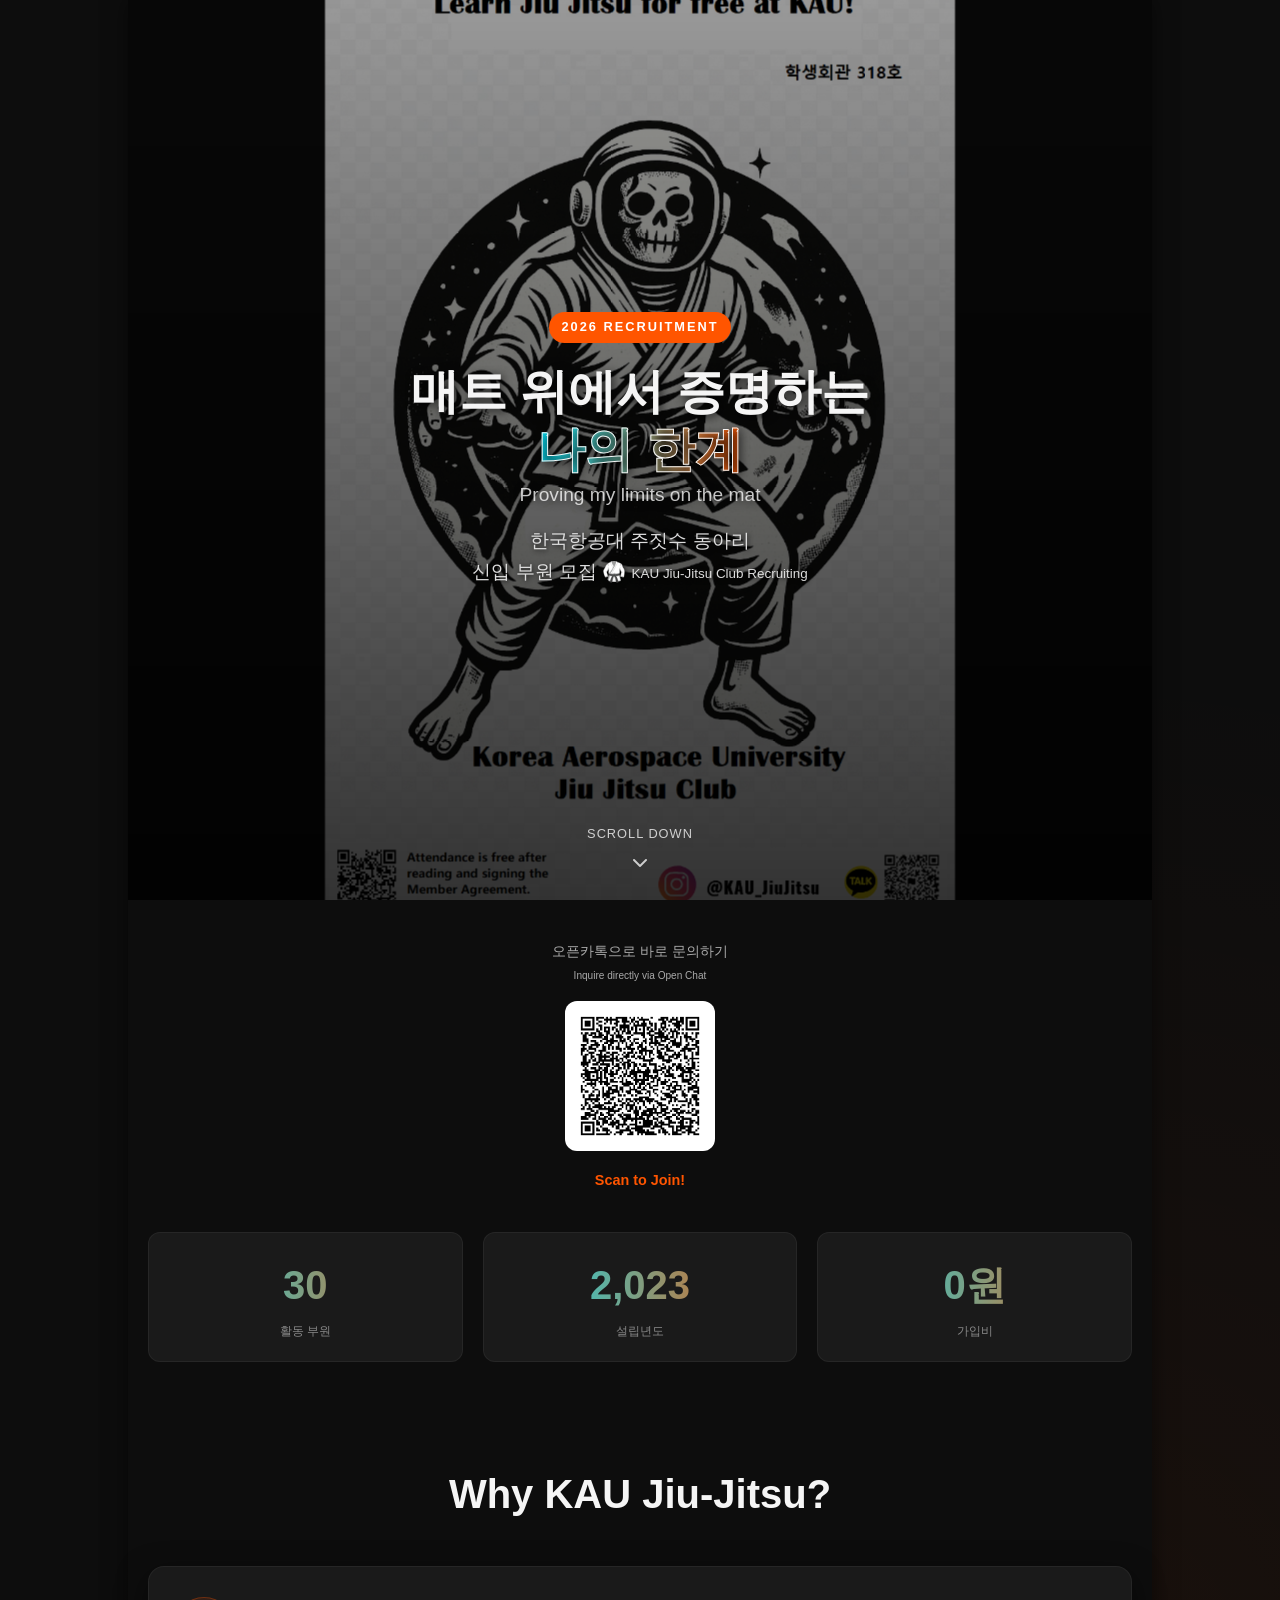
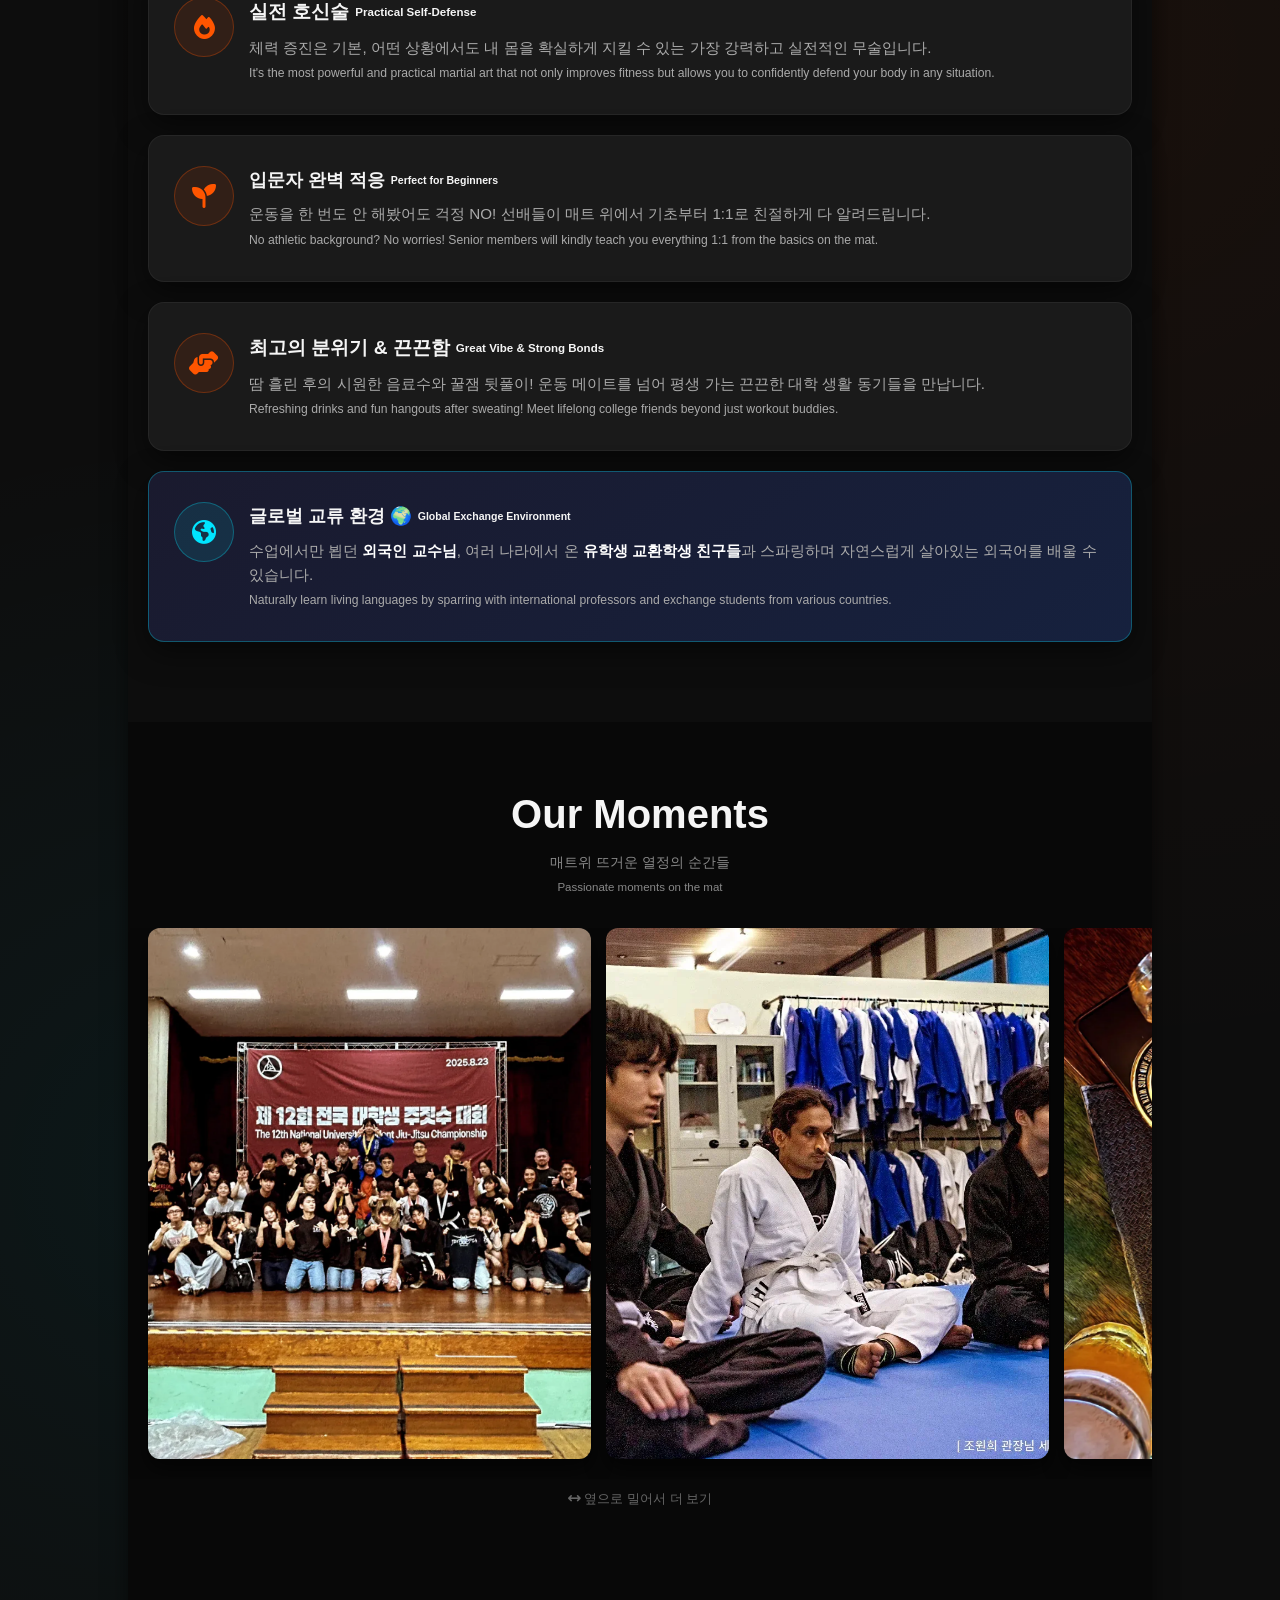
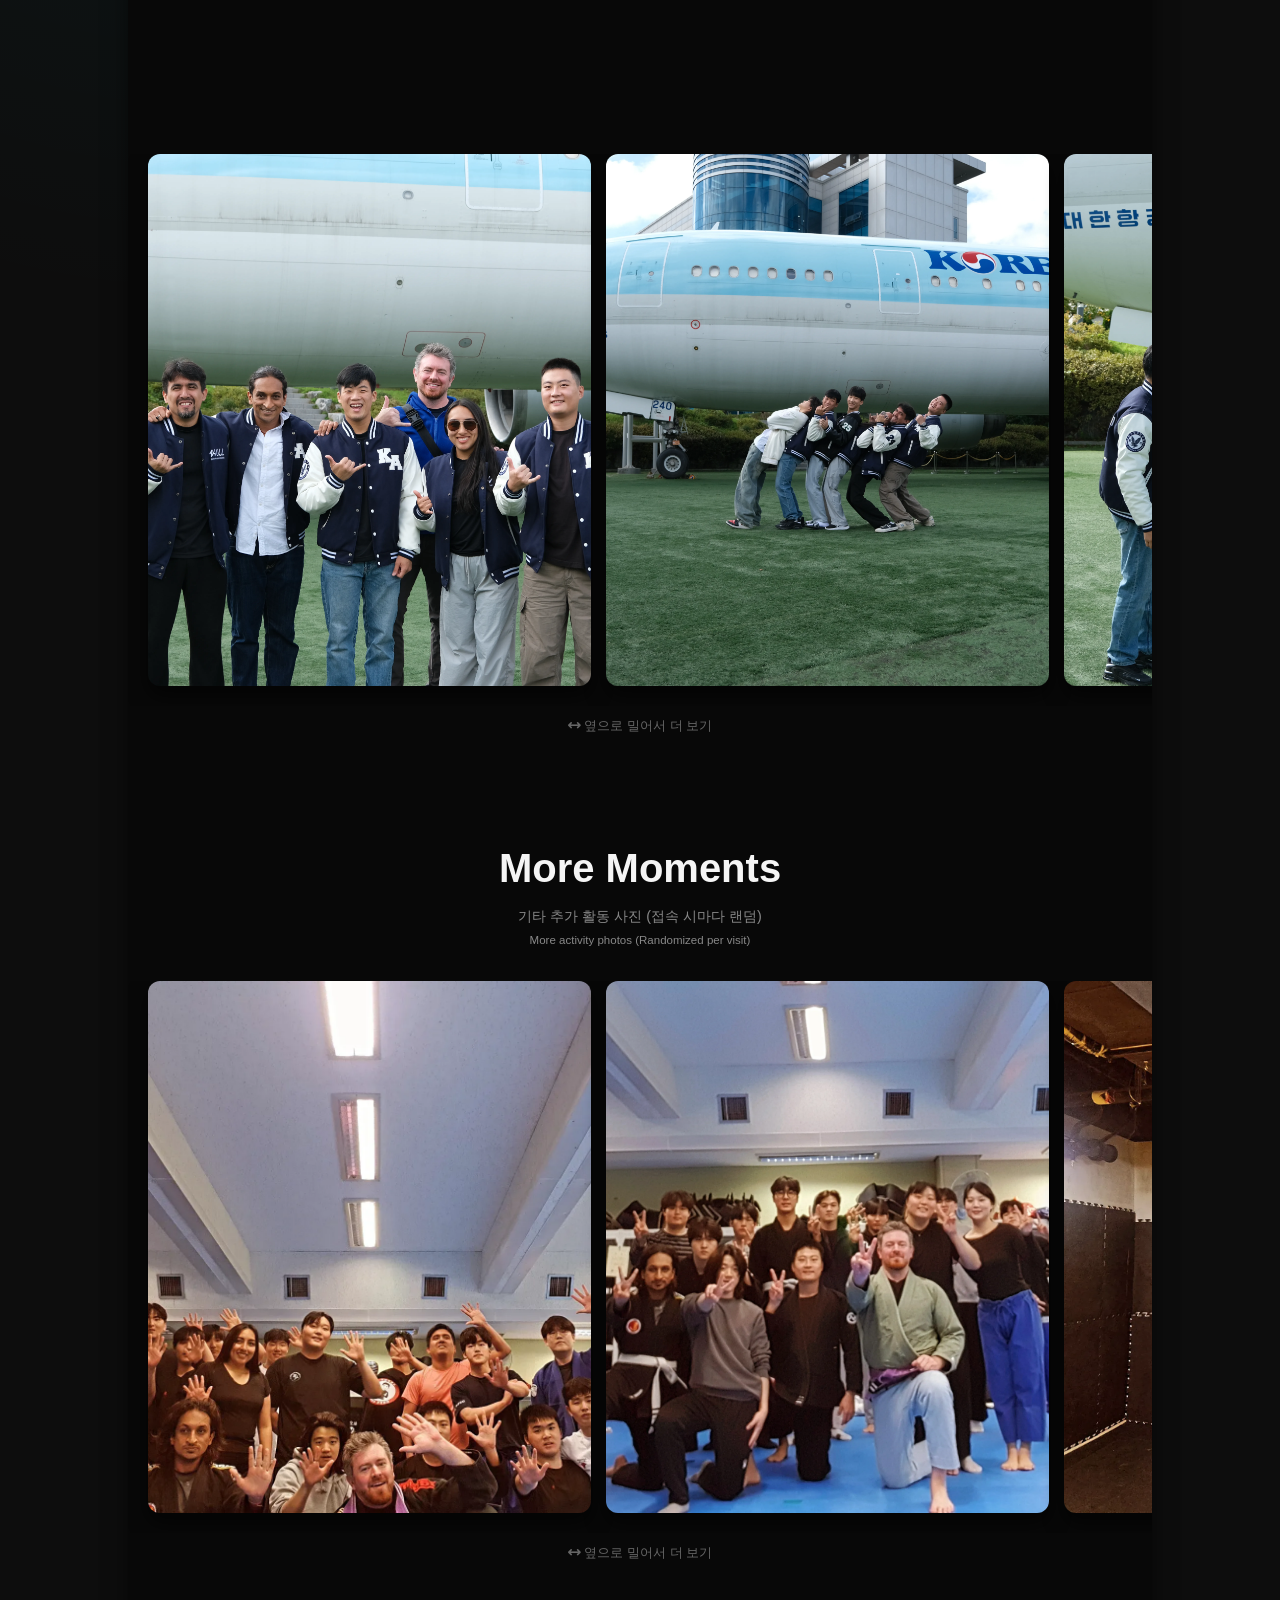
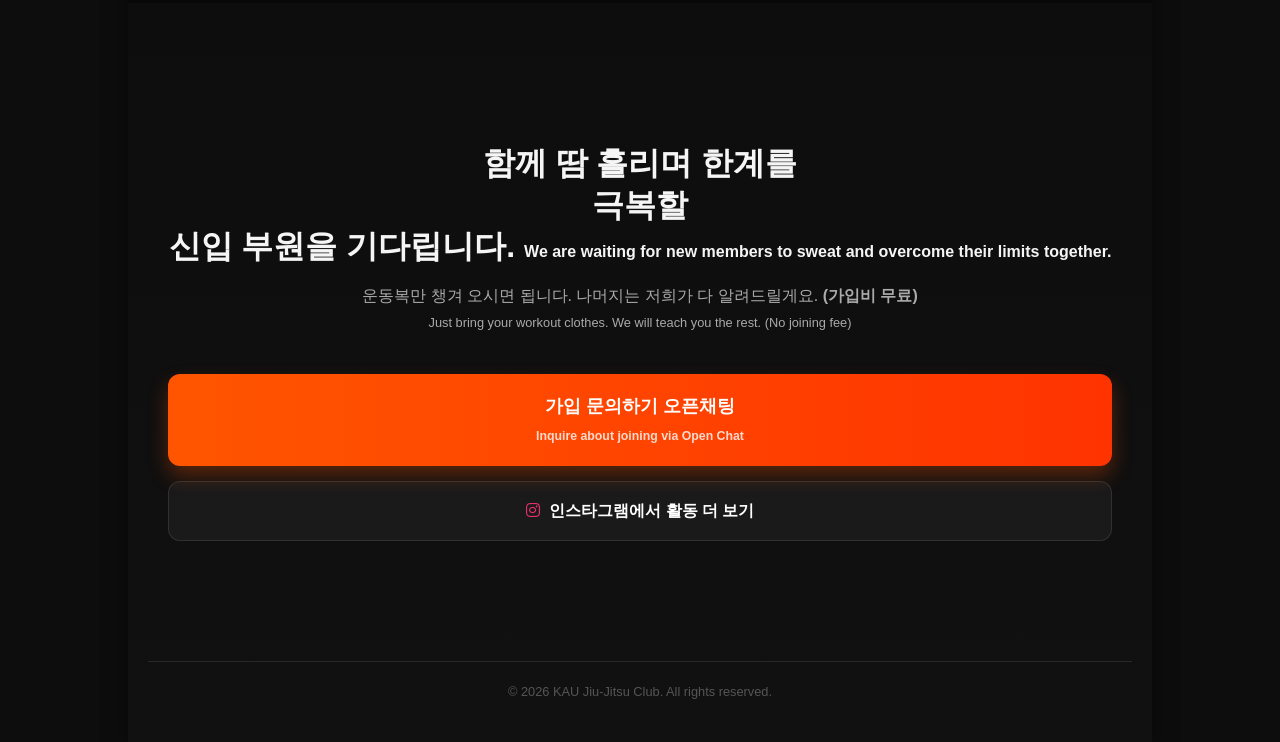
==== index.html @ 0e318027 "feat: 인터랙티브 모바일 최적화 전면 개편 - 스크롤 프로그레스 바, Parallax 히어로, 카운터 애니메이션 추가 - 풀스크린 이미지 모달 (스와이프/키보드 네비게이션 지원" ====
<!DOCTYPE html>
<html lang="ko">

<head>
    <meta charset="UTF-8">
    <meta name="viewport" content="width=device-width, initial-scale=1.0, maximum-scale=5.0">
    <meta name="description" content="매트 위에서 증명하는 나의 한계! 한국항공대 주짓수 동아리에서 신입 부원을 모집합니다.">
    <title>한국항공대 주짓수 동아리 신입 부원 모집</title>
    <link rel="stylesheet" href="style.css">
    <link rel="stylesheet" as="style" crossorigin
        href="https://cdn.jsdelivr.net/gh/orioncactus/pretendard@v1.3.9/dist/web/static/pretendard.min.css" />
    <link rel="stylesheet" href="https://cdnjs.cloudflare.com/ajax/libs/font-awesome/6.4.0/css/all.min.css">
</head>

<body>
    <!-- 스크롤 프로그레스 바 -->
    <div class="scroll-progress" aria-hidden="true"></div>

    <!-- 플로팅 도트 네비게이션 -->
    <nav class="dot-nav" aria-label="섹션 네비게이션">
        <a href="#hero" data-section="hero" aria-label="히어로 섹션"></a>
        <a href="#stats" data-section="stats" aria-label="통계 섹션"></a>
        <a href="#benefits" data-section="benefits" aria-label="장점 섹션"></a>
        <a href="#gallery-moments" data-section="gallery-moments" aria-label="갤러리"></a>
        <a href="#cta" data-section="cta" aria-label="가입 문의"></a>
    </nav>

    <!-- Back to Top 버튼 -->
    <button class="back-to-top" aria-label="맨 위로 이동">
        <i class="fa-solid fa-chevron-up"></i>
    </button>

    <!-- 메인 히어로 섹션 -->
    <header class="hero-section" id="hero" role="banner">
        <div class="hero-overlay"></div>
        <div class="hero-bg"
            style="background-image: url('./images/hero_airplane.jpg?v=26030201'); background-size: contain; background-color: #0d0d0d; background-position: center; background-repeat: no-repeat;">
        </div>

        <div class="hero-content">
            <div class="club-badge fade-in">2026 RECRUITMENT</div>
            <h1 class="hero-title fade-in" style="animation-delay: 0.2s;">
                매트 위에서 증명하는<br><span class="highlight">나의 한계</span>
                <div class="en-sub" style="font-size: 0.4em; letter-spacing: 0; margin-top: 5px;">Proving my limits on
                    the mat</div>
            </h1>
            <p class="hero-subtitle fade-in" style="animation-delay: 0.4s;">
                한국항공대 주짓수 동아리<br>신입 부원 모집 🥋
                <span class="en-sub" style="font-size: 0.7em;">KAU Jiu-Jitsu Club Recruiting</span>
            </p>
        </div>

        <div class="scroll-indicator" role="button" aria-label="아래로 스크롤">
            <p>Scroll Down</p>
            <i class="fa-solid fa-chevron-down"></i>
        </div>
    </header>

    <!-- 모바일 접근성 QR 섹션 -->
    <section class="qr-section" style="text-align: center; padding: 40px 20px 0; background-color: var(--bg-color);">
        <div class="qr-code-wrap scale-in">
            <p style="color: #aaa; font-size: 0.9rem; margin-bottom: 15px;">오픈카톡으로 바로 문의하기<br><span class="en-sub"
                    style="font-size: 0.7em;">Inquire directly via Open Chat</span></p>
            <img src="./images/kakao_qr.png" alt="오픈채팅 QR코드"
                style="width: 150px; height: 150px; border-radius: 12px; border: 3px solid rgba(255,255,255,0.8); background: #fff; padding: 5px;">
            <p style="font-size: 0.9rem; margin-top: 10px; font-weight: bold; color: var(--accent-orange);">Scan to
                Join!</p>
        </div>
    </section>

    <!-- 통계 섹션 -->
    <section class="stats-section" id="stats" aria-label="동아리 통계">
        <div class="stats-grid">
            <div class="stat-item fade-in">
                <div class="stat-number" data-target="30">0</div>
                <div class="stat-label">활동 부원</div>
            </div>
            <div class="stat-item fade-in">
                <div class="stat-number" data-target="2023">0</div>
                <div class="stat-label">설립년도</div>
            </div>
            <div class="stat-item fade-in">
                <div class="stat-number" data-target="0" data-suffix="원">0원</div>
                <div class="stat-label">가입비</div>
            </div>
        </div>
    </section>

    <!-- 어필 포인트 섹션 -->
    <section class="benefits-section" id="benefits" aria-label="동아리 장점">
        <div class="container">
            <h2 class="section-title fade-in">Why KAU Jiu-Jitsu?</h2>

            <div class="benefit-card slide-in-left" style="transition-delay: 0s;">
                <div class="icon-box"><i class="fa-solid fa-fire"></i></div>
                <div class="text-box">
                    <h3>실전 호신술 <span class="en-sub" style="font-size: 0.6em; margin-left: 6px;">Practical
                            Self-Defense</span></h3>
                    <p>체력 증진은 기본, 어떤 상황에서도 내 몸을 확실하게 지킬 수 있는 가장 강력하고 실전적인 무술입니다.<br>
                        <span class="en-sub" style="font-size: 0.8em; margin-top: 5px;">It's the most powerful and
                            practical martial art that not only improves fitness but allows you to confidently defend
                            your body in any situation.</span>
                    </p>
                </div>
            </div>

            <div class="benefit-card slide-in-left" style="transition-delay: 0.15s;">
                <div class="icon-box"><i class="fa-solid fa-seedling"></i></div>
                <div class="text-box">
                    <h3>입문자 완벽 적응 <span class="en-sub" style="font-size: 0.6em; margin-left: 6px;">Perfect for
                            Beginners</span></h3>
                    <p>운동을 한 번도 안 해봤어도 걱정 NO! 선배들이 매트 위에서 기초부터 1:1로 친절하게 다 알려드립니다.<br>
                        <span class="en-sub" style="font-size: 0.8em; margin-top: 5px;">No athletic background? No
                            worries! Senior members will kindly teach you everything 1:1 from the basics on the
                            mat.</span>
                    </p>
                </div>
            </div>

            <div class="benefit-card slide-in-left" style="transition-delay: 0.3s;">
                <div class="icon-box"><i class="fa-solid fa-handshake-angle"></i></div>
                <div class="text-box">
                    <h3>최고의 분위기 & 끈끈함 <span class="en-sub" style="font-size: 0.6em; margin-left: 6px;">Great Vibe &
                            Strong Bonds</span></h3>
                    <p>땀 흘린 후의 시원한 음료수와 꿀잼 뒷풀이! 운동 메이트를 넘어 평생 가는 끈끈한 대학 생활 동기들을 만납니다.<br>
                        <span class="en-sub" style="font-size: 0.8em; margin-top: 5px;">Refreshing drinks and fun
                            hangouts after sweating! Meet lifelong college friends beyond just workout buddies.</span>
                    </p>
                </div>
            </div>

            <div class="benefit-card slide-in-left highlight-card" style="transition-delay: 0.45s;">
                <div class="icon-box"><i class="fa-solid fa-earth-americas"></i></div>
                <div class="text-box">
                    <h3>글로벌 교류 환경 🌍 <span class="en-sub" style="font-size: 0.6em; margin-left: 6px;">Global Exchange
                            Environment</span></h3>
                    <p>수업에서만 뵙던 <strong>외국인 교수님</strong>, 여러 나라에서 온 <strong>유학생 교환학생 친구들</strong>과 스파링하며 자연스럽게 살아있는 외국어를
                        배울 수 있습니다.<br>
                        <span class="en-sub" style="font-size: 0.8em; margin-top: 5px;">Naturally learn living languages
                            by sparring with international professors and exchange students from various
                            countries.</span>
                    </p>
                </div>
            </div>
        </div>
    </section>

    <!-- 훈련 갤러리 섹션 -->
    <section class="gallery-section" id="gallery-moments" aria-label="훈련 갤러리">
        <h2 class="section-title fade-in">Our Moments</h2>
        <p class="section-desc fade-in">매트위 뜨거운 열정의 순간들<br><span class="en-sub" style="font-size: 0.8em;">Passionate moments on
                the mat</span></p>

        <div class="gallery-container">
            <div class="gallery-scroll" id="training-gallery">
            </div>
            <div class="swipe-hint">
                <i class="fa-solid fa-arrows-left-right"></i> 옆으로 밀어서 더 보기
            </div>
        </div>
    </section>

    <!-- 활동 갤러리 섹션 -->
    <section class="gallery-section" aria-label="활동 갤러리">
        <h2 class="section-title fade-in">Our Activities</h2>
        <p class="section-desc fade-in">동아리 활동사진<br><span class="en-sub" style="font-size: 0.8em;">Club activity photos</span>
        </p>

        <div class="gallery-container">
            <div class="gallery-scroll" id="activities-gallery">
            </div>
            <div class="swipe-hint">
                <i class="fa-solid fa-arrows-left-right"></i> 옆으로 밀어서 더 보기
            </div>
        </div>
    </section>

    <!-- 랜덤 갤러리 -->
    <section class="gallery-section" aria-label="추가 활동 갤러리">
        <h2 class="section-title fade-in">More Moments</h2>
        <p class="section-desc fade-in">기타 추가 활동 사진 (접속 시마다 랜덤)<br><span class="en-sub" style="font-size: 0.8em;">More activity
                photos (Randomized per visit)</span></p>

        <div class="gallery-container">
            <div class="gallery-scroll" id="random-gallery">
            </div>
            <div class="swipe-hint">
                <i class="fa-solid fa-arrows-left-right"></i> 옆으로 밀어서 더 보기
            </div>
        </div>
    </section>

    <!-- 지원 및 하단(CTA) 섹션 -->
    <section class="cta-section" id="cta" aria-label="가입 문의">
        <div class="container fade-in">
            <h2 class="cta-title">함께 땀 흘리며 한계를<br>극복할<br>신입 부원을 기다립니다.
                <span class="en-sub" style="font-size: 0.5em; margin-bottom: 20px;">We are waiting for new members to
                    sweat and overcome their limits together.</span>
            </h2>
            <p class="cta-desc">운동복만 챙겨 오시면 됩니다. 나머지는 저희가 다 알려드릴게요. <strong>(가입비 무료)</strong><br>
                <span class="en-sub" style="font-size: 0.8em; margin-top: 10px;">Just bring your workout clothes. We
                    will teach you the rest. (No joining fee)</span>
            </p>

            <a href="https://open.kakao.com/o/gMjWp60K" target="_blank" rel="noopener noreferrer" class="btn-primary">
                가입 문의하기 오픈채팅<br><span class="en-sub"
                    style="font-size: 0.7em; color: rgba(255,255,255,0.8); display: inline;">Inquire about joining via
                    Open Chat</span>
            </a>

            <a href="https://www.instagram.com/kau_jiujitsu/" target="_blank" rel="noopener noreferrer" class="btn-secondary">
                <i class="fa-brands fa-instagram"></i> 인스타그램에서 활동 더 보기
            </a>
        </div>

        <footer role="contentinfo">
            <p>&copy; 2026 KAU Jiu-Jitsu Club. All rights reserved.</p>
        </footer>
    </section>

    <!-- 풀스크린 이미지 모달 -->
    <div class="image-modal" id="imageModal" role="dialog" aria-label="이미지 확대 보기" aria-hidden="true">
        <button class="modal-close" aria-label="닫기"><i class="fa-solid fa-xmark"></i></button>
        <button class="modal-nav prev" aria-label="이전 이미지"><i class="fa-solid fa-chevron-left"></i></button>
        <img src="" alt="확대 이미지" id="modalImage">
        <button class="modal-nav next" aria-label="다음 이미지"><i class="fa-solid fa-chevron-right"></i></button>
        <div class="modal-counter" id="modalCounter"></div>
    </div>

    <script src="script.js?v=26031301"></script>
</body>

</html>
---- style.css ----
:root {
    --bg-color: #0d0d0d;
    --text-color: #f5f5f5;
    --accent-blue: #00e5ff;
    --accent-orange: #ff5500;
    --card-bg: #1a1a1a;
    --font-main: 'Pretendard', -apple-system, BlinkMacSystemFont, "Segoe UI", Roboto, "Helvetica Neue", Arial, sans-serif;
}

* {
    margin: 0;
    padding: 0;
    box-sizing: border-box;
    font-family: var(--font-main);
}

html {
    scroll-behavior: smooth;
}

body {
    background-color: var(--bg-color);
    color: var(--text-color);
    line-height: 1.6;
    overflow-x: hidden;
    max-width: 600px;
    margin: 0 auto;
    background-image:
        radial-gradient(circle at 15% 50%, rgba(0, 229, 255, 0.05), transparent 25%),
        radial-gradient(circle at 85% 30%, rgba(255, 85, 0, 0.05), transparent 25%);
    box-shadow: 0 0 20px rgba(0, 0, 0, 0.5);
    min-height: 100vh;
}

/* 스크롤 프로그레스 바 */
.scroll-progress {
    position: fixed;
    top: 0;
    left: 0;
    width: 0%;
    height: 3px;
    background: linear-gradient(90deg, var(--accent-blue), var(--accent-orange));
    z-index: 1000;
    transition: width 0.1s linear;
}

/* 히어로 섹션 */
.hero-section {
    position: relative;
    height: 100vh;
    height: 100dvh;
    display: flex;
    flex-direction: column;
    justify-content: center;
    align-items: center;
    text-align: center;
    overflow: hidden;
}

.hero-bg {
    position: absolute;
    top: 0;
    left: 0;
    width: 100%;
    height: 100%;
    background-size: cover;
    background-position: center 20%;
    z-index: 1;
    transform: scale(1.05);
    animation: slowZoom 20s infinite alternate;
    will-change: transform;
}

.hero-overlay {
    position: absolute;
    top: 0;
    left: 0;
    width: 100%;
    height: 100%;
    background: linear-gradient(to bottom, rgba(0, 0, 0, 0.4) 0%, rgba(0, 0, 0, 0.8) 100%);
    z-index: 2;
}

@keyframes slowZoom {
    0% { transform: scale(1.0); }
    100% { transform: scale(1.15); }
}

.hero-content {
    position: relative;
    z-index: 3;
    padding: 0 20px;
}

.club-badge {
    display: inline-block;
    background-color: var(--accent-orange);
    color: #fff;
    padding: 5px 12px;
    border-radius: 20px;
    font-size: 0.8rem;
    font-weight: 800;
    letter-spacing: 2px;
    margin-bottom: 20px;
    text-transform: uppercase;
}

.hero-title {
    font-size: 2.5rem;
    font-weight: 800;
    line-height: 1.2;
    margin-bottom: 20px;
    text-shadow: 2px 2px 10px rgba(0, 0, 0, 0.8);
}

.hero-title .highlight {
    color: transparent;
    -webkit-text-stroke: 1px var(--text-color);
    background: linear-gradient(90deg, var(--accent-blue), var(--accent-orange));
    -webkit-background-clip: text;
    background-clip: text;
    -webkit-text-fill-color: transparent;
}

.hero-title .en-sub {
    display: block;
    font-weight: 400;
    opacity: 0.8;
}

.hero-subtitle {
    font-size: 1.2rem;
    font-weight: 400;
    color: #ddd;
    text-shadow: 1px 1px 5px rgba(0, 0, 0, 0.8);
}

.scroll-indicator {
    position: absolute;
    bottom: 30px;
    z-index: 3;
    display: flex;
    flex-direction: column;
    align-items: center;
    gap: 10px;
    opacity: 0.8;
    animation: bounce 2s infinite;
    cursor: pointer;
}

.scroll-indicator p {
    font-size: 0.8rem;
    letter-spacing: 1px;
    text-transform: uppercase;
}

@keyframes bounce {
    0%, 20%, 50%, 80%, 100% { transform: translateY(0); }
    40% { transform: translateY(-10px); }
    60% { transform: translateY(-5px); }
}

/* 공통 컨테이너 */
.container {
    padding: 60px 20px;
}

.section-title {
    font-size: 2.2rem;
    font-weight: 800;
    margin-bottom: 40px;
    text-align: center;
}

/* 통계 섹션 */
.stats-section {
    padding: 40px 20px;
    background-color: var(--bg-color);
}

.stats-grid {
    display: grid;
    grid-template-columns: repeat(3, 1fr);
    gap: 15px;
    text-align: center;
}

.stat-item {
    padding: 20px 10px;
    background: var(--card-bg);
    border-radius: 12px;
    border: 1px solid rgba(255, 255, 255, 0.05);
}

.stat-number {
    font-size: 2rem;
    font-weight: 800;
    background: linear-gradient(90deg, var(--accent-blue), var(--accent-orange));
    -webkit-background-clip: text;
    background-clip: text;
    -webkit-text-fill-color: transparent;
    margin-bottom: 5px;
}

.stat-label {
    font-size: 0.75rem;
    color: #888;
    font-weight: 500;
}

/* 어필 포인트 섹션 */
.benefits-section {
    background-color: var(--bg-color);
    position: relative;
}

.benefit-card {
    background-color: var(--card-bg);
    border-radius: 16px;
    padding: 25px 20px;
    margin-bottom: 20px;
    display: flex;
    align-items: flex-start;
    gap: 15px;
    box-shadow: 0 10px 30px rgba(0, 0, 0, 0.5);
    border: 1px solid rgba(255, 255, 255, 0.05);
    transition: transform 0.3s ease, box-shadow 0.3s ease;
    position: relative;
    overflow: hidden;
}

.benefit-card:active {
    transform: scale(0.98);
}

.benefit-card.highlight-card {
    background: linear-gradient(145deg, #1a1a2e, #16213e);
    border: 1px solid rgba(0, 229, 255, 0.3);
}

.benefit-card.highlight-card .icon-box {
    background-color: rgba(0, 229, 255, 0.1);
    color: var(--accent-blue);
    border-color: rgba(0, 229, 255, 0.3);
}

.icon-box {
    width: 60px;
    height: 60px;
    background-color: rgba(255, 85, 0, 0.1);
    color: var(--accent-orange);
    border-radius: 50%;
    display: flex;
    justify-content: center;
    align-items: center;
    font-size: 1.5rem;
    flex-shrink: 0;
    border: 1px solid rgba(255, 85, 0, 0.3);
}

.text-box h3 {
    font-size: 1.2rem;
    margin-bottom: 8px;
    display: flex;
    align-items: center;
}

.benefit-card:nth-of-type(2) h3,
.benefit-card.highlight-card h3 {
    font-size: 1.1rem;
}

.text-box p {
    font-size: 0.95rem;
    color: #aaa;
}

.text-box p strong {
    color: #fff;
}

/* 리플 이펙트 */
.ripple {
    position: absolute;
    border-radius: 50%;
    background: rgba(255, 255, 255, 0.15);
    transform: scale(0);
    animation: rippleEffect 0.6s ease-out;
    pointer-events: none;
}

@keyframes rippleEffect {
    to {
        transform: scale(4);
        opacity: 0;
    }
}

/* 갤러리 섹션 */
.gallery-section {
    padding: 60px 0 40px 0;
    background-color: #080808;
    overflow: hidden;
}

.gallery-section .section-title {
    margin-bottom: 5px;
}

.gallery-section .section-desc {
    text-align: center;
    color: #888;
    margin-bottom: 30px;
    font-size: 0.9rem;
}

.gallery-container {
    position: relative;
    width: 100%;
}

.gallery-scroll {
    display: flex;
    overflow-x: auto;
    scroll-snap-type: x mandatory;
    gap: 15px;
    padding: 0 20px 20px 20px;
    -ms-overflow-style: none;
    scrollbar-width: none;
}

.gallery-scroll::-webkit-scrollbar {
    display: none;
}

.gallery-item {
    flex: 0 0 85%;
    scroll-snap-align: center;
    border-radius: 12px;
    overflow: hidden;
    position: relative;
    box-shadow: 0 10px 20px rgba(0, 0, 0, 0.6);
    cursor: pointer;
    transition: transform 0.3s ease;
}

.gallery-item:active {
    transform: scale(0.97);
}

.gallery-item::after {
    content: '';
    display: block;
    padding-bottom: 120%;
}

.gallery-item img {
    position: absolute;
    top: 0;
    left: 0;
    width: 100%;
    height: 100%;
    object-fit: cover;
    transition: transform 0.4s ease;
}

/* 갤러리 이미지 줌 아이콘 오버레이 */
.gallery-item::before {
    content: '\f065';
    font-family: 'Font Awesome 6 Free';
    font-weight: 900;
    position: absolute;
    bottom: 12px;
    right: 12px;
    z-index: 2;
    color: rgba(255, 255, 255, 0.7);
    font-size: 1rem;
    background: rgba(0, 0, 0, 0.5);
    width: 32px;
    height: 32px;
    border-radius: 50%;
    display: flex;
    align-items: center;
    justify-content: center;
    opacity: 0;
    transition: opacity 0.3s ease;
    pointer-events: none;
}

.gallery-item:active::before {
    opacity: 1;
}

.swipe-hint {
    text-align: center;
    color: #666;
    font-size: 0.8rem;
    margin-top: 10px;
    animation: pulse 2s infinite;
}

@keyframes pulse {
    0% { opacity: 0.5; }
    50% { opacity: 1; }
    100% { opacity: 0.5; }
}

/* 풀스크린 이미지 모달 */
.image-modal {
    position: fixed;
    top: 0;
    left: 0;
    width: 100%;
    height: 100%;
    background: rgba(0, 0, 0, 0.95);
    z-index: 2000;
    display: flex;
    align-items: center;
    justify-content: center;
    opacity: 0;
    visibility: hidden;
    transition: opacity 0.3s ease, visibility 0.3s ease;
}

.image-modal.active {
    opacity: 1;
    visibility: visible;
}

.image-modal img {
    max-width: 95%;
    max-height: 90vh;
    object-fit: contain;
    border-radius: 8px;
    transform: scale(0.9);
    transition: transform 0.3s ease;
}

.image-modal.active img {
    transform: scale(1);
}

.modal-close {
    position: absolute;
    top: 20px;
    right: 20px;
    width: 44px;
    height: 44px;
    background: rgba(255, 255, 255, 0.1);
    border: none;
    border-radius: 50%;
    color: #fff;
    font-size: 1.2rem;
    cursor: pointer;
    display: flex;
    align-items: center;
    justify-content: center;
    z-index: 2001;
    -webkit-tap-highlight-color: transparent;
}

.modal-nav {
    position: absolute;
    top: 50%;
    transform: translateY(-50%);
    width: 44px;
    height: 44px;
    background: rgba(255, 255, 255, 0.1);
    border: none;
    border-radius: 50%;
    color: #fff;
    font-size: 1.2rem;
    cursor: pointer;
    display: flex;
    align-items: center;
    justify-content: center;
    z-index: 2001;
    -webkit-tap-highlight-color: transparent;
}

.modal-nav.prev { left: 10px; }
.modal-nav.next { right: 10px; }

.modal-counter {
    position: absolute;
    bottom: 20px;
    left: 50%;
    transform: translateX(-50%);
    color: rgba(255, 255, 255, 0.6);
    font-size: 0.85rem;
    z-index: 2001;
}

/* CTA 섹션 */
.cta-section {
    padding: 80px 20px 40px;
    text-align: center;
    background: linear-gradient(to top, #111 0%, var(--bg-color) 100%);
}

.cta-title {
    font-size: 2rem;
    font-weight: 800;
    margin-bottom: 15px;
    line-height: 1.3;
}

.cta-desc {
    color: #aaa;
    margin-bottom: 40px;
}

.btn-primary {
    display: block;
    width: 100%;
    background: linear-gradient(90deg, var(--accent-orange), #ff3300);
    color: #fff;
    padding: 18px 20px;
    border-radius: 12px;
    font-size: 1.1rem;
    font-weight: 700;
    text-decoration: none;
    margin-bottom: 15px;
    box-shadow: 0 10px 20px rgba(255, 85, 0, 0.3);
    transition: transform 0.2s, box-shadow 0.2s;
    position: relative;
    overflow: hidden;
    animation: ctaPulse 3s ease-in-out infinite;
}

@keyframes ctaPulse {
    0%, 100% { box-shadow: 0 10px 20px rgba(255, 85, 0, 0.3); }
    50% { box-shadow: 0 10px 30px rgba(255, 85, 0, 0.5), 0 0 40px rgba(255, 85, 0, 0.15); }
}

.btn-primary:active {
    transform: translateY(2px);
    box-shadow: 0 5px 10px rgba(255, 85, 0, 0.3);
    animation: none;
}

.btn-secondary {
    display: block;
    width: 100%;
    background-color: var(--card-bg);
    color: #fff;
    padding: 16px 20px;
    border-radius: 12px;
    font-size: 1rem;
    font-weight: 600;
    text-decoration: none;
    border: 1px solid rgba(255, 255, 255, 0.1);
    transition: transform 0.2s ease, border-color 0.3s ease;
}

.btn-secondary:active {
    transform: translateY(2px);
}

.btn-secondary i {
    color: #E1306C;
    margin-right: 5px;
}

footer {
    margin-top: 60px;
    padding-top: 20px;
    border-top: 1px solid rgba(255, 255, 255, 0.1);
    color: #555;
    font-size: 0.8rem;
}

/* 플로팅 도트 네비게이션 */
.dot-nav {
    position: fixed;
    right: 10px;
    top: 50%;
    transform: translateY(-50%);
    z-index: 900;
    display: flex;
    flex-direction: column;
    gap: 10px;
    opacity: 0;
    transition: opacity 0.3s ease;
    pointer-events: none;
}

.dot-nav.visible {
    opacity: 1;
    pointer-events: auto;
}

.dot-nav a {
    width: 10px;
    height: 10px;
    border-radius: 50%;
    background: rgba(255, 255, 255, 0.3);
    display: block;
    transition: background 0.3s ease, transform 0.3s ease;
    -webkit-tap-highlight-color: transparent;
}

.dot-nav a.active {
    background: var(--accent-orange);
    transform: scale(1.4);
}

/* Back to Top 버튼 */
.back-to-top {
    position: fixed;
    bottom: 20px;
    right: 15px;
    width: 44px;
    height: 44px;
    background: rgba(255, 85, 0, 0.8);
    border: none;
    border-radius: 50%;
    color: #fff;
    font-size: 1rem;
    cursor: pointer;
    z-index: 900;
    display: flex;
    align-items: center;
    justify-content: center;
    opacity: 0;
    visibility: hidden;
    transition: opacity 0.3s ease, visibility 0.3s ease, transform 0.2s ease;
    box-shadow: 0 4px 12px rgba(255, 85, 0, 0.3);
    -webkit-tap-highlight-color: transparent;
}

.back-to-top.visible {
    opacity: 1;
    visibility: visible;
}

.back-to-top:active {
    transform: scale(0.9);
}

/* Scroll Fade Animation */
.fade-in {
    opacity: 0;
    transform: translateY(30px);
    transition: opacity 0.8s ease, transform 0.8s ease;
}

.fade-in.visible {
    opacity: 1;
    transform: translateY(0);
}

/* Staggered 카드 슬라이드 인 */
.slide-in-left {
    opacity: 0;
    transform: translateX(-40px);
    transition: opacity 0.6s ease, transform 0.6s ease;
}

.slide-in-left.visible {
    opacity: 1;
    transform: translateX(0);
}

/* QR 코드 스케일 인 */
.scale-in {
    opacity: 0;
    transform: scale(0.8);
    transition: opacity 0.6s ease, transform 0.6s cubic-bezier(0.34, 1.56, 0.64, 1);
}

.scale-in.visible {
    opacity: 1;
    transform: scale(1);
}

/* 모션 감소 대응 */
@media (prefers-reduced-motion: reduce) {
    *, *::before, *::after {
        animation-duration: 0.01ms !important;
        animation-iteration-count: 1 !important;
        transition-duration: 0.01ms !important;
    }
    .hero-bg { animation: none; transform: scale(1); }
    .scroll-progress { transition: none; }
}

/* 반응형: 태블릿 */
@media (min-width: 768px) {
    body {
        max-width: 768px;
    }

    .hero-title {
        font-size: 3rem;
    }

    .section-title {
        font-size: 2.5rem;
    }

    .stats-grid {
        gap: 20px;
    }

    .stat-number {
        font-size: 2.5rem;
    }

    .gallery-item {
        flex: 0 0 60%;
    }

    .benefit-card {
        padding: 30px 25px;
    }
}

/* 반응형: 데스크톱 */
@media (min-width: 1024px) {
    body {
        max-width: 1024px;
    }

    .gallery-item {
        flex: 0 0 45%;
    }

    .benefits-section .container {
        display: grid;
        grid-template-columns: 1fr;
    }
}
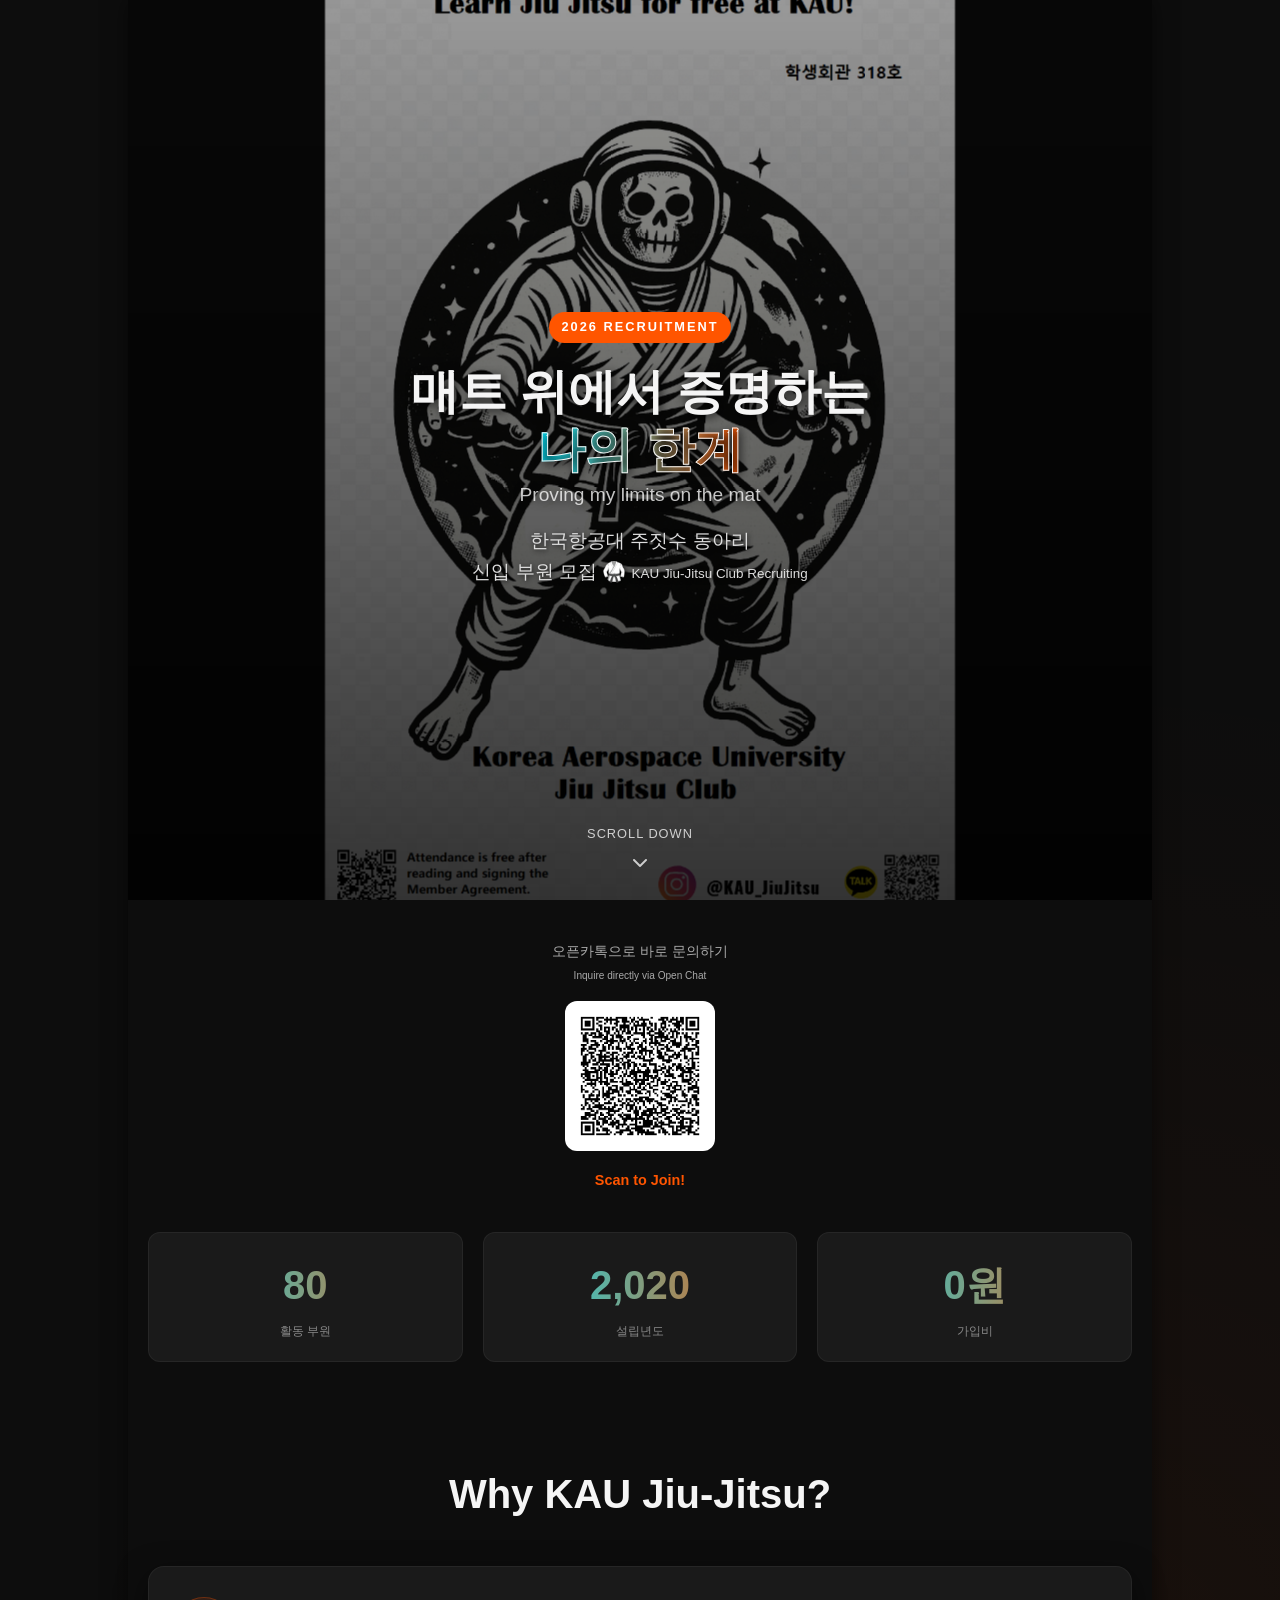
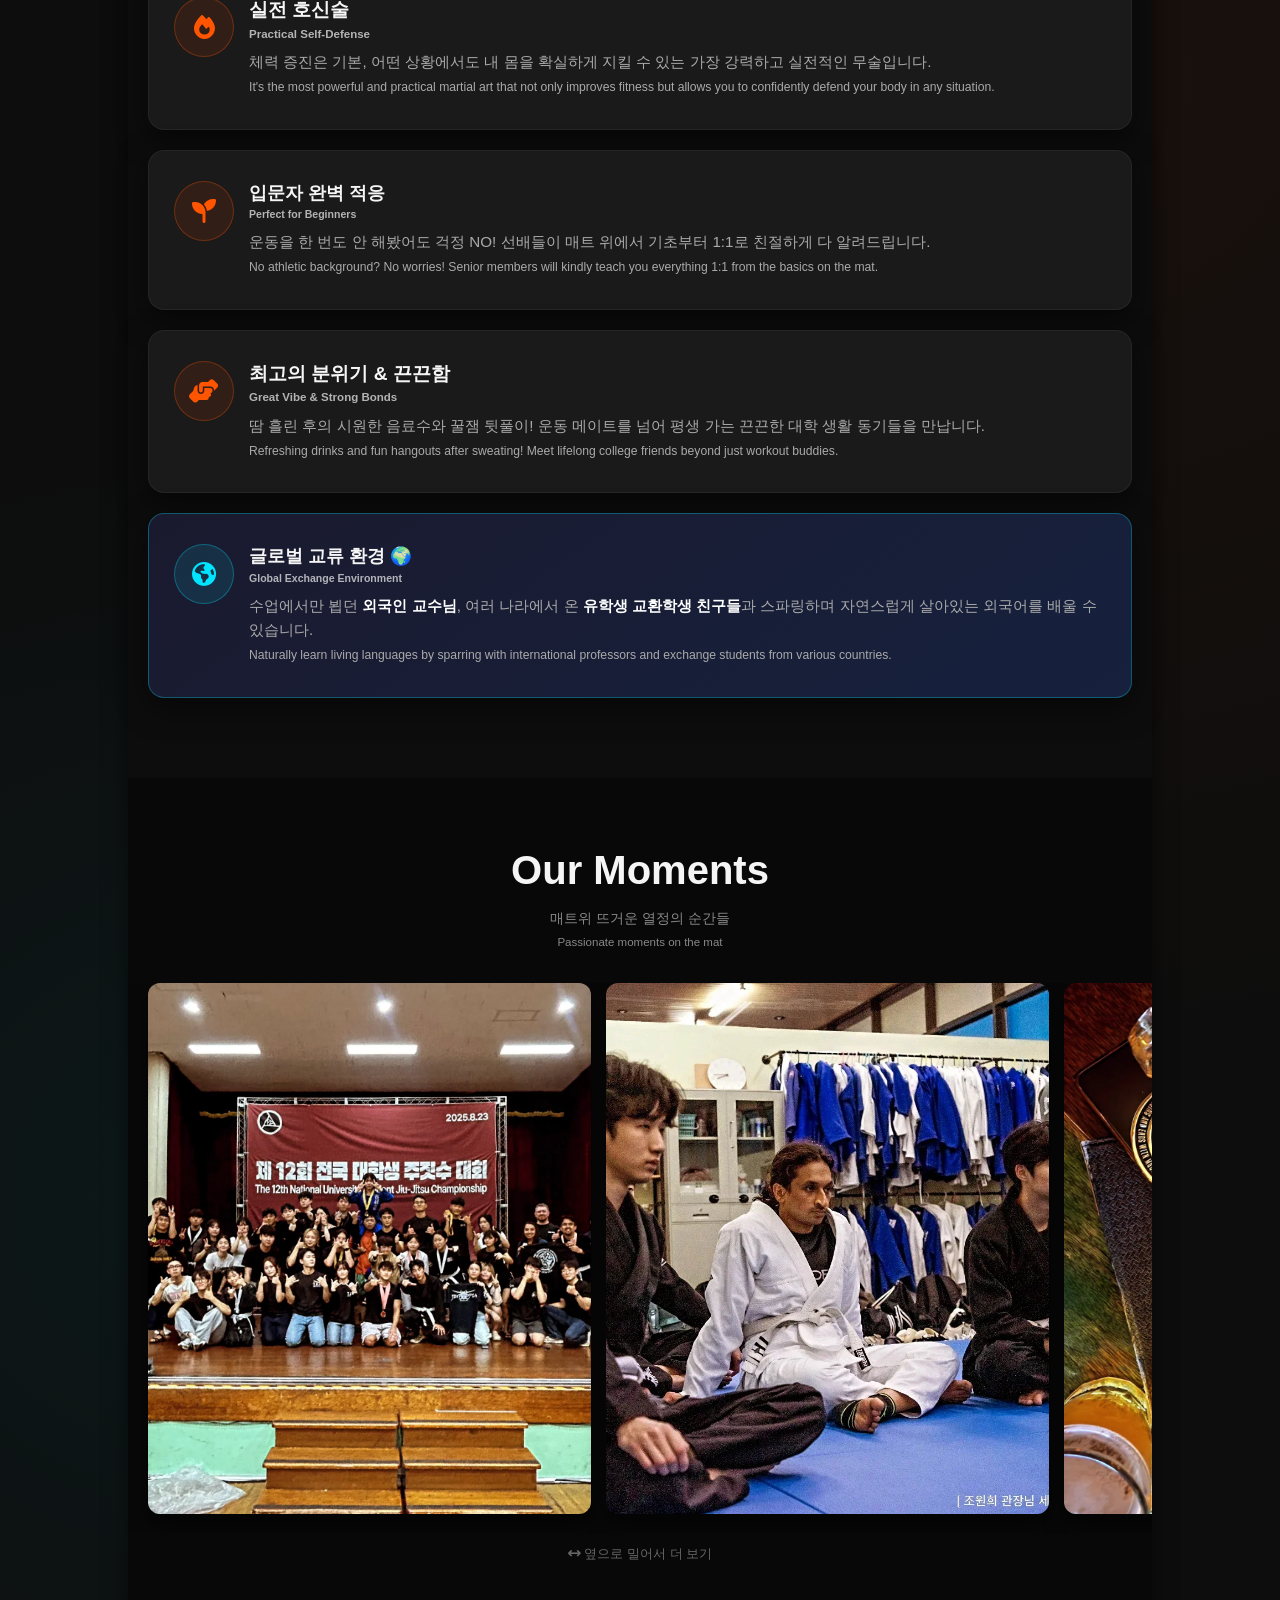
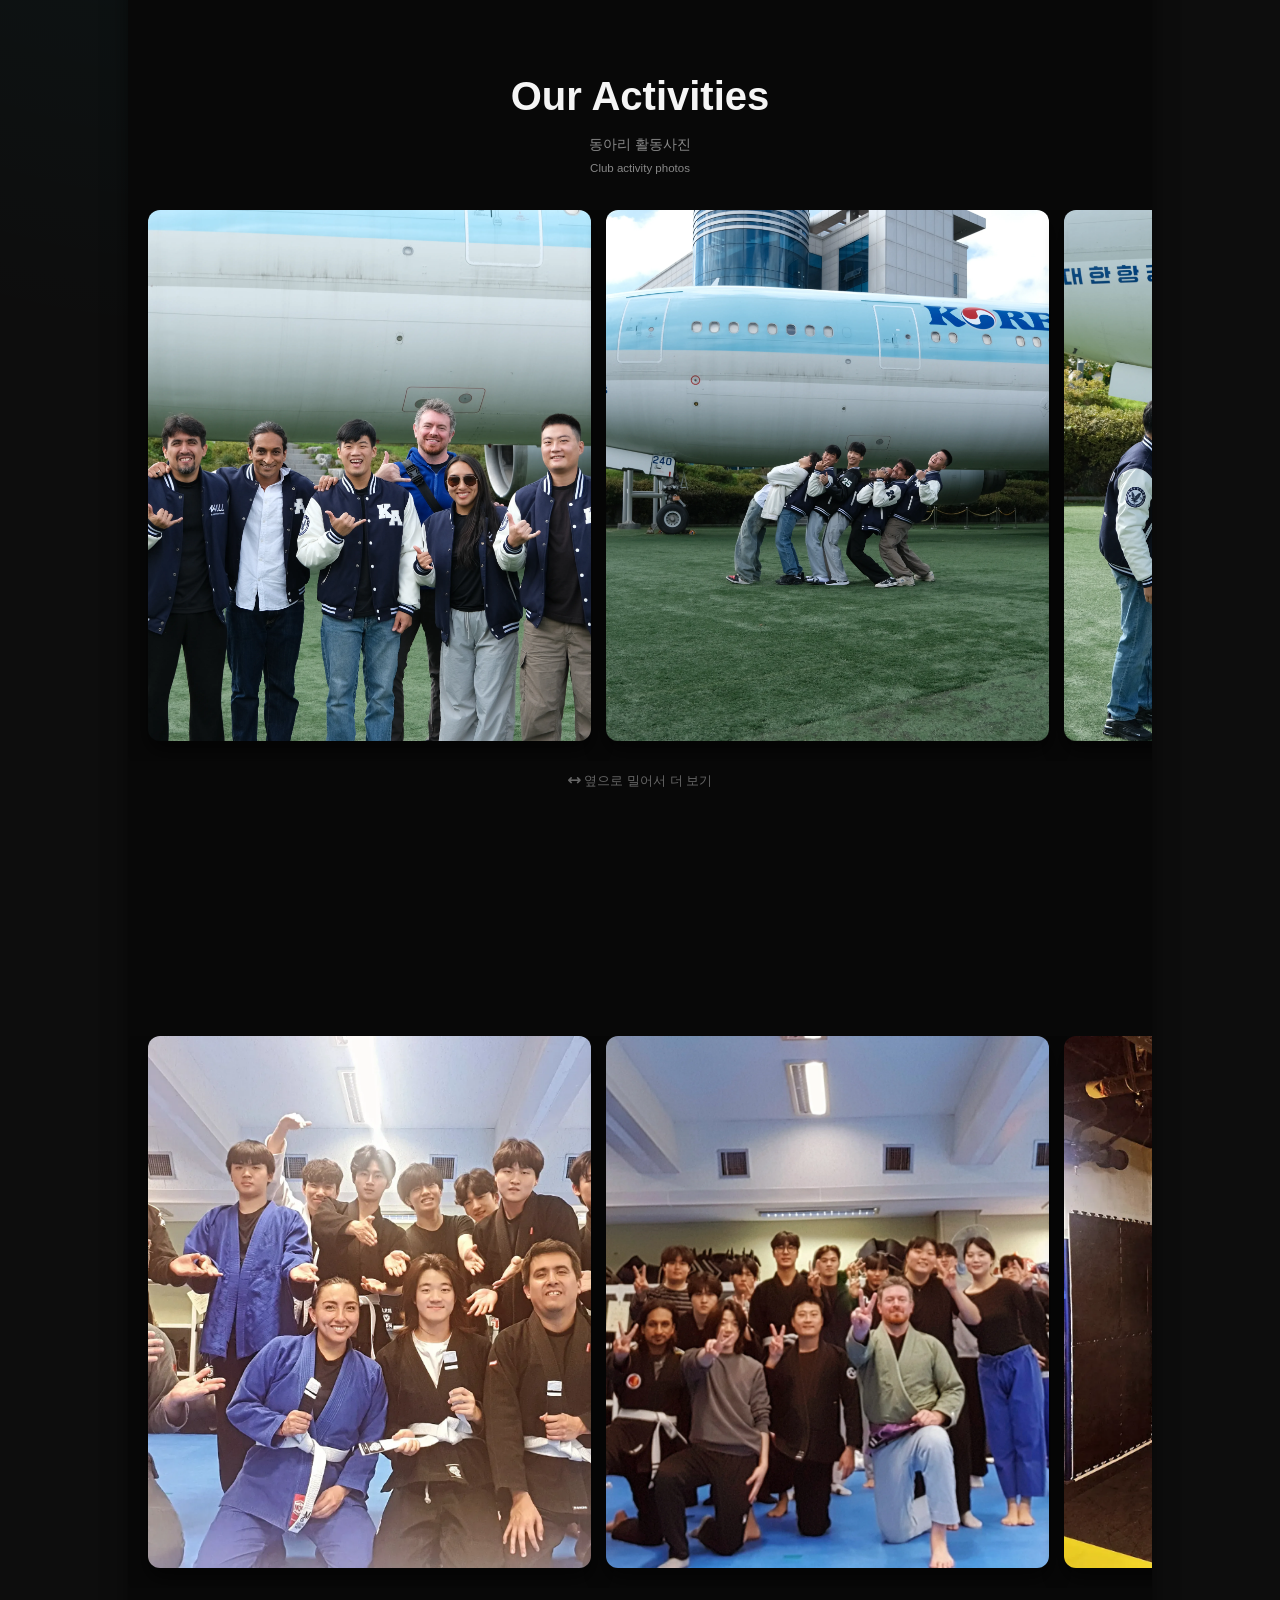
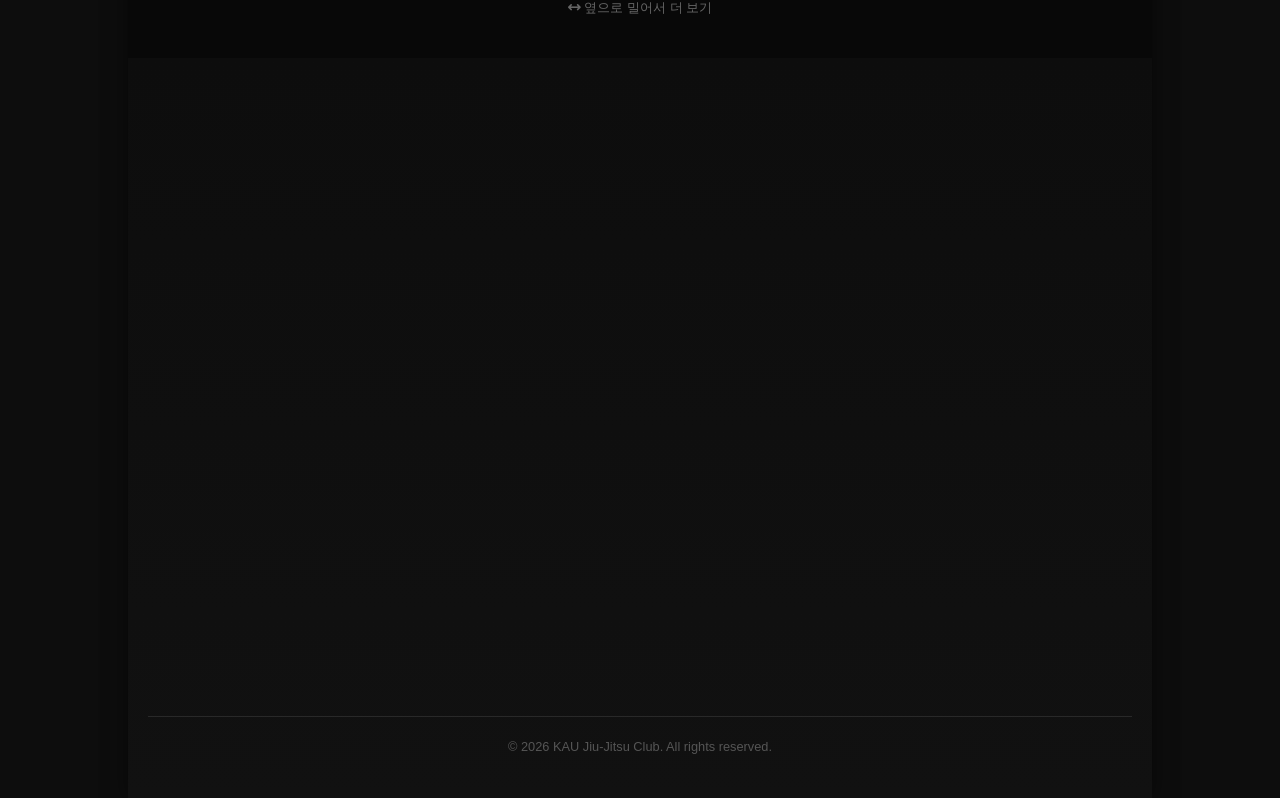
==== commit 8a9a2b81: "fix: 카드 제목 줄바꿈 수정 및 통계 수치 업데이트 - 활동부원 30→80, 설립년도 2023→2025로 변경 - h3 제목에서 영문 서브타이틀을 display: block으로" ====
--- a/index.html
+++ b/index.html
@@ -72,11 +72,11 @@
     <section class="stats-section" id="stats" aria-label="동아리 통계">
         <div class="stats-grid">
             <div class="stat-item fade-in">
-                <div class="stat-number" data-target="30">0</div>
+                <div class="stat-number" data-target="80">0</div>
                 <div class="stat-label">활동 부원</div>
             </div>
             <div class="stat-item fade-in">
-                <div class="stat-number" data-target="2023">0</div>
+                <div class="stat-number" data-target="2025">0</div>
                 <div class="stat-label">설립년도</div>
             </div>
             <div class="stat-item fade-in">
@@ -94,8 +94,7 @@
             <div class="benefit-card slide-in-left" style="transition-delay: 0s;">
                 <div class="icon-box"><i class="fa-solid fa-fire"></i></div>
                 <div class="text-box">
-                    <h3>실전 호신술 <span class="en-sub" style="font-size: 0.6em; margin-left: 6px;">Practical
-                            Self-Defense</span></h3>
+                    <h3>실전 호신술 <span class="en-sub">Practical Self-Defense</span></h3>
                     <p>체력 증진은 기본, 어떤 상황에서도 내 몸을 확실하게 지킬 수 있는 가장 강력하고 실전적인 무술입니다.<br>
                         <span class="en-sub" style="font-size: 0.8em; margin-top: 5px;">It's the most powerful and
                             practical martial art that not only improves fitness but allows you to confidently defend
@@ -107,8 +106,7 @@
             <div class="benefit-card slide-in-left" style="transition-delay: 0.15s;">
                 <div class="icon-box"><i class="fa-solid fa-seedling"></i></div>
                 <div class="text-box">
-                    <h3>입문자 완벽 적응 <span class="en-sub" style="font-size: 0.6em; margin-left: 6px;">Perfect for
-                            Beginners</span></h3>
+                    <h3>입문자 완벽 적응 <span class="en-sub">Perfect for Beginners</span></h3>
                     <p>운동을 한 번도 안 해봤어도 걱정 NO! 선배들이 매트 위에서 기초부터 1:1로 친절하게 다 알려드립니다.<br>
                         <span class="en-sub" style="font-size: 0.8em; margin-top: 5px;">No athletic background? No
                             worries! Senior members will kindly teach you everything 1:1 from the basics on the
@@ -120,8 +118,7 @@
             <div class="benefit-card slide-in-left" style="transition-delay: 0.3s;">
                 <div class="icon-box"><i class="fa-solid fa-handshake-angle"></i></div>
                 <div class="text-box">
-                    <h3>최고의 분위기 & 끈끈함 <span class="en-sub" style="font-size: 0.6em; margin-left: 6px;">Great Vibe &
-                            Strong Bonds</span></h3>
+                    <h3>최고의 분위기 & 끈끈함 <span class="en-sub">Great Vibe & Strong Bonds</span></h3>
                     <p>땀 흘린 후의 시원한 음료수와 꿀잼 뒷풀이! 운동 메이트를 넘어 평생 가는 끈끈한 대학 생활 동기들을 만납니다.<br>
                         <span class="en-sub" style="font-size: 0.8em; margin-top: 5px;">Refreshing drinks and fun
                             hangouts after sweating! Meet lifelong college friends beyond just workout buddies.</span>
@@ -132,8 +129,7 @@
             <div class="benefit-card slide-in-left highlight-card" style="transition-delay: 0.45s;">
                 <div class="icon-box"><i class="fa-solid fa-earth-americas"></i></div>
                 <div class="text-box">
-                    <h3>글로벌 교류 환경 🌍 <span class="en-sub" style="font-size: 0.6em; margin-left: 6px;">Global Exchange
-                            Environment</span></h3>
+                    <h3>글로벌 교류 환경 🌍 <span class="en-sub">Global Exchange Environment</span></h3>
                     <p>수업에서만 뵙던 <strong>외국인 교수님</strong>, 여러 나라에서 온 <strong>유학생 교환학생 친구들</strong>과 스파링하며 자연스럽게 살아있는 외국어를
                         배울 수 있습니다.<br>
                         <span class="en-sub" style="font-size: 0.8em; margin-top: 5px;">Naturally learn living languages
--- a/style.css
+++ b/style.css
@@ -261,8 +261,16 @@
 .text-box h3 {
     font-size: 1.2rem;
     margin-bottom: 8px;
-    display: flex;
-    align-items: center;
+    word-break: keep-all;
+    overflow-wrap: break-word;
+    line-height: 1.4;
+}
+
+.text-box h3 .en-sub {
+    display: block;
+    font-size: 0.6em;
+    opacity: 0.7;
+    margin-top: 2px;
 }
 
 .benefit-card:nth-of-type(2) h3,
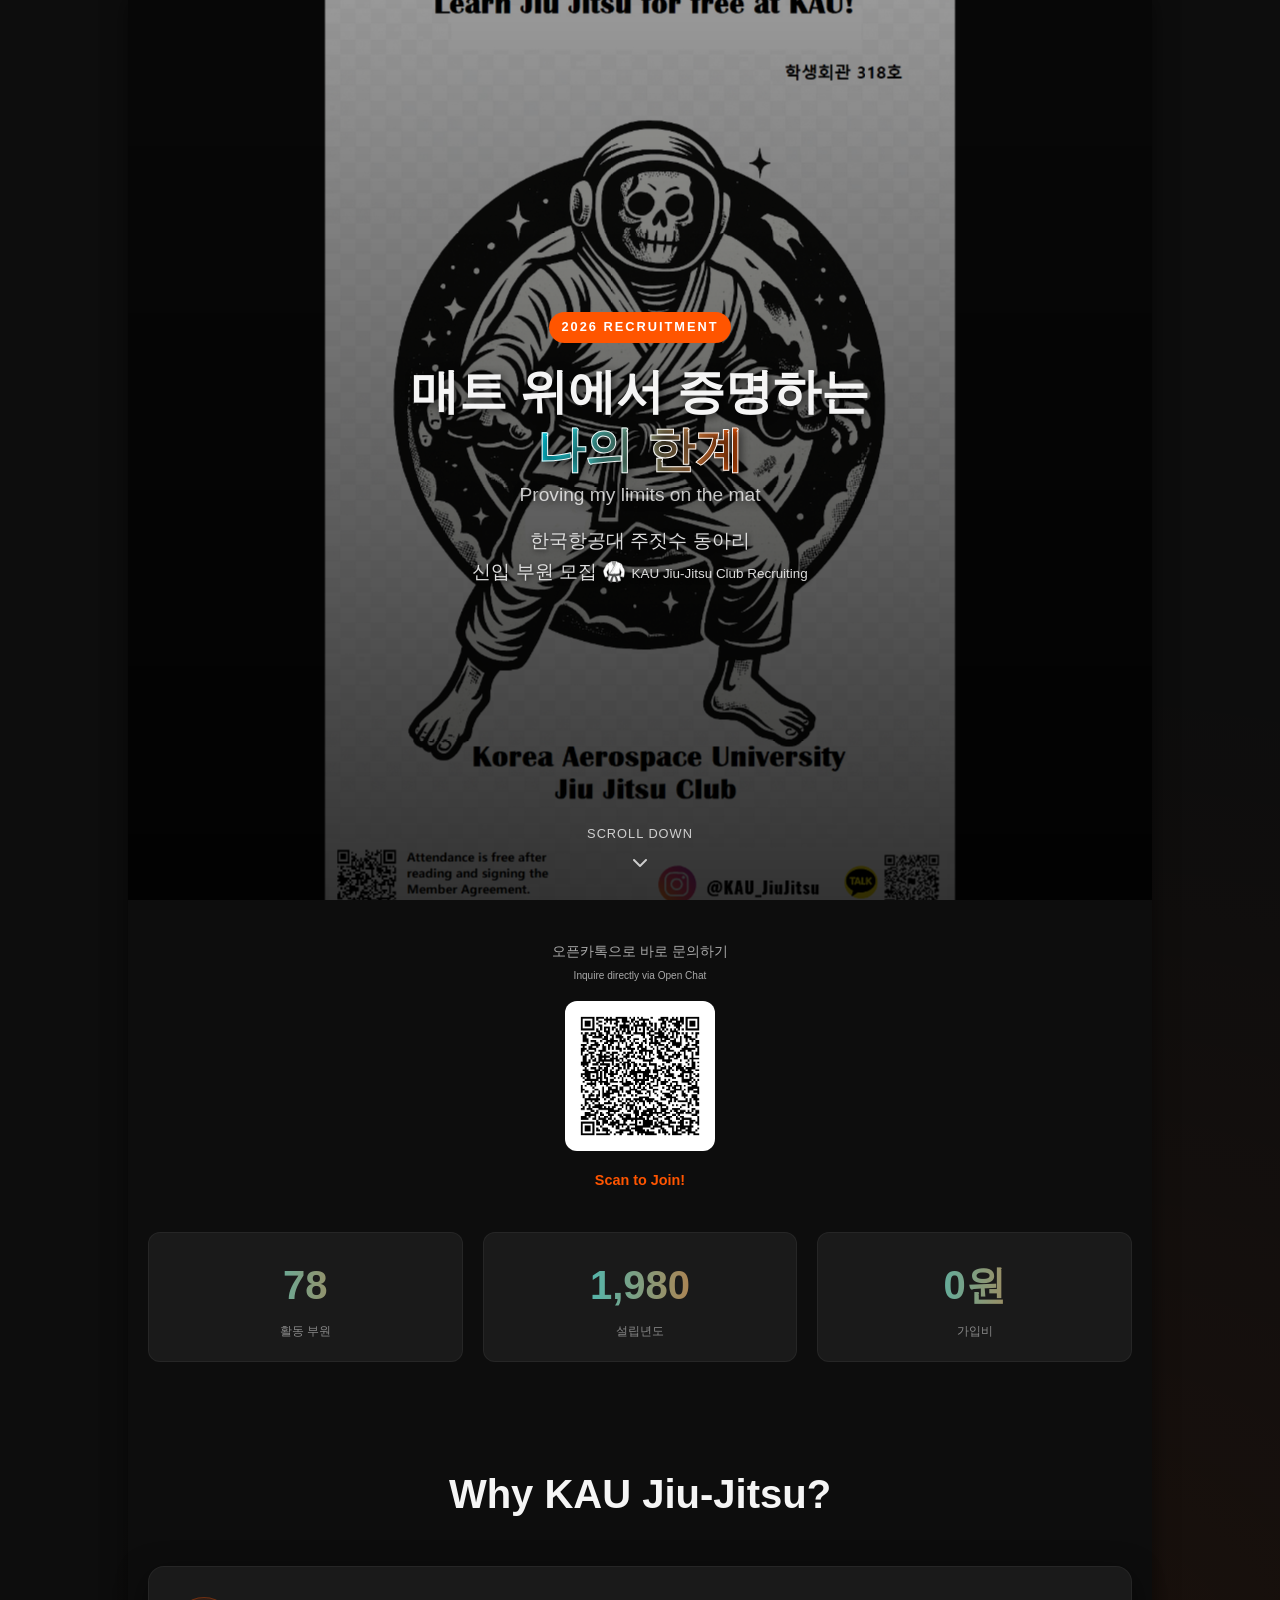
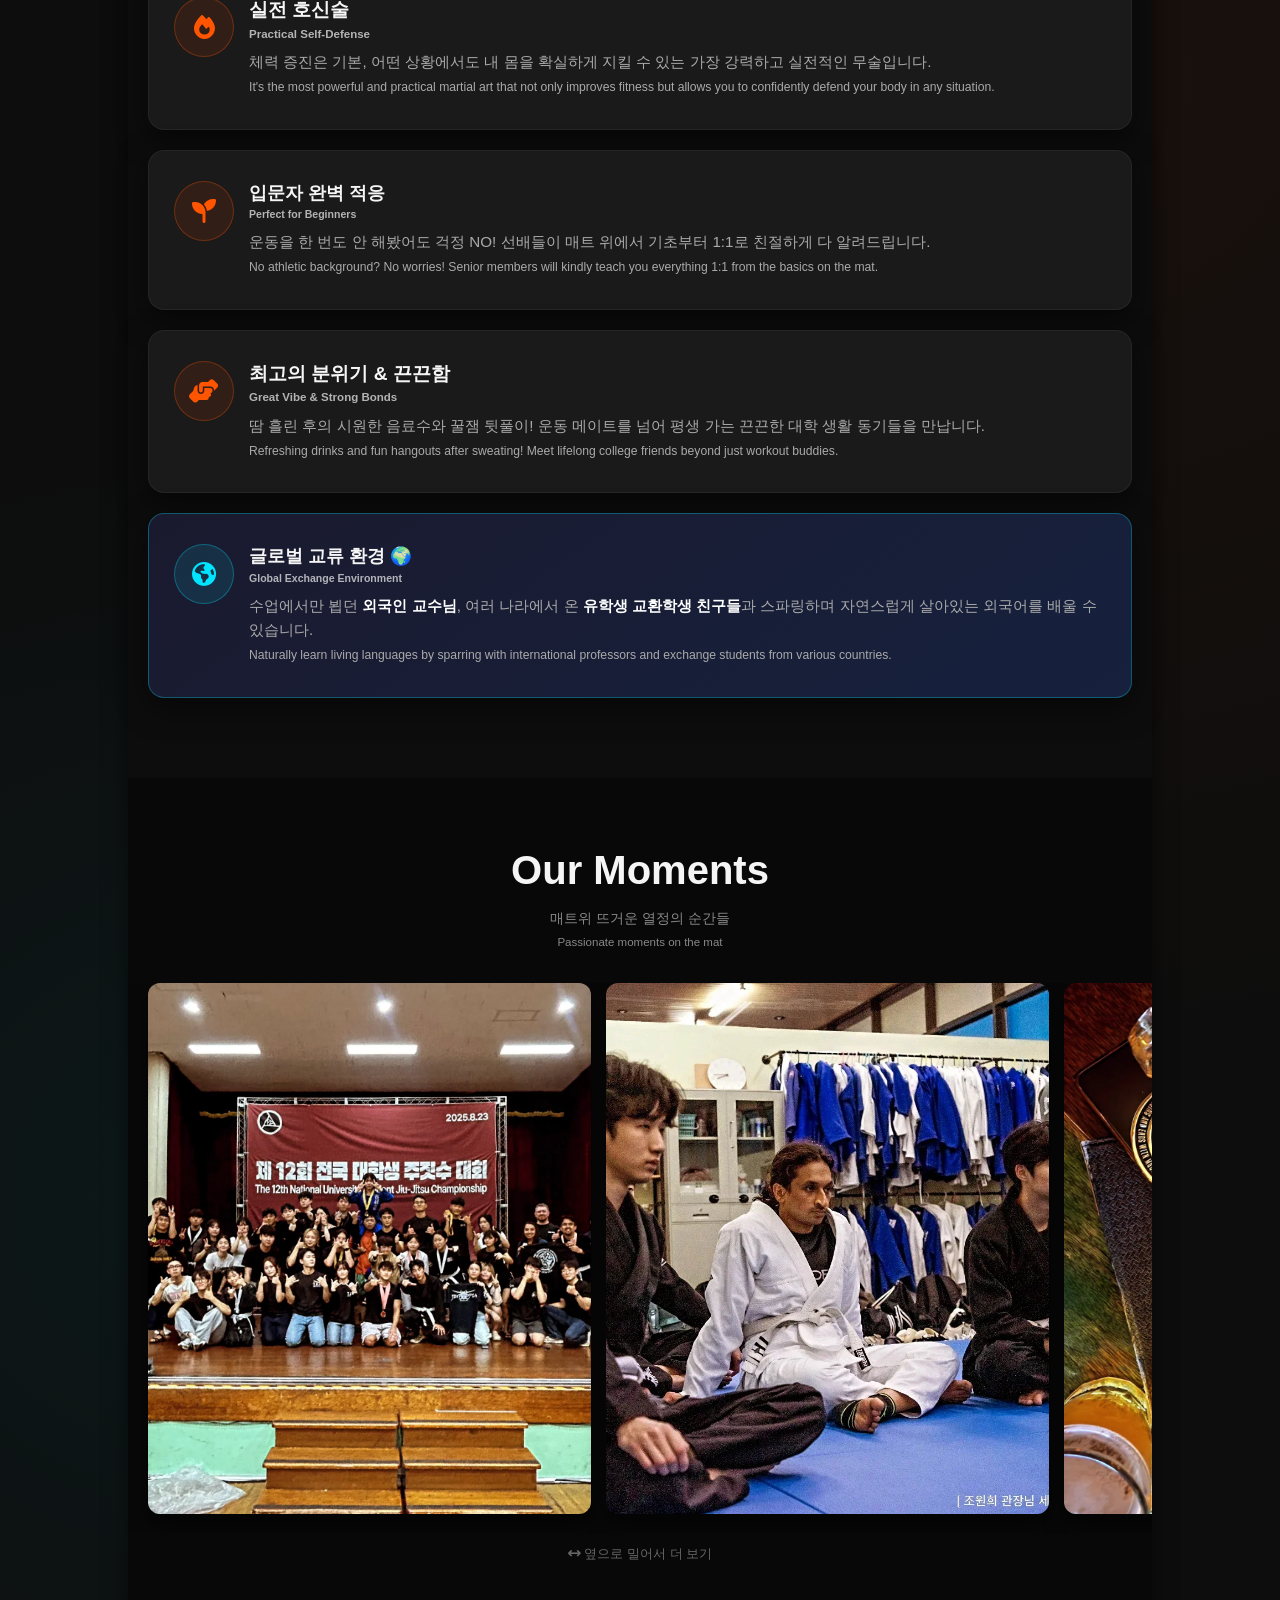
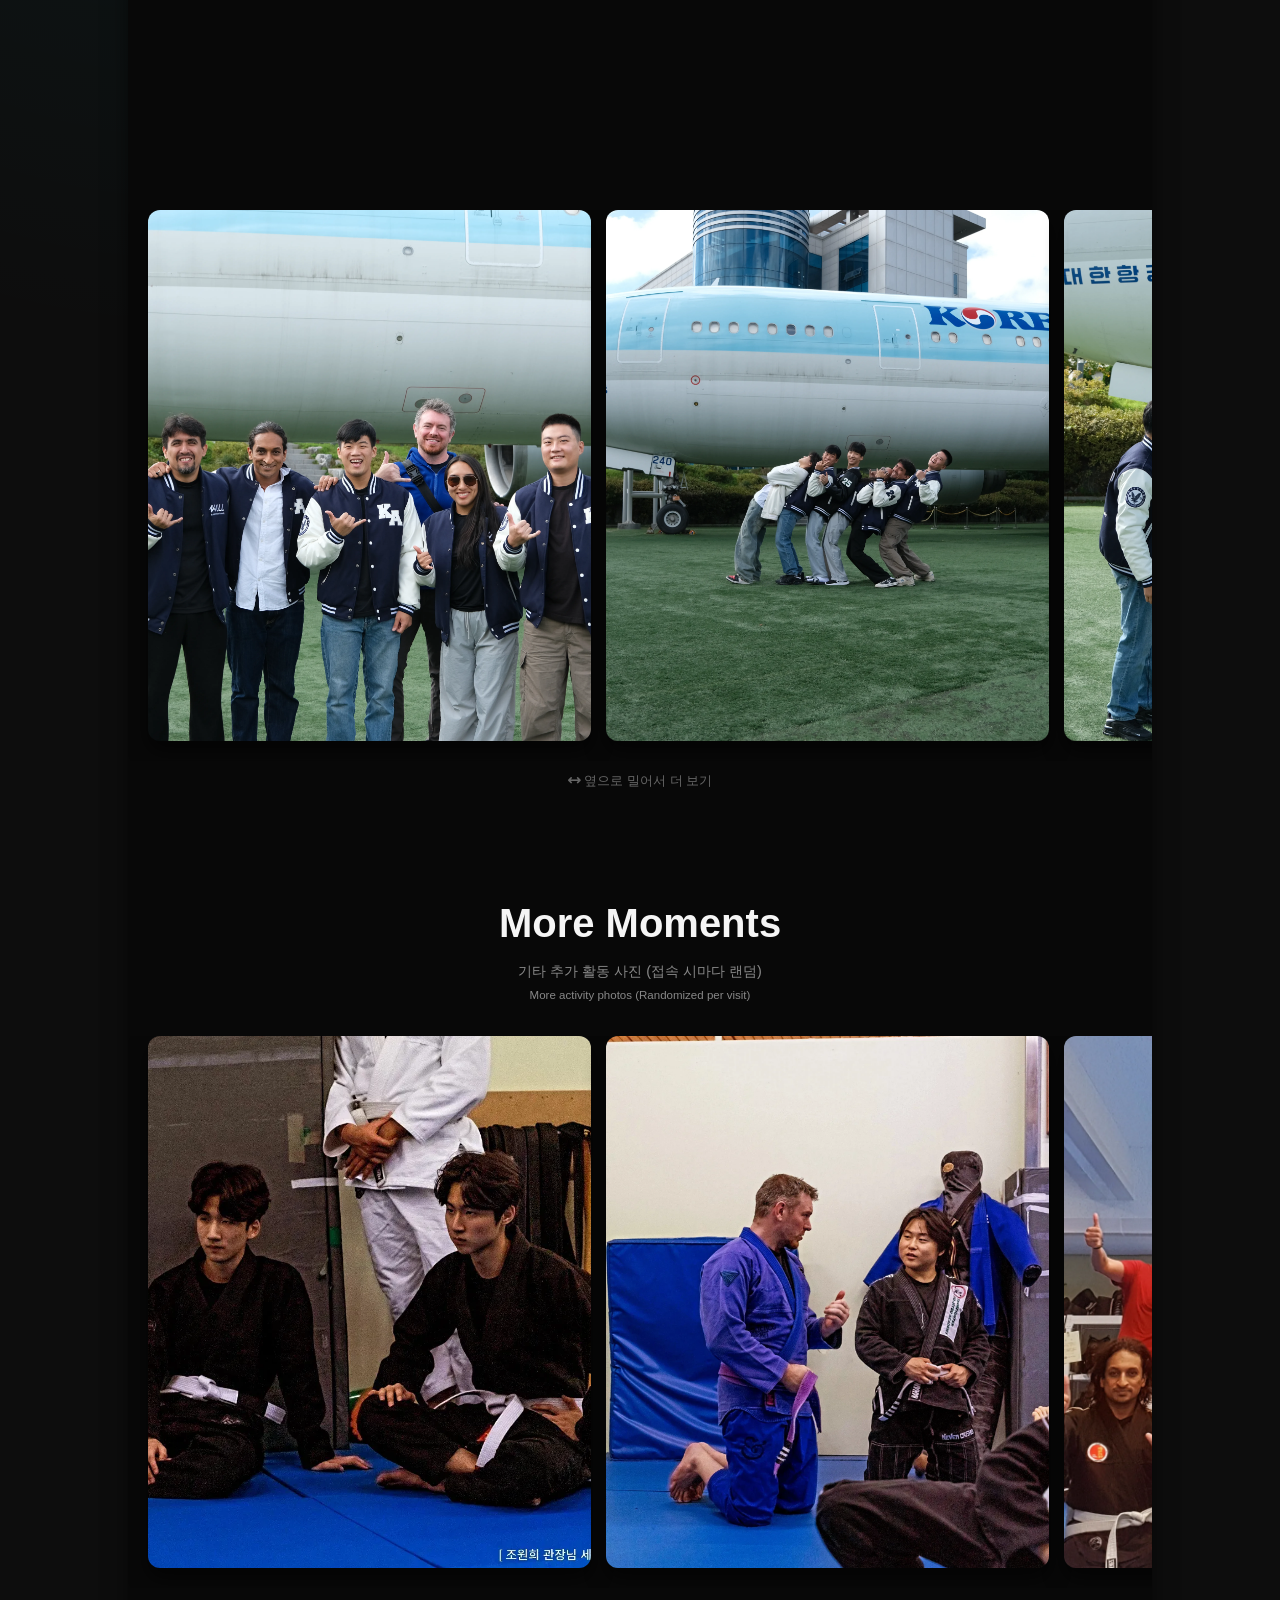
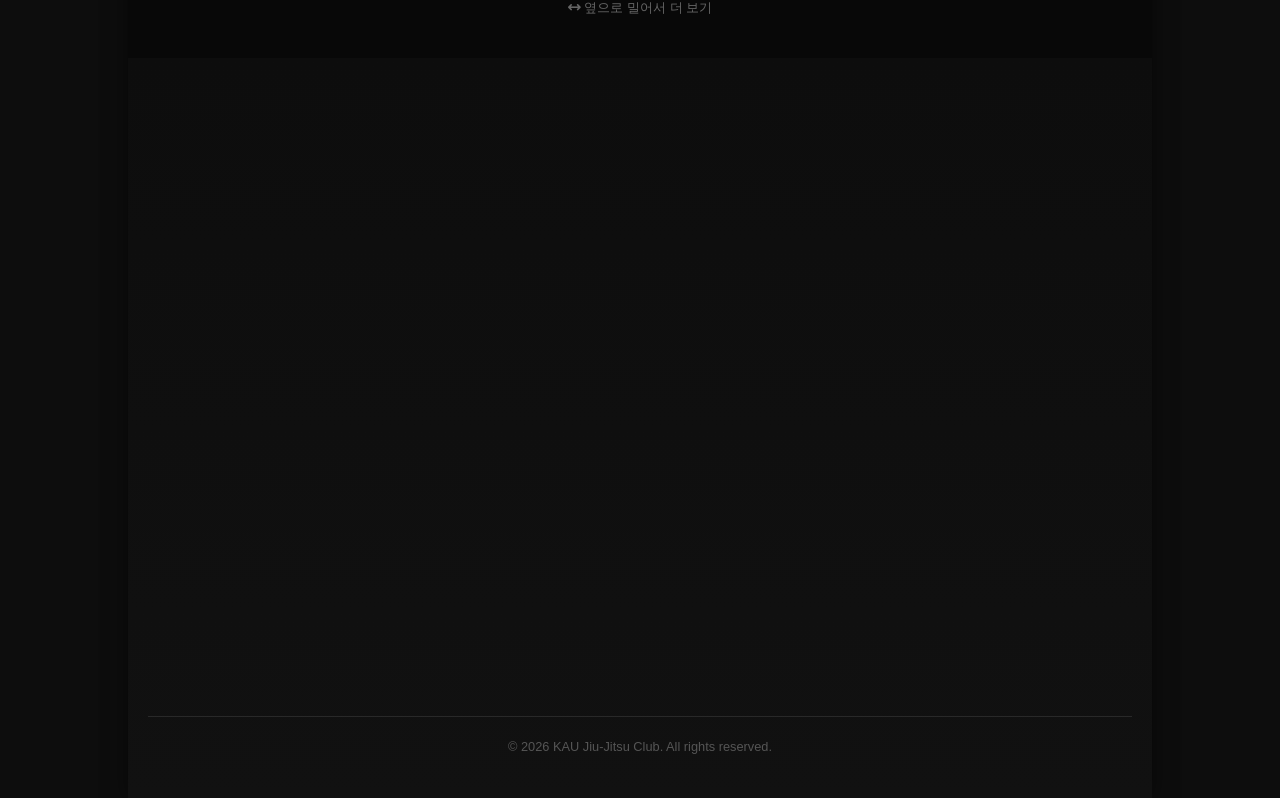
==== commit 24b57d84: "fix: CTA 카카오톡 오픈채팅 링크 업데이트 Co-Authored-By: Claude Opus 4.6 <noreply@anthropic.com>" ====
--- a/index.html
+++ b/index.html
@@ -198,7 +198,7 @@
                     will teach you the rest. (No joining fee)</span>
             </p>
 
-            <a href="https://open.kakao.com/o/gMjWp60K" target="_blank" rel="noopener noreferrer" class="btn-primary">
+            <a href="https://invite.kakao.com/tc/MjWp60KbVi" target="_blank" rel="noopener noreferrer" class="btn-primary">
                 가입 문의하기 오픈채팅<br><span class="en-sub"
                     style="font-size: 0.7em; color: rgba(255,255,255,0.8); display: inline;">Inquire about joining via
                     Open Chat</span>
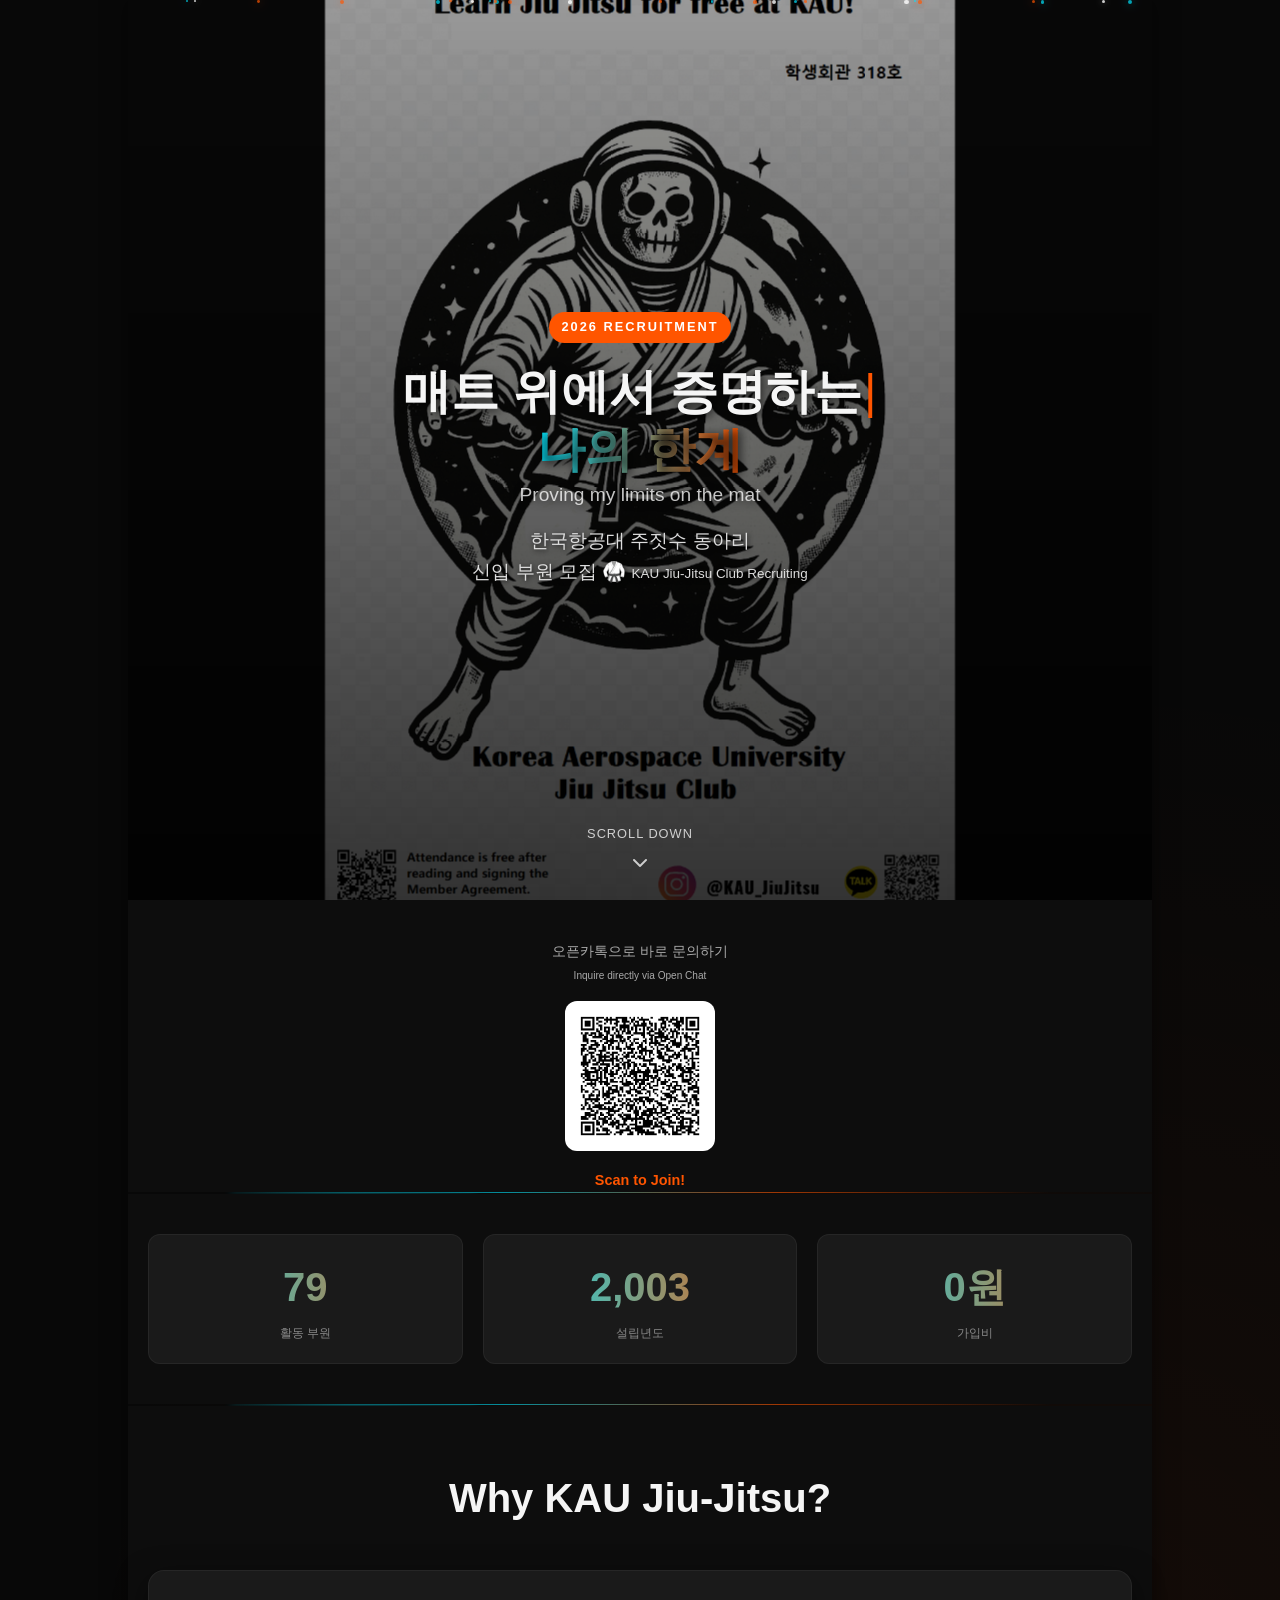
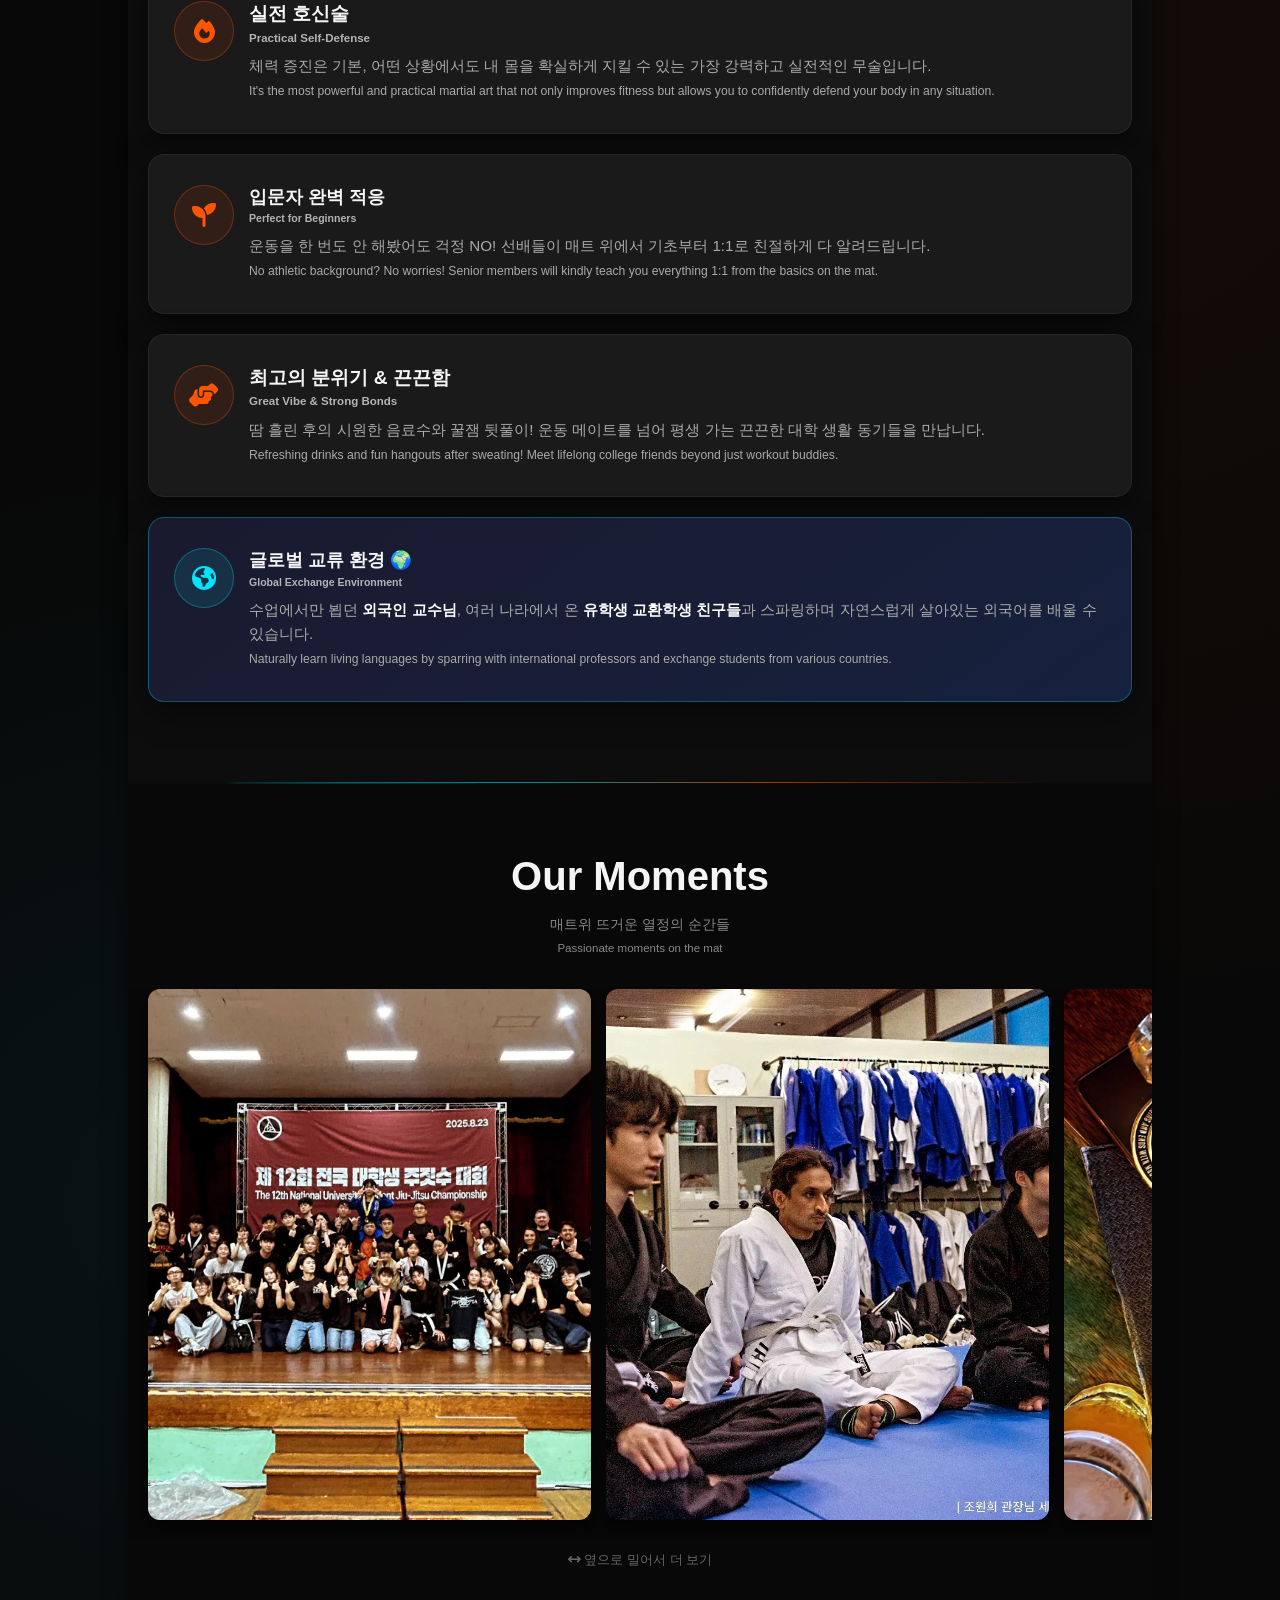
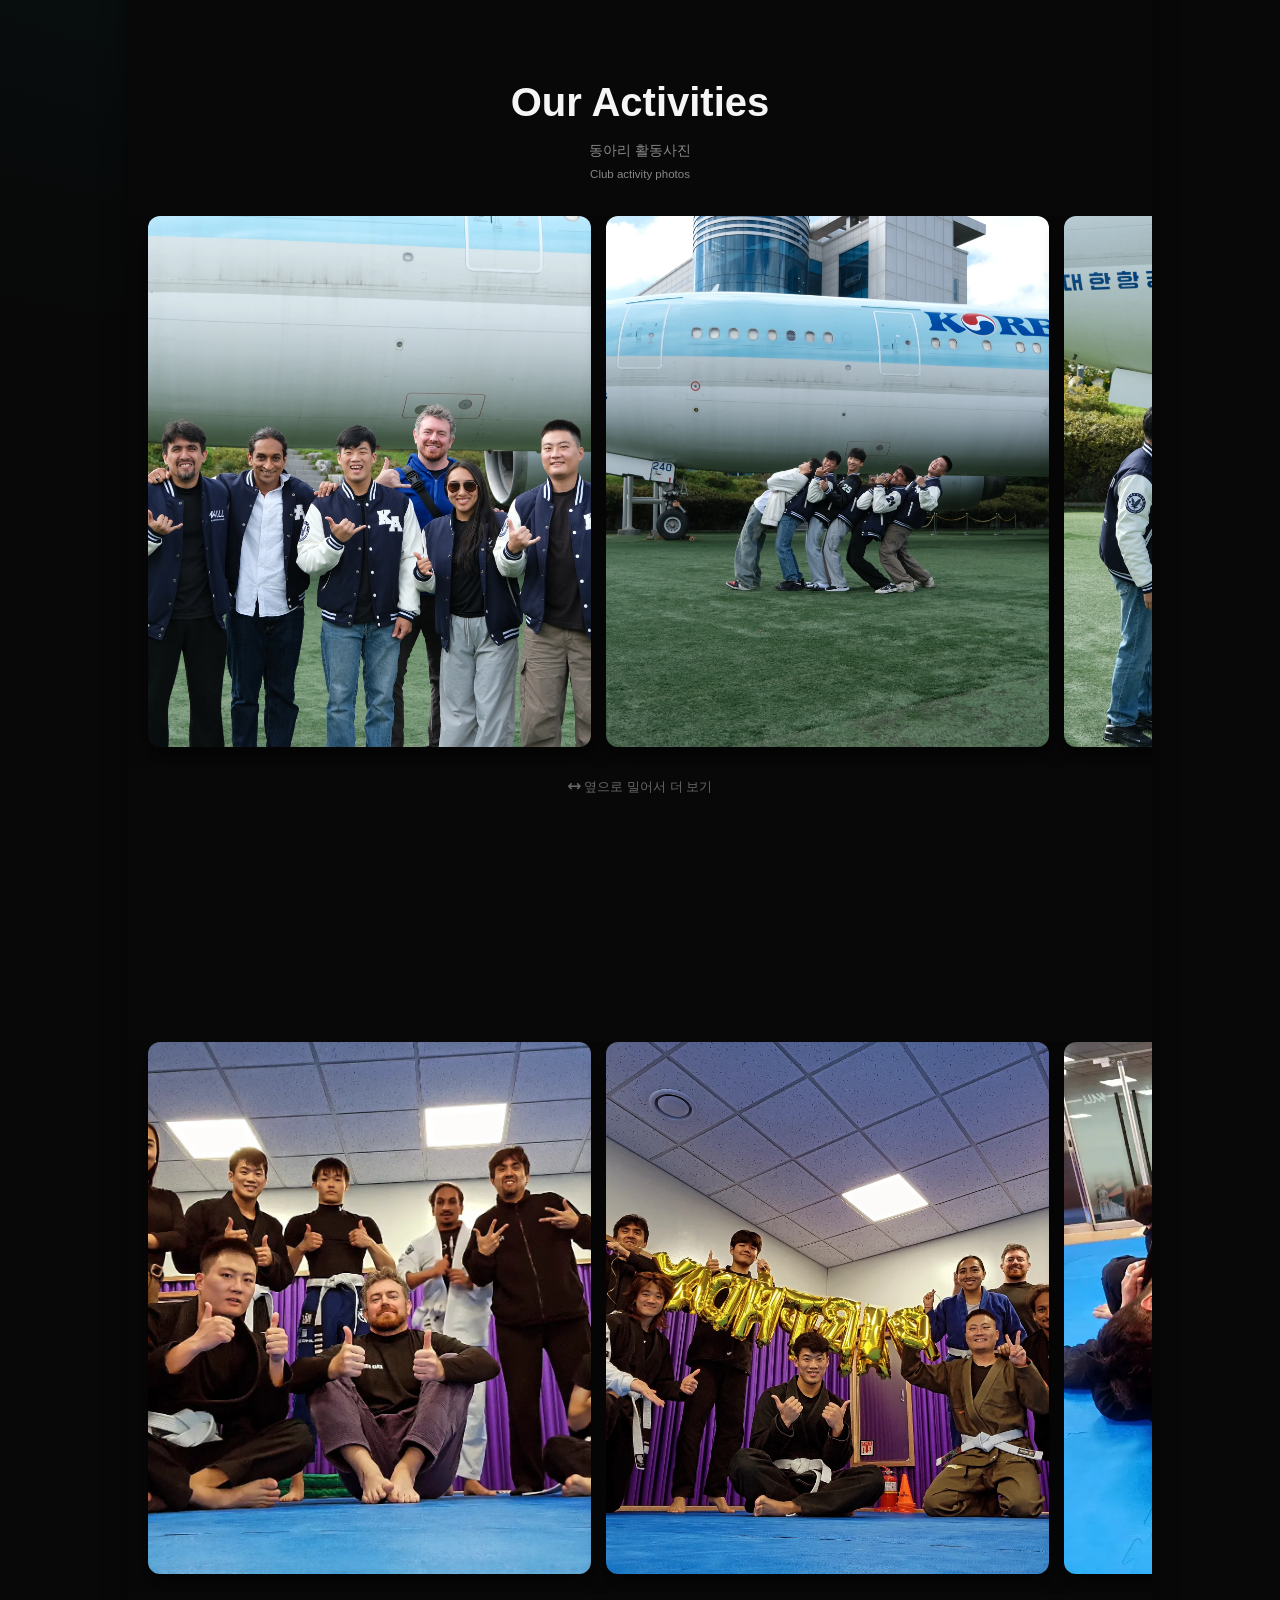
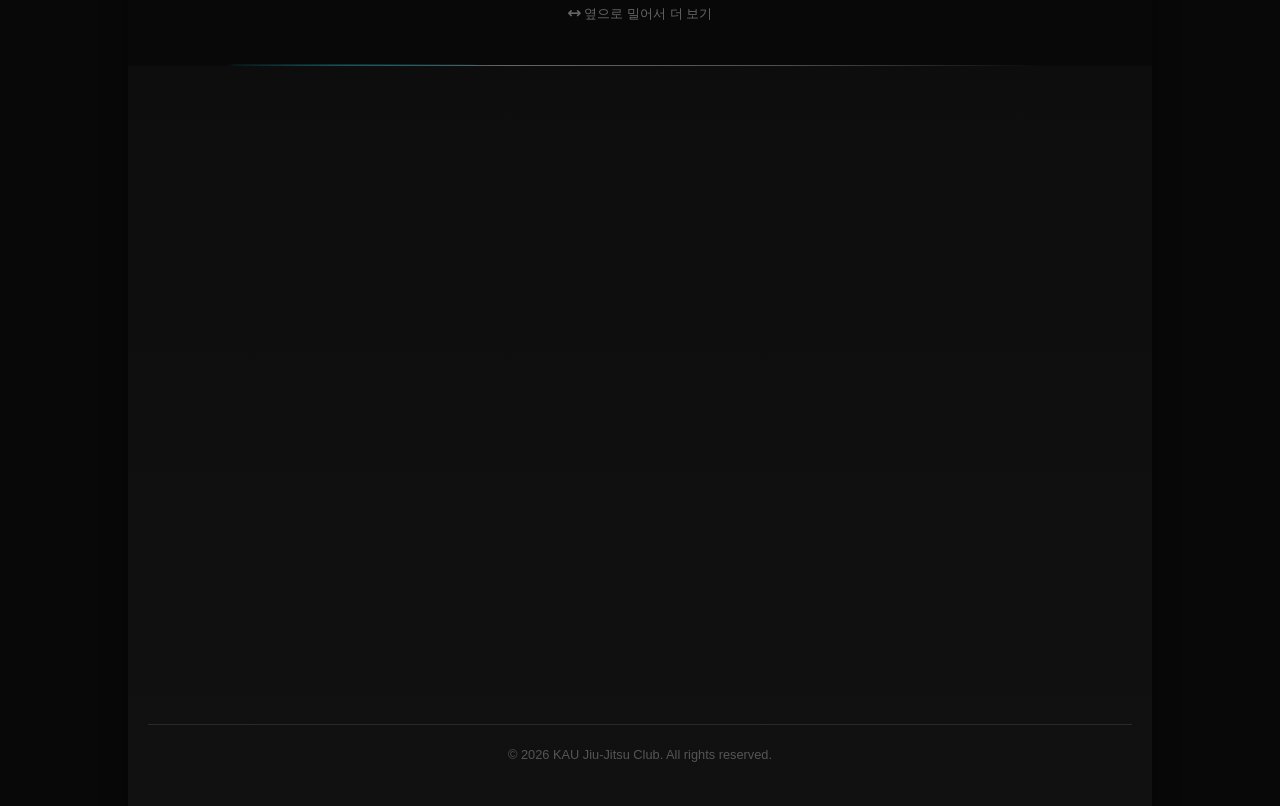
==== commit 8ac14ce5: "feat: 8가지 인터랙티브 애니메이션 효과 추가 - 타이핑 효과: 히어로 타이틀 한 글자씩 입력 - 그래디언트 흐름: '나의 한계' 텍스트 색상 흐름 - 파티클/별 배경: 히어로" ====
--- a/index.html
+++ b/index.html
@@ -37,10 +37,14 @@
             style="background-image: url('./images/hero_airplane.jpg?v=26030201'); background-size: contain; background-color: #0d0d0d; background-position: center; background-repeat: no-repeat;">
         </div>
 
+        <!-- 파티클/별 배경 -->
+        <div class="particles-container" id="particles" aria-hidden="true"></div>
+
         <div class="hero-content">
             <div class="club-badge fade-in">2026 RECRUITMENT</div>
             <h1 class="hero-title fade-in" style="animation-delay: 0.2s;">
-                매트 위에서 증명하는<br><span class="highlight">나의 한계</span>
+                <span class="typing-text" id="typingText"></span><span class="typing-cursor">|</span>
+                <br><span class="highlight gradient-flow">나의 한계</span>
                 <div class="en-sub" style="font-size: 0.4em; letter-spacing: 0; margin-top: 5px;">Proving my limits on
                     the mat</div>
             </h1>
@@ -68,6 +72,9 @@
         </div>
     </section>
 
+    <!-- 섹션 구분선 -->
+    <div class="section-divider" aria-hidden="true"><div class="divider-glow"></div></div>
+
     <!-- 통계 섹션 -->
     <section class="stats-section" id="stats" aria-label="동아리 통계">
         <div class="stats-grid">
@@ -86,10 +93,13 @@
         </div>
     </section>
 
+    <!-- 섹션 구분선 -->
+    <div class="section-divider" aria-hidden="true"><div class="divider-glow"></div></div>
+
     <!-- 어필 포인트 섹션 -->
     <section class="benefits-section" id="benefits" aria-label="동아리 장점">
         <div class="container">
-            <h2 class="section-title fade-in">Why KAU Jiu-Jitsu?</h2>
+            <h2 class="section-title fade-in blur-reveal">Why KAU Jiu-Jitsu?</h2>
 
             <div class="benefit-card slide-in-left" style="transition-delay: 0s;">
                 <div class="icon-box"><i class="fa-solid fa-fire"></i></div>
@@ -141,9 +151,12 @@
         </div>
     </section>
 
+    <!-- 섹션 구분선 -->
+    <div class="section-divider" aria-hidden="true"><div class="divider-glow"></div></div>
+
     <!-- 훈련 갤러리 섹션 -->
     <section class="gallery-section" id="gallery-moments" aria-label="훈련 갤러리">
-        <h2 class="section-title fade-in">Our Moments</h2>
+        <h2 class="section-title fade-in blur-reveal">Our Moments</h2>
         <p class="section-desc fade-in">매트위 뜨거운 열정의 순간들<br><span class="en-sub" style="font-size: 0.8em;">Passionate moments on
                 the mat</span></p>
 
@@ -158,7 +171,7 @@
 
     <!-- 활동 갤러리 섹션 -->
     <section class="gallery-section" aria-label="활동 갤러리">
-        <h2 class="section-title fade-in">Our Activities</h2>
+        <h2 class="section-title fade-in blur-reveal">Our Activities</h2>
         <p class="section-desc fade-in">동아리 활동사진<br><span class="en-sub" style="font-size: 0.8em;">Club activity photos</span>
         </p>
 
@@ -173,7 +186,7 @@
 
     <!-- 랜덤 갤러리 -->
     <section class="gallery-section" aria-label="추가 활동 갤러리">
-        <h2 class="section-title fade-in">More Moments</h2>
+        <h2 class="section-title fade-in blur-reveal">More Moments</h2>
         <p class="section-desc fade-in">기타 추가 활동 사진 (접속 시마다 랜덤)<br><span class="en-sub" style="font-size: 0.8em;">More activity
                 photos (Randomized per visit)</span></p>
 
@@ -185,6 +198,9 @@
             </div>
         </div>
     </section>
+
+    <!-- 섹션 구분선 -->
+    <div class="section-divider" aria-hidden="true"><div class="divider-glow"></div></div>
 
     <!-- 지원 및 하단(CTA) 섹션 -->
     <section class="cta-section" id="cta" aria-label="가입 문의">
@@ -223,7 +239,7 @@
         <div class="modal-counter" id="modalCounter"></div>
     </div>
 
-    <script src="script.js?v=26031301"></script>
+    <script src="script.js?v=26031302"></script>
 </body>
 
 </html>
--- a/style.css
+++ b/style.css
@@ -111,6 +111,44 @@
     line-height: 1.2;
     margin-bottom: 20px;
     text-shadow: 2px 2px 10px rgba(0, 0, 0, 0.8);
+}
+
+/* ① 타이핑 효과 커서 */
+.typing-cursor {
+    display: inline-block;
+    color: var(--accent-orange);
+    font-weight: 100;
+    animation: blink 0.7s step-end infinite;
+    margin-left: 2px;
+}
+
+@keyframes blink {
+    0%, 100% { opacity: 1; }
+    50% { opacity: 0; }
+}
+
+.typing-cursor.done {
+    animation: blink 0.7s step-end 3;
+    animation-fill-mode: forwards;
+    opacity: 0;
+}
+
+/* ② 그래디언트 흐름 */
+.hero-title .highlight.gradient-flow {
+    color: transparent;
+    -webkit-text-stroke: 0;
+    background: linear-gradient(90deg, var(--accent-blue), var(--accent-orange), #ff66cc, var(--accent-blue));
+    background-size: 300% 100%;
+    -webkit-background-clip: text;
+    background-clip: text;
+    -webkit-text-fill-color: transparent;
+    animation: gradientShift 4s ease infinite;
+}
+
+@keyframes gradientShift {
+    0% { background-position: 0% 50%; }
+    50% { background-position: 100% 50%; }
+    100% { background-position: 0% 50%; }
 }
 
 .hero-title .highlight {
@@ -682,6 +720,144 @@
     transform: scale(1);
 }
 
+/* ③ 파티클/별 배경 */
+.particles-container {
+    position: absolute;
+    top: 0;
+    left: 0;
+    width: 100%;
+    height: 100%;
+    z-index: 2;
+    pointer-events: none;
+    overflow: hidden;
+}
+
+.particle {
+    position: absolute;
+    width: 3px;
+    height: 3px;
+    background: rgba(255, 255, 255, 0.8);
+    border-radius: 50%;
+    animation: particleFloat linear infinite;
+    box-shadow: 0 0 6px rgba(255, 255, 255, 0.4);
+}
+
+.particle.blue {
+    background: rgba(0, 229, 255, 0.7);
+    box-shadow: 0 0 8px rgba(0, 229, 255, 0.5);
+}
+
+.particle.orange {
+    background: rgba(255, 85, 0, 0.7);
+    box-shadow: 0 0 8px rgba(255, 85, 0, 0.5);
+}
+
+@keyframes particleFloat {
+    0% {
+        transform: translateY(100vh) scale(0);
+        opacity: 0;
+    }
+    10% {
+        opacity: 1;
+        transform: translateY(90vh) scale(1);
+    }
+    90% {
+        opacity: 0.6;
+    }
+    100% {
+        transform: translateY(-20px) scale(0.5);
+        opacity: 0;
+    }
+}
+
+/* ④ 섹션 구분선 글로우 */
+.section-divider {
+    position: relative;
+    height: 2px;
+    display: flex;
+    justify-content: center;
+    align-items: center;
+    overflow: hidden;
+}
+
+.divider-glow {
+    width: 80%;
+    height: 1px;
+    background: linear-gradient(90deg, transparent, var(--accent-blue), var(--accent-orange), transparent);
+    position: relative;
+    opacity: 0.6;
+}
+
+.divider-glow::after {
+    content: '';
+    position: absolute;
+    top: -4px;
+    left: 0;
+    width: 30%;
+    height: 9px;
+    background: radial-gradient(ellipse, rgba(0, 229, 255, 0.6), transparent);
+    filter: blur(3px);
+    animation: glowSlide 3s ease-in-out infinite;
+}
+
+@keyframes glowSlide {
+    0% { left: -30%; }
+    100% { left: 100%; }
+}
+
+/* ⑤ 아이콘 회전/바운스 */
+.icon-box i {
+    transition: transform 0.6s cubic-bezier(0.34, 1.56, 0.64, 1);
+}
+
+.benefit-card.visible .icon-box i {
+    animation: iconBounceIn 0.8s cubic-bezier(0.34, 1.56, 0.64, 1) forwards;
+}
+
+@keyframes iconBounceIn {
+    0% { transform: scale(0) rotate(-180deg); }
+    60% { transform: scale(1.2) rotate(10deg); }
+    80% { transform: scale(0.9) rotate(-5deg); }
+    100% { transform: scale(1) rotate(0deg); }
+}
+
+.benefit-card .icon-box:hover i,
+.benefit-card:active .icon-box i {
+    transform: rotate(15deg) scale(1.15);
+}
+
+/* ⑥ 갤러리 3D 틸트 */
+.gallery-item {
+    transform-style: preserve-3d;
+    perspective: 800px;
+}
+
+.gallery-item.tilt-active {
+    transition: none !important;
+}
+
+/* ⑦ 텍스트 블러 해제 */
+.blur-reveal {
+    filter: blur(8px);
+    transition: filter 1s ease, opacity 0.8s ease, transform 0.8s ease;
+}
+
+.blur-reveal.visible {
+    filter: blur(0);
+}
+
+/* ⑧ 스크롤 배경색 전환 */
+body {
+    transition: background-color 0.6s ease;
+}
+
+.stats-section,
+.benefits-section,
+.gallery-section,
+.cta-section {
+    transition: background-color 0.6s ease;
+}
+
 /* 모션 감소 대응 */
 @media (prefers-reduced-motion: reduce) {
     *, *::before, *::after {
@@ -691,6 +867,10 @@
     }
     .hero-bg { animation: none; transform: scale(1); }
     .scroll-progress { transition: none; }
+    .blur-reveal { filter: none !important; }
+    .particles-container { display: none; }
+    .gradient-flow { animation: none !important; }
+    .typing-cursor { display: none; }
 }
 
 /* 반응형: 태블릿 */
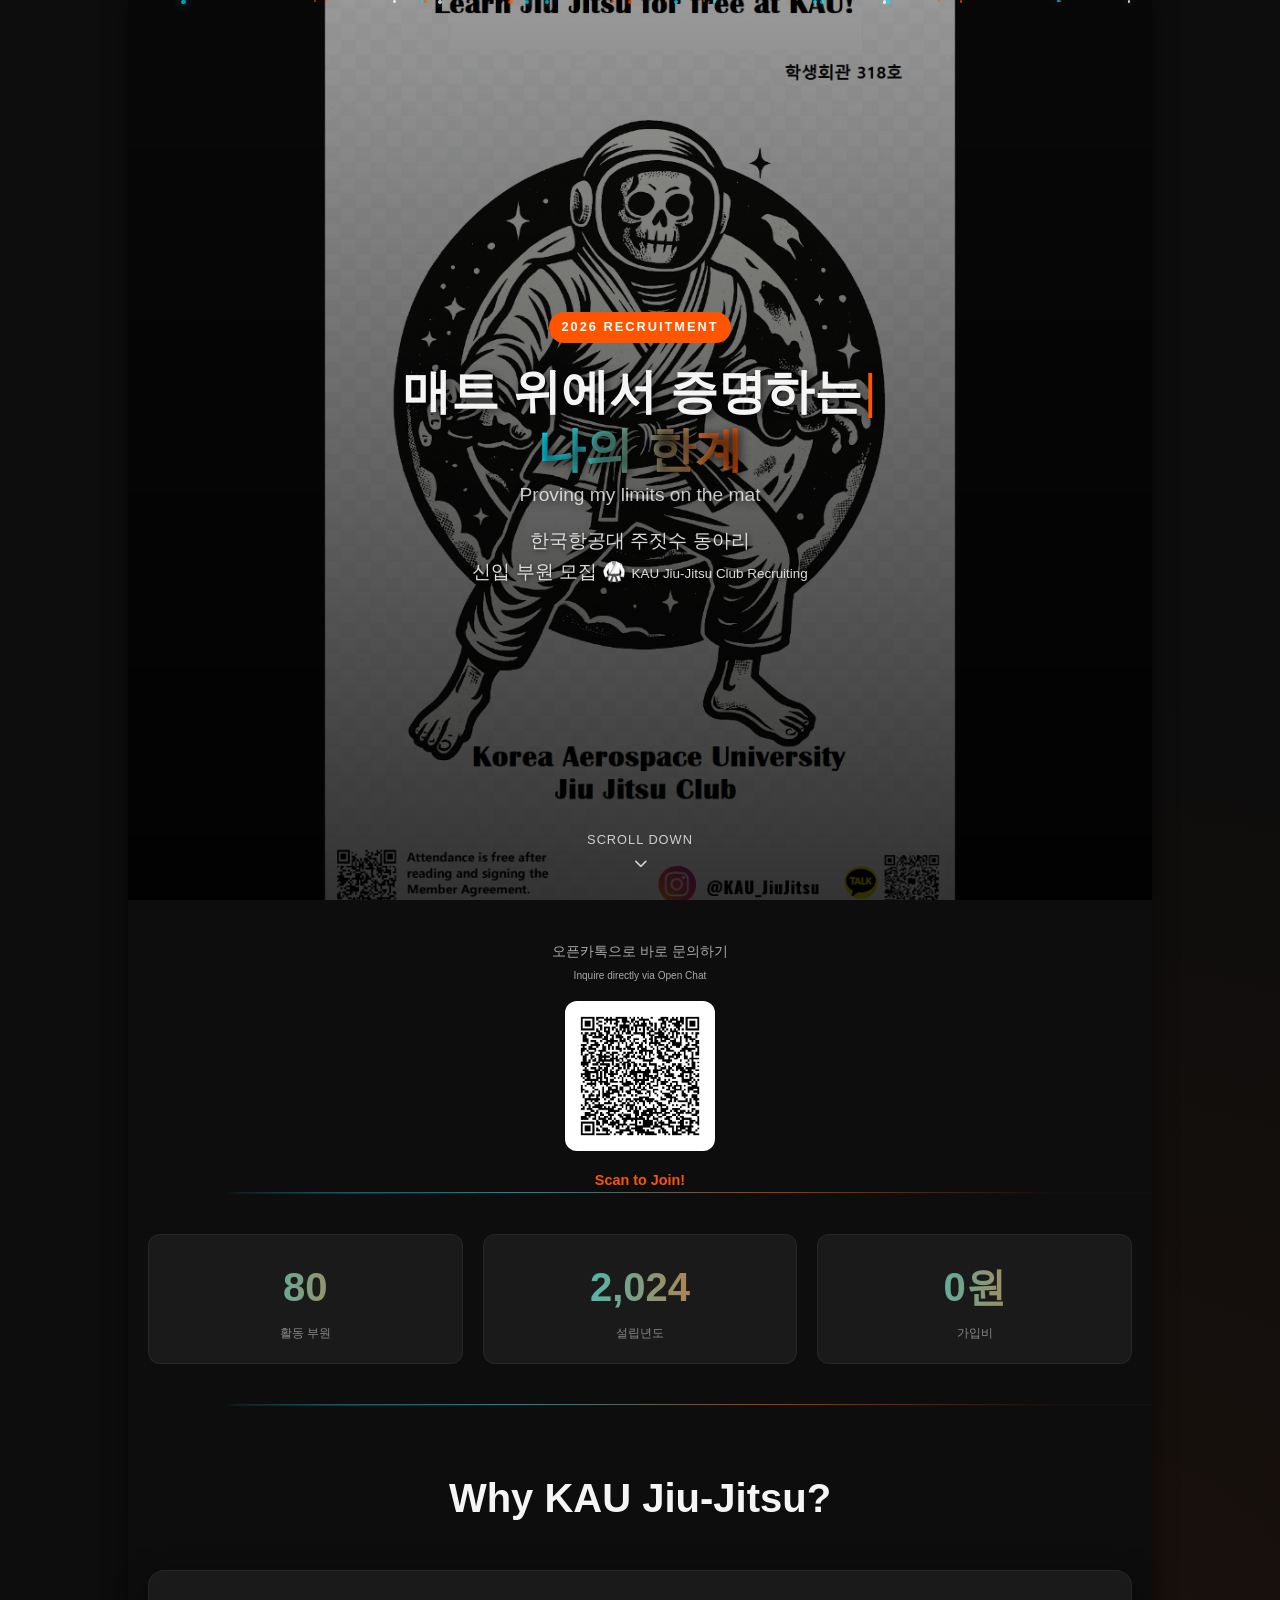
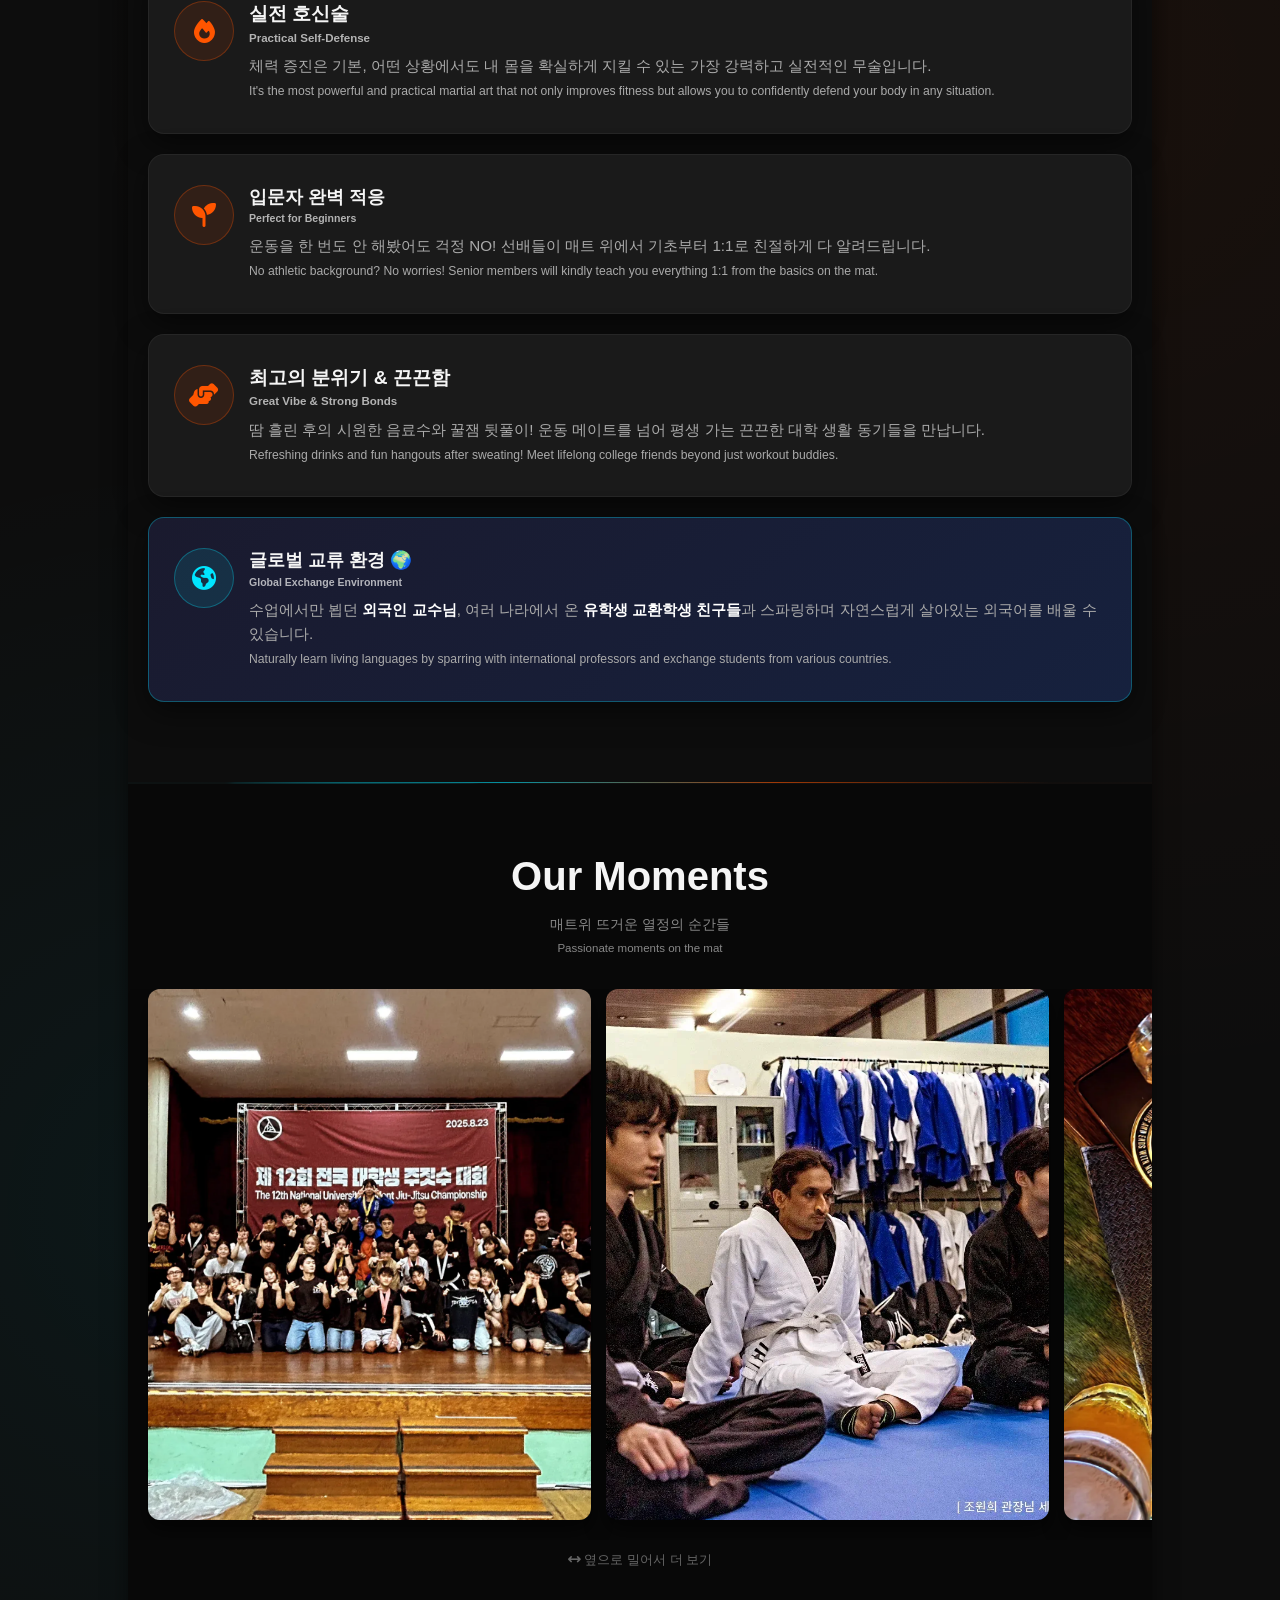
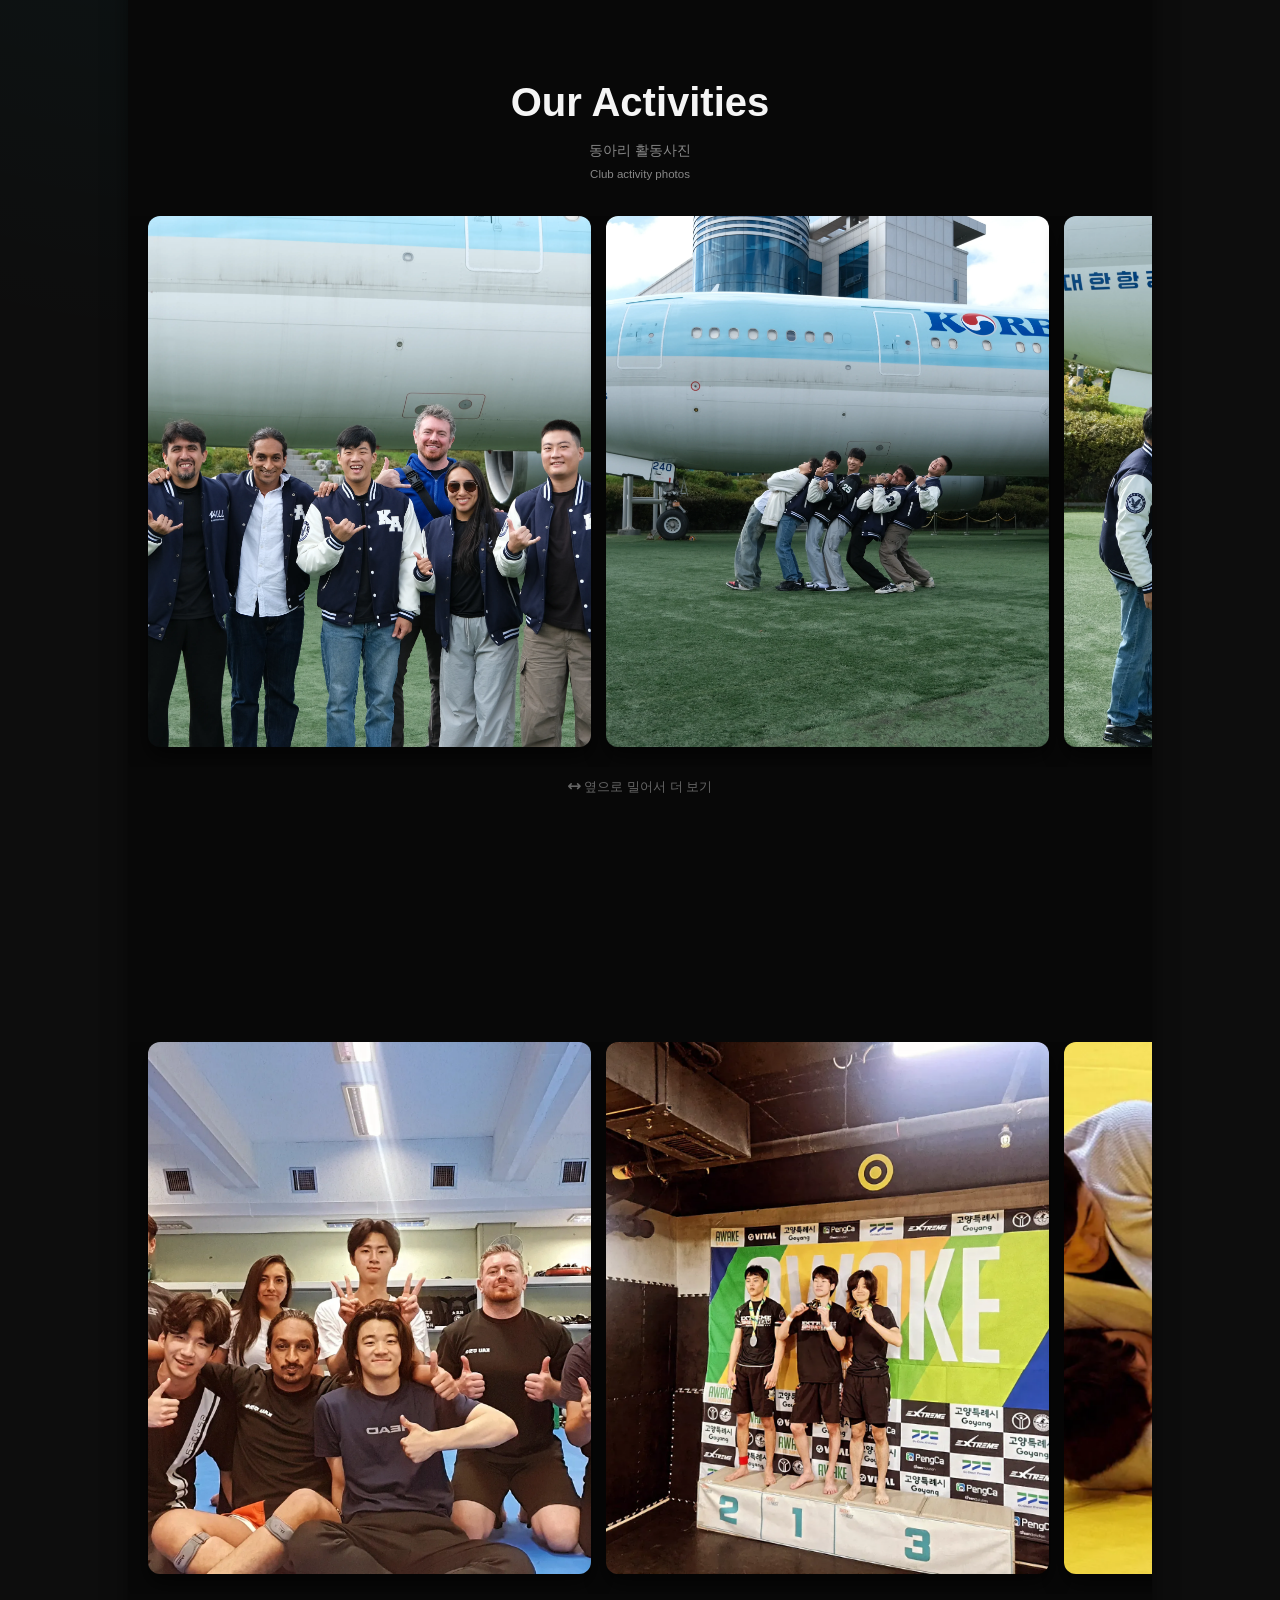
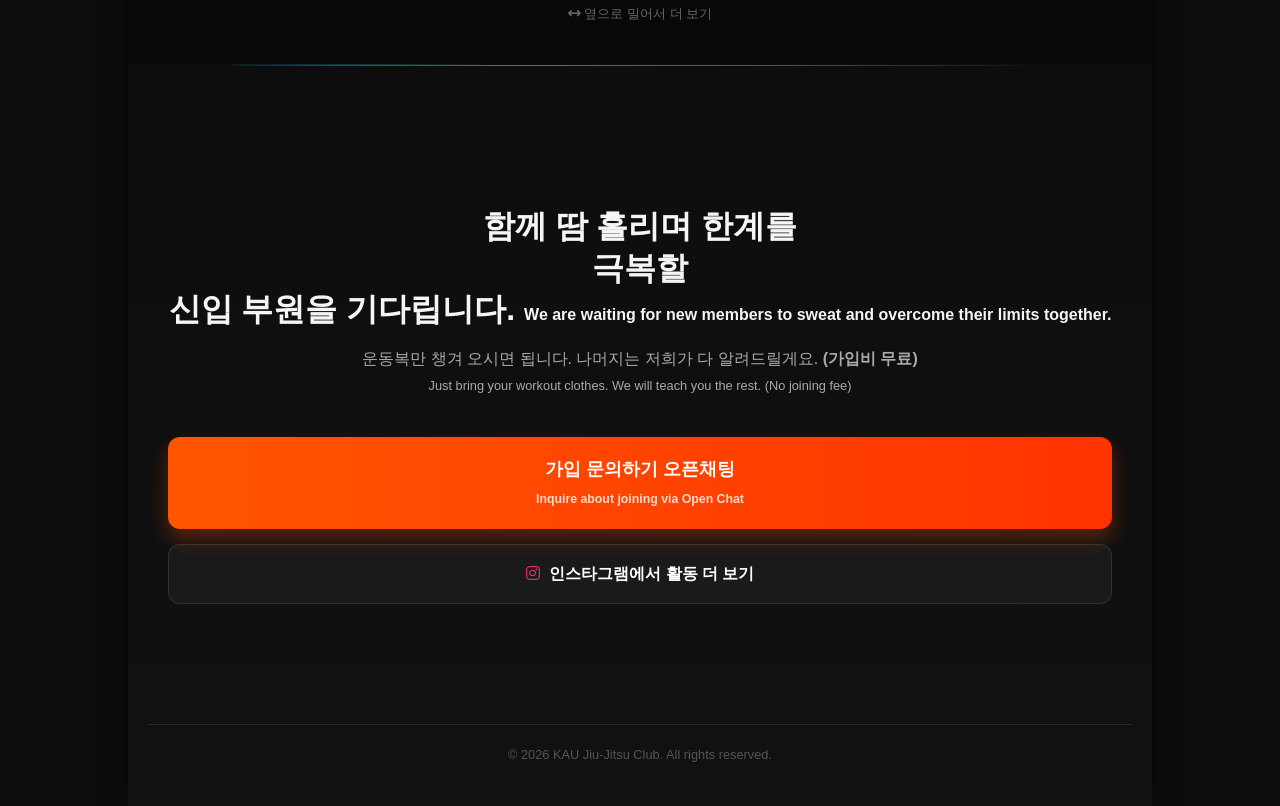
==== commit 9436c2ed: "refactor: 코드 리뷰 기반 품질 개선 - 인라인 스타일을 CSS 클래스로 분리 (관심사 분리) - OG 메타태그 추가 (카카오톡/인스타 링크 미리보기 지원) - DOM 쿼리" ====
--- a/index.html
+++ b/index.html
@@ -5,6 +5,11 @@
     <meta charset="UTF-8">
     <meta name="viewport" content="width=device-width, initial-scale=1.0, maximum-scale=5.0">
     <meta name="description" content="매트 위에서 증명하는 나의 한계! 한국항공대 주짓수 동아리에서 신입 부원을 모집합니다.">
+    <meta property="og:title" content="한국항공대 주짓수 동아리 신입 부원 모집">
+    <meta property="og:description" content="매트 위에서 증명하는 나의 한계! 한국항공대 주짓수 동아리에서 신입 부원을 모집합니다.">
+    <meta property="og:image" content="https://leechan7942.github.io/kau-jiujitsu/images/hero_airplane.jpg">
+    <meta property="og:type" content="website">
+    <meta property="og:url" content="https://leechan7942.github.io/kau-jiujitsu/">
     <title>한국항공대 주짓수 동아리 신입 부원 모집</title>
     <link rel="stylesheet" href="style.css">
     <link rel="stylesheet" as="style" crossorigin
@@ -33,42 +38,36 @@
     <!-- 메인 히어로 섹션 -->
     <header class="hero-section" id="hero" role="banner">
         <div class="hero-overlay"></div>
-        <div class="hero-bg"
-            style="background-image: url('./images/hero_airplane.jpg?v=26030201'); background-size: contain; background-color: #0d0d0d; background-position: center; background-repeat: no-repeat;">
-        </div>
+        <div class="hero-bg"></div>
 
         <!-- 파티클/별 배경 -->
         <div class="particles-container" id="particles" aria-hidden="true"></div>
 
         <div class="hero-content">
             <div class="club-badge fade-in">2026 RECRUITMENT</div>
-            <h1 class="hero-title fade-in" style="animation-delay: 0.2s;">
+            <h1 class="hero-title fade-in fade-in-delay-1">
                 <span class="typing-text" id="typingText"></span><span class="typing-cursor">|</span>
                 <br><span class="highlight gradient-flow">나의 한계</span>
-                <div class="en-sub" style="font-size: 0.4em; letter-spacing: 0; margin-top: 5px;">Proving my limits on
-                    the mat</div>
+                <div class="hero-title-en en-sub">Proving my limits on the mat</div>
             </h1>
-            <p class="hero-subtitle fade-in" style="animation-delay: 0.4s;">
+            <p class="hero-subtitle fade-in fade-in-delay-2">
                 한국항공대 주짓수 동아리<br>신입 부원 모집 🥋
-                <span class="en-sub" style="font-size: 0.7em;">KAU Jiu-Jitsu Club Recruiting</span>
+                <span class="hero-subtitle-en en-sub">KAU Jiu-Jitsu Club Recruiting</span>
             </p>
         </div>
 
-        <div class="scroll-indicator" role="button" aria-label="아래로 스크롤">
+        <button class="scroll-indicator" aria-label="아래로 스크롤">
             <p>Scroll Down</p>
             <i class="fa-solid fa-chevron-down"></i>
-        </div>
+        </button>
     </header>
 
     <!-- 모바일 접근성 QR 섹션 -->
-    <section class="qr-section" style="text-align: center; padding: 40px 20px 0; background-color: var(--bg-color);">
+    <section class="qr-section">
         <div class="qr-code-wrap scale-in">
-            <p style="color: #aaa; font-size: 0.9rem; margin-bottom: 15px;">오픈카톡으로 바로 문의하기<br><span class="en-sub"
-                    style="font-size: 0.7em;">Inquire directly via Open Chat</span></p>
-            <img src="./images/kakao_qr.png" alt="오픈채팅 QR코드"
-                style="width: 150px; height: 150px; border-radius: 12px; border: 3px solid rgba(255,255,255,0.8); background: #fff; padding: 5px;">
-            <p style="font-size: 0.9rem; margin-top: 10px; font-weight: bold; color: var(--accent-orange);">Scan to
-                Join!</p>
+            <p class="qr-desc">오픈카톡으로 바로 문의하기<br><span class="en-sub">Inquire directly via Open Chat</span></p>
+            <img src="./images/kakao_qr.png" alt="오픈채팅 QR코드" class="qr-image">
+            <p class="qr-cta">Scan to Join!</p>
         </div>
     </section>
 
@@ -101,48 +100,48 @@
         <div class="container">
             <h2 class="section-title fade-in blur-reveal">Why KAU Jiu-Jitsu?</h2>
 
-            <div class="benefit-card slide-in-left" style="transition-delay: 0s;">
+            <div class="benefit-card slide-in-left benefit-delay-1">
                 <div class="icon-box"><i class="fa-solid fa-fire"></i></div>
                 <div class="text-box">
                     <h3>실전 호신술 <span class="en-sub">Practical Self-Defense</span></h3>
                     <p>체력 증진은 기본, 어떤 상황에서도 내 몸을 확실하게 지킬 수 있는 가장 강력하고 실전적인 무술입니다.<br>
-                        <span class="en-sub" style="font-size: 0.8em; margin-top: 5px;">It's the most powerful and
+                        <span class="en-sub benefit-en-sub">It's the most powerful and
                             practical martial art that not only improves fitness but allows you to confidently defend
                             your body in any situation.</span>
                     </p>
                 </div>
             </div>
 
-            <div class="benefit-card slide-in-left" style="transition-delay: 0.15s;">
+            <div class="benefit-card slide-in-left benefit-delay-2">
                 <div class="icon-box"><i class="fa-solid fa-seedling"></i></div>
                 <div class="text-box">
                     <h3>입문자 완벽 적응 <span class="en-sub">Perfect for Beginners</span></h3>
                     <p>운동을 한 번도 안 해봤어도 걱정 NO! 선배들이 매트 위에서 기초부터 1:1로 친절하게 다 알려드립니다.<br>
-                        <span class="en-sub" style="font-size: 0.8em; margin-top: 5px;">No athletic background? No
+                        <span class="en-sub benefit-en-sub">No athletic background? No
                             worries! Senior members will kindly teach you everything 1:1 from the basics on the
                             mat.</span>
                     </p>
                 </div>
             </div>
 
-            <div class="benefit-card slide-in-left" style="transition-delay: 0.3s;">
+            <div class="benefit-card slide-in-left benefit-delay-3">
                 <div class="icon-box"><i class="fa-solid fa-handshake-angle"></i></div>
                 <div class="text-box">
                     <h3>최고의 분위기 & 끈끈함 <span class="en-sub">Great Vibe & Strong Bonds</span></h3>
                     <p>땀 흘린 후의 시원한 음료수와 꿀잼 뒷풀이! 운동 메이트를 넘어 평생 가는 끈끈한 대학 생활 동기들을 만납니다.<br>
-                        <span class="en-sub" style="font-size: 0.8em; margin-top: 5px;">Refreshing drinks and fun
+                        <span class="en-sub benefit-en-sub">Refreshing drinks and fun
                             hangouts after sweating! Meet lifelong college friends beyond just workout buddies.</span>
                     </p>
                 </div>
             </div>
 
-            <div class="benefit-card slide-in-left highlight-card" style="transition-delay: 0.45s;">
+            <div class="benefit-card slide-in-left highlight-card benefit-delay-4">
                 <div class="icon-box"><i class="fa-solid fa-earth-americas"></i></div>
                 <div class="text-box">
                     <h3>글로벌 교류 환경 🌍 <span class="en-sub">Global Exchange Environment</span></h3>
                     <p>수업에서만 뵙던 <strong>외국인 교수님</strong>, 여러 나라에서 온 <strong>유학생 교환학생 친구들</strong>과 스파링하며 자연스럽게 살아있는 외국어를
                         배울 수 있습니다.<br>
-                        <span class="en-sub" style="font-size: 0.8em; margin-top: 5px;">Naturally learn living languages
+                        <span class="en-sub benefit-en-sub">Naturally learn living languages
                             by sparring with international professors and exchange students from various
                             countries.</span>
                     </p>
@@ -157,7 +156,7 @@
     <!-- 훈련 갤러리 섹션 -->
     <section class="gallery-section" id="gallery-moments" aria-label="훈련 갤러리">
         <h2 class="section-title fade-in blur-reveal">Our Moments</h2>
-        <p class="section-desc fade-in">매트위 뜨거운 열정의 순간들<br><span class="en-sub" style="font-size: 0.8em;">Passionate moments on
+        <p class="section-desc fade-in">매트위 뜨거운 열정의 순간들<br><span class="en-sub section-desc-en">Passionate moments on
                 the mat</span></p>
 
         <div class="gallery-container">
@@ -172,7 +171,7 @@
     <!-- 활동 갤러리 섹션 -->
     <section class="gallery-section" aria-label="활동 갤러리">
         <h2 class="section-title fade-in blur-reveal">Our Activities</h2>
-        <p class="section-desc fade-in">동아리 활동사진<br><span class="en-sub" style="font-size: 0.8em;">Club activity photos</span>
+        <p class="section-desc fade-in">동아리 활동사진<br><span class="en-sub section-desc-en">Club activity photos</span>
         </p>
 
         <div class="gallery-container">
@@ -187,7 +186,7 @@
     <!-- 랜덤 갤러리 -->
     <section class="gallery-section" aria-label="추가 활동 갤러리">
         <h2 class="section-title fade-in blur-reveal">More Moments</h2>
-        <p class="section-desc fade-in">기타 추가 활동 사진 (접속 시마다 랜덤)<br><span class="en-sub" style="font-size: 0.8em;">More activity
+        <p class="section-desc fade-in">기타 추가 활동 사진 (접속 시마다 랜덤)<br><span class="en-sub section-desc-en">More activity
                 photos (Randomized per visit)</span></p>
 
         <div class="gallery-container">
@@ -206,17 +205,16 @@
     <section class="cta-section" id="cta" aria-label="가입 문의">
         <div class="container fade-in">
             <h2 class="cta-title">함께 땀 흘리며 한계를<br>극복할<br>신입 부원을 기다립니다.
-                <span class="en-sub" style="font-size: 0.5em; margin-bottom: 20px;">We are waiting for new members to
+                <span class="en-sub cta-title-en">We are waiting for new members to
                     sweat and overcome their limits together.</span>
             </h2>
             <p class="cta-desc">운동복만 챙겨 오시면 됩니다. 나머지는 저희가 다 알려드릴게요. <strong>(가입비 무료)</strong><br>
-                <span class="en-sub" style="font-size: 0.8em; margin-top: 10px;">Just bring your workout clothes. We
+                <span class="en-sub cta-desc-en">Just bring your workout clothes. We
                     will teach you the rest. (No joining fee)</span>
             </p>
 
             <a href="https://invite.kakao.com/tc/MjWp60KbVi" target="_blank" rel="noopener noreferrer" class="btn-primary">
-                가입 문의하기 오픈채팅<br><span class="en-sub"
-                    style="font-size: 0.7em; color: rgba(255,255,255,0.8); display: inline;">Inquire about joining via
+                가입 문의하기 오픈채팅<br><span class="en-sub btn-primary-en">Inquire about joining via
                     Open Chat</span>
             </a>
 
--- a/style.css
+++ b/style.css
@@ -30,6 +30,7 @@
         radial-gradient(circle at 85% 30%, rgba(255, 85, 0, 0.05), transparent 25%);
     box-shadow: 0 0 20px rgba(0, 0, 0, 0.5);
     min-height: 100vh;
+    transition: background-color 0.6s ease;
 }
 
 /* 스크롤 프로그레스 바 */
@@ -63,8 +64,11 @@
     left: 0;
     width: 100%;
     height: 100%;
-    background-size: cover;
-    background-position: center 20%;
+    background-image: url('./images/hero_airplane.jpg');
+    background-size: contain;
+    background-color: #0d0d0d;
+    background-position: center;
+    background-repeat: no-repeat;
     z-index: 1;
     transform: scale(1.05);
     animation: slowZoom 20s infinite alternate;
@@ -166,6 +170,19 @@
     opacity: 0.8;
 }
 
+.hero-title-en {
+    font-size: 0.4em;
+    letter-spacing: 0;
+    margin-top: 5px;
+}
+
+.hero-subtitle-en {
+    font-size: 0.7em;
+}
+
+.fade-in-delay-1 { animation-delay: 0.2s; }
+.fade-in-delay-2 { animation-delay: 0.4s; }
+
 .hero-subtitle {
     font-size: 1.2rem;
     font-weight: 400;
@@ -184,6 +201,10 @@
     opacity: 0.8;
     animation: bounce 2s infinite;
     cursor: pointer;
+    background: none;
+    border: none;
+    color: var(--text-color);
+    -webkit-tap-highlight-color: transparent;
 }
 
 .scroll-indicator p {
@@ -208,6 +229,39 @@
     font-weight: 800;
     margin-bottom: 40px;
     text-align: center;
+}
+
+/* QR 섹션 */
+.qr-section {
+    text-align: center;
+    padding: 40px 20px 0;
+    background-color: var(--bg-color);
+}
+
+.qr-desc {
+    color: #aaa;
+    font-size: 0.9rem;
+    margin-bottom: 15px;
+}
+
+.qr-desc .en-sub {
+    font-size: 0.7em;
+}
+
+.qr-image {
+    width: 150px;
+    height: 150px;
+    border-radius: 12px;
+    border: 3px solid rgba(255, 255, 255, 0.8);
+    background: #fff;
+    padding: 5px;
+}
+
+.qr-cta {
+    font-size: 0.9rem;
+    margin-top: 10px;
+    font-weight: bold;
+    color: var(--accent-orange);
 }
 
 /* 통계 섹션 */
@@ -314,6 +368,20 @@
 .benefit-card:nth-of-type(2) h3,
 .benefit-card.highlight-card h3 {
     font-size: 1.1rem;
+}
+
+.benefit-delay-1 { transition-delay: 0s; }
+.benefit-delay-2 { transition-delay: 0.15s; }
+.benefit-delay-3 { transition-delay: 0.3s; }
+.benefit-delay-4 { transition-delay: 0.45s; }
+
+.benefit-en-sub {
+    font-size: 0.8em;
+    margin-top: 5px;
+}
+
+.section-desc-en {
+    font-size: 0.8em;
 }
 
 .text-box p {
@@ -551,9 +619,25 @@
     line-height: 1.3;
 }
 
+.cta-title-en {
+    font-size: 0.5em;
+    margin-bottom: 20px;
+}
+
+.cta-desc-en {
+    font-size: 0.8em;
+    margin-top: 10px;
+}
+
 .cta-desc {
     color: #aaa;
     margin-bottom: 40px;
+}
+
+.btn-primary-en {
+    font-size: 0.7em;
+    color: rgba(255, 255, 255, 0.8);
+    display: inline;
 }
 
 .btn-primary {
@@ -832,8 +916,8 @@
     perspective: 800px;
 }
 
-.gallery-item.tilt-active {
-    transition: none !important;
+.gallery-section .gallery-item.tilt-active {
+    transition: none;
 }
 
 /* ⑦ 텍스트 블러 해제 */
@@ -847,10 +931,6 @@
 }
 
 /* ⑧ 스크롤 배경색 전환 */
-body {
-    transition: background-color 0.6s ease;
-}
-
 .stats-section,
 .benefits-section,
 .gallery-section,
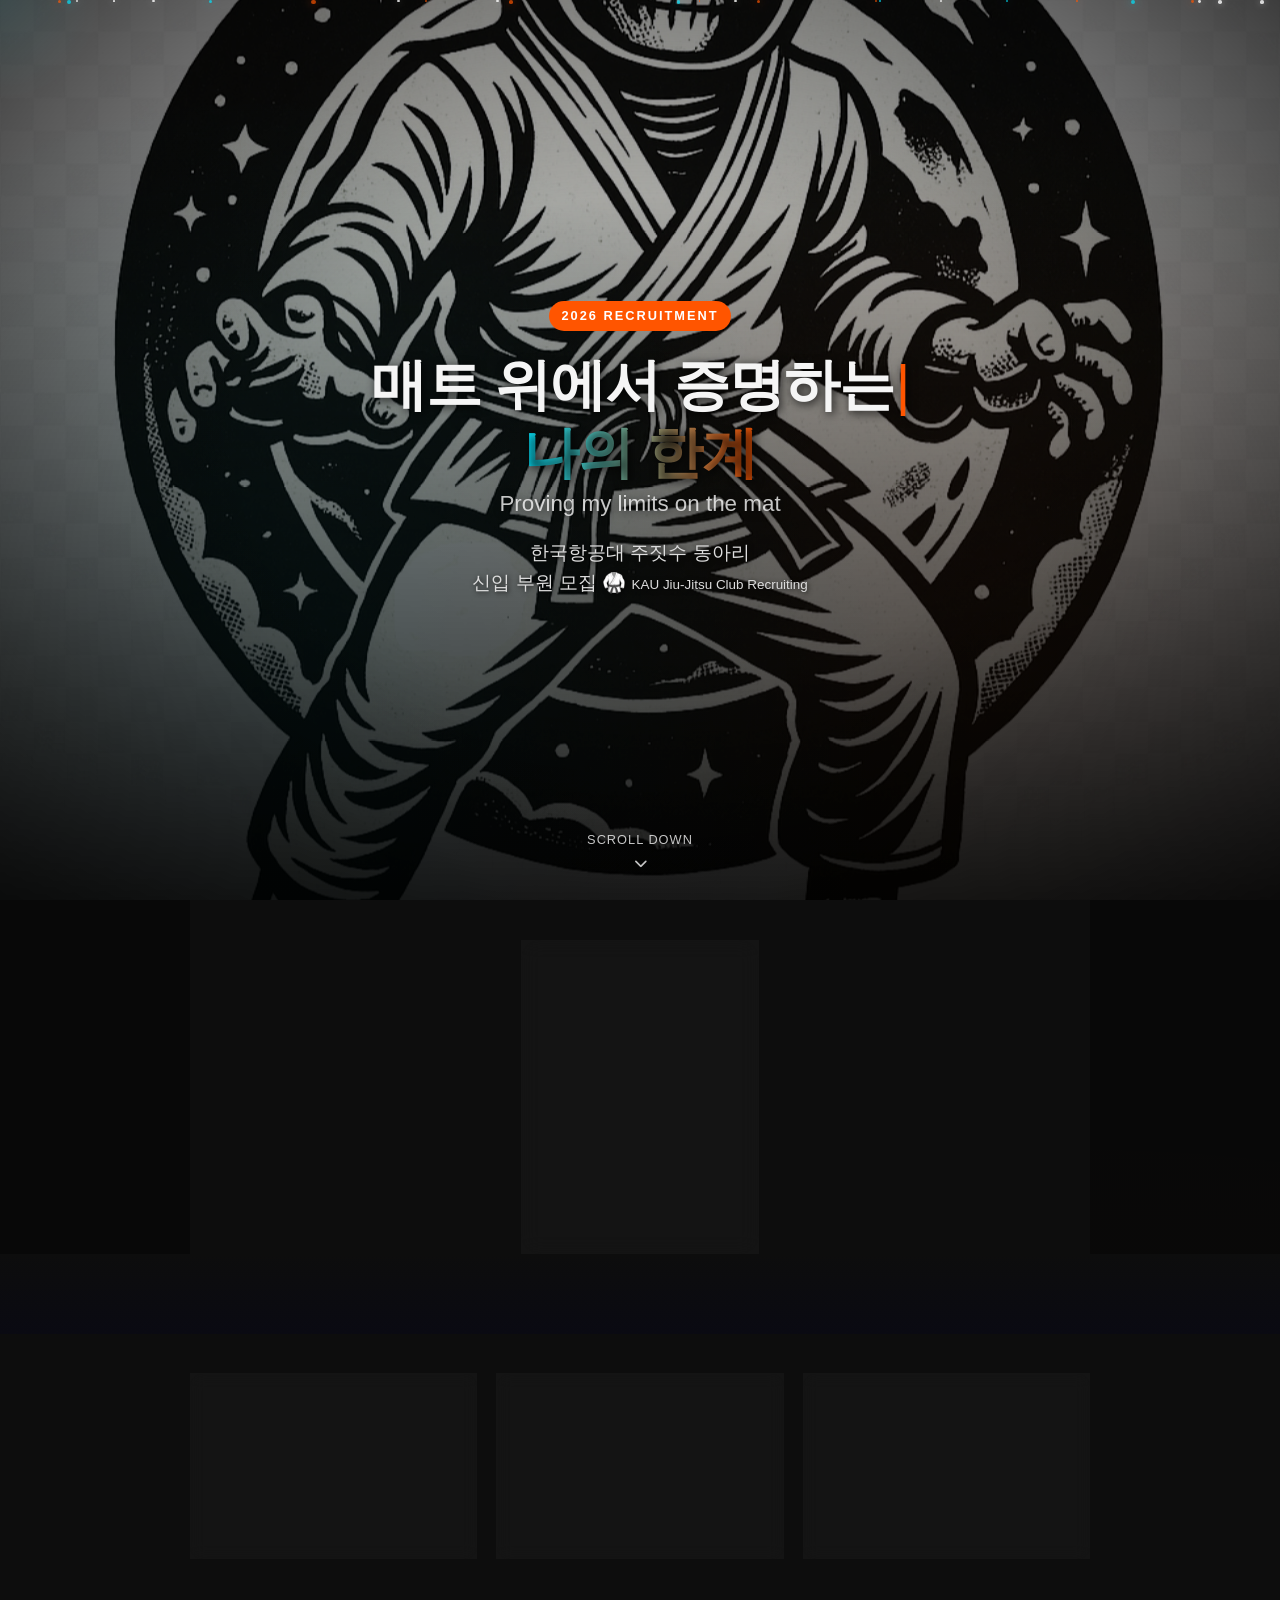
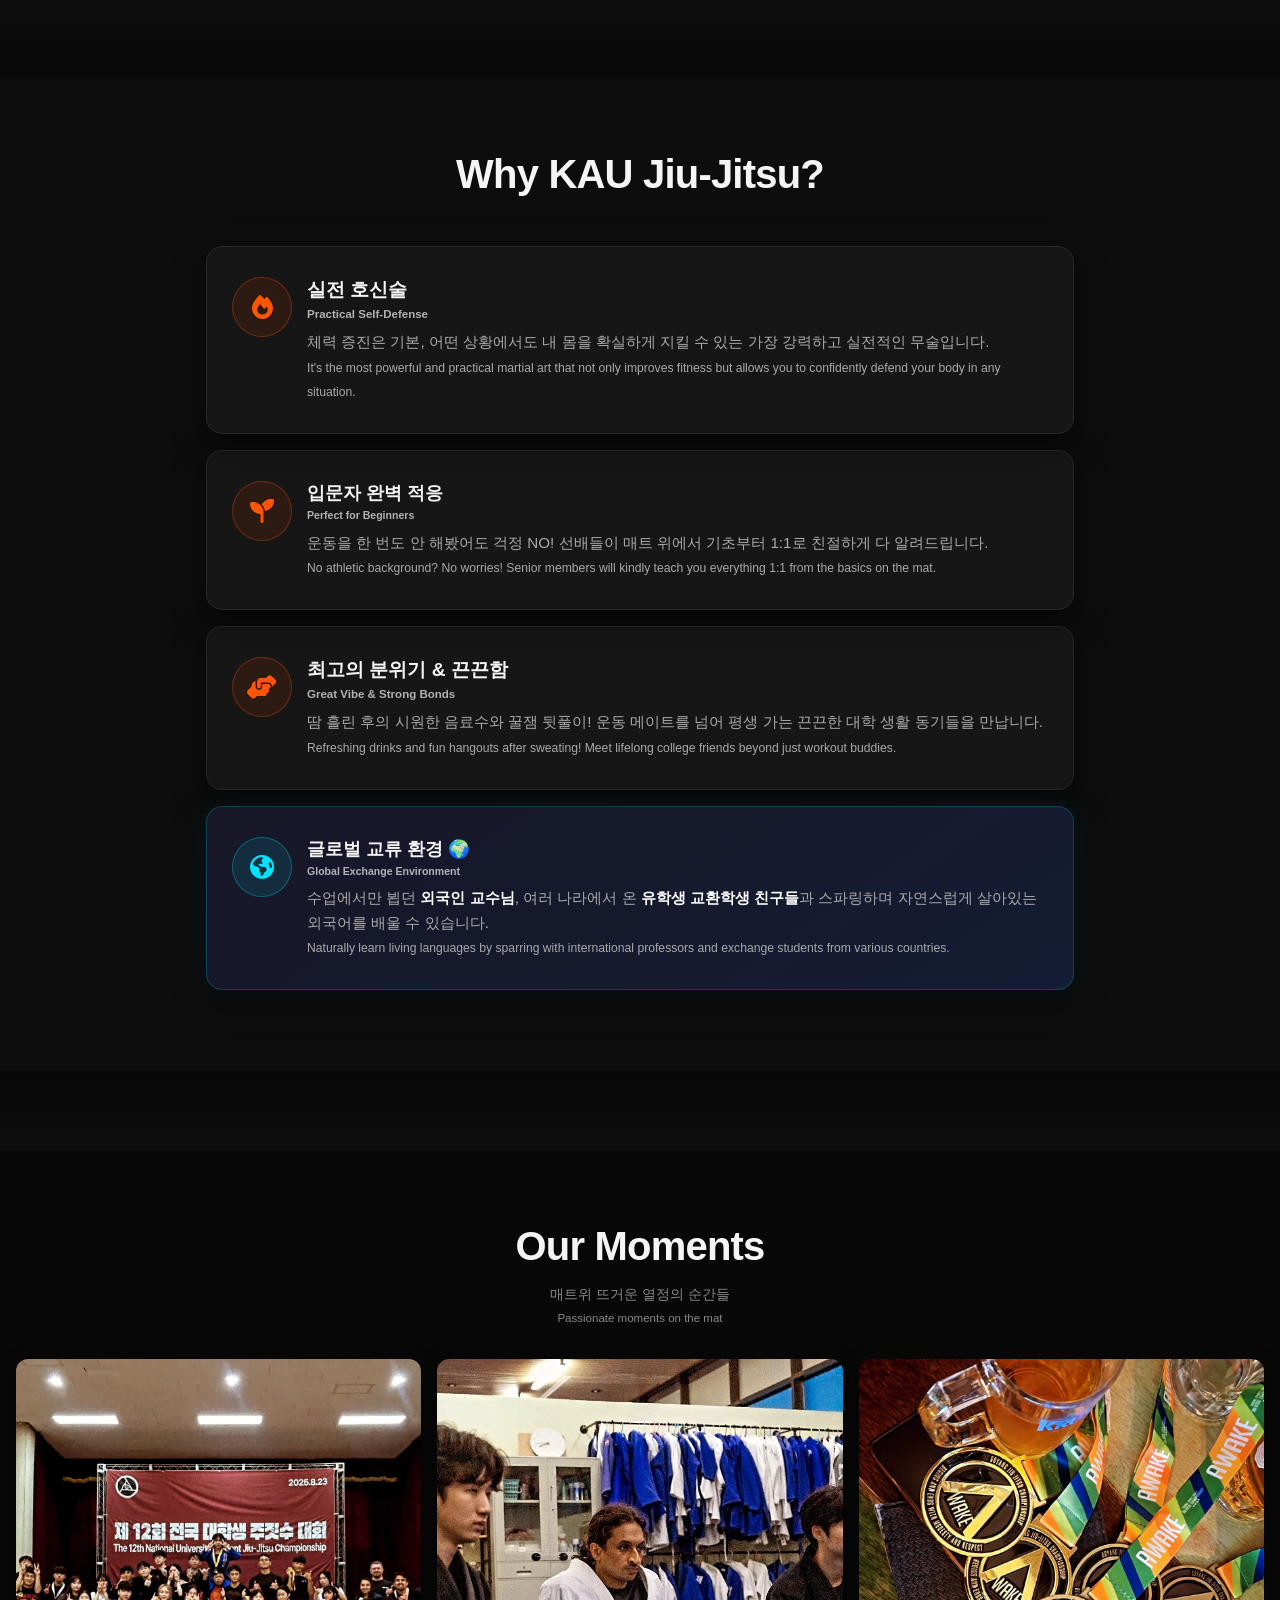
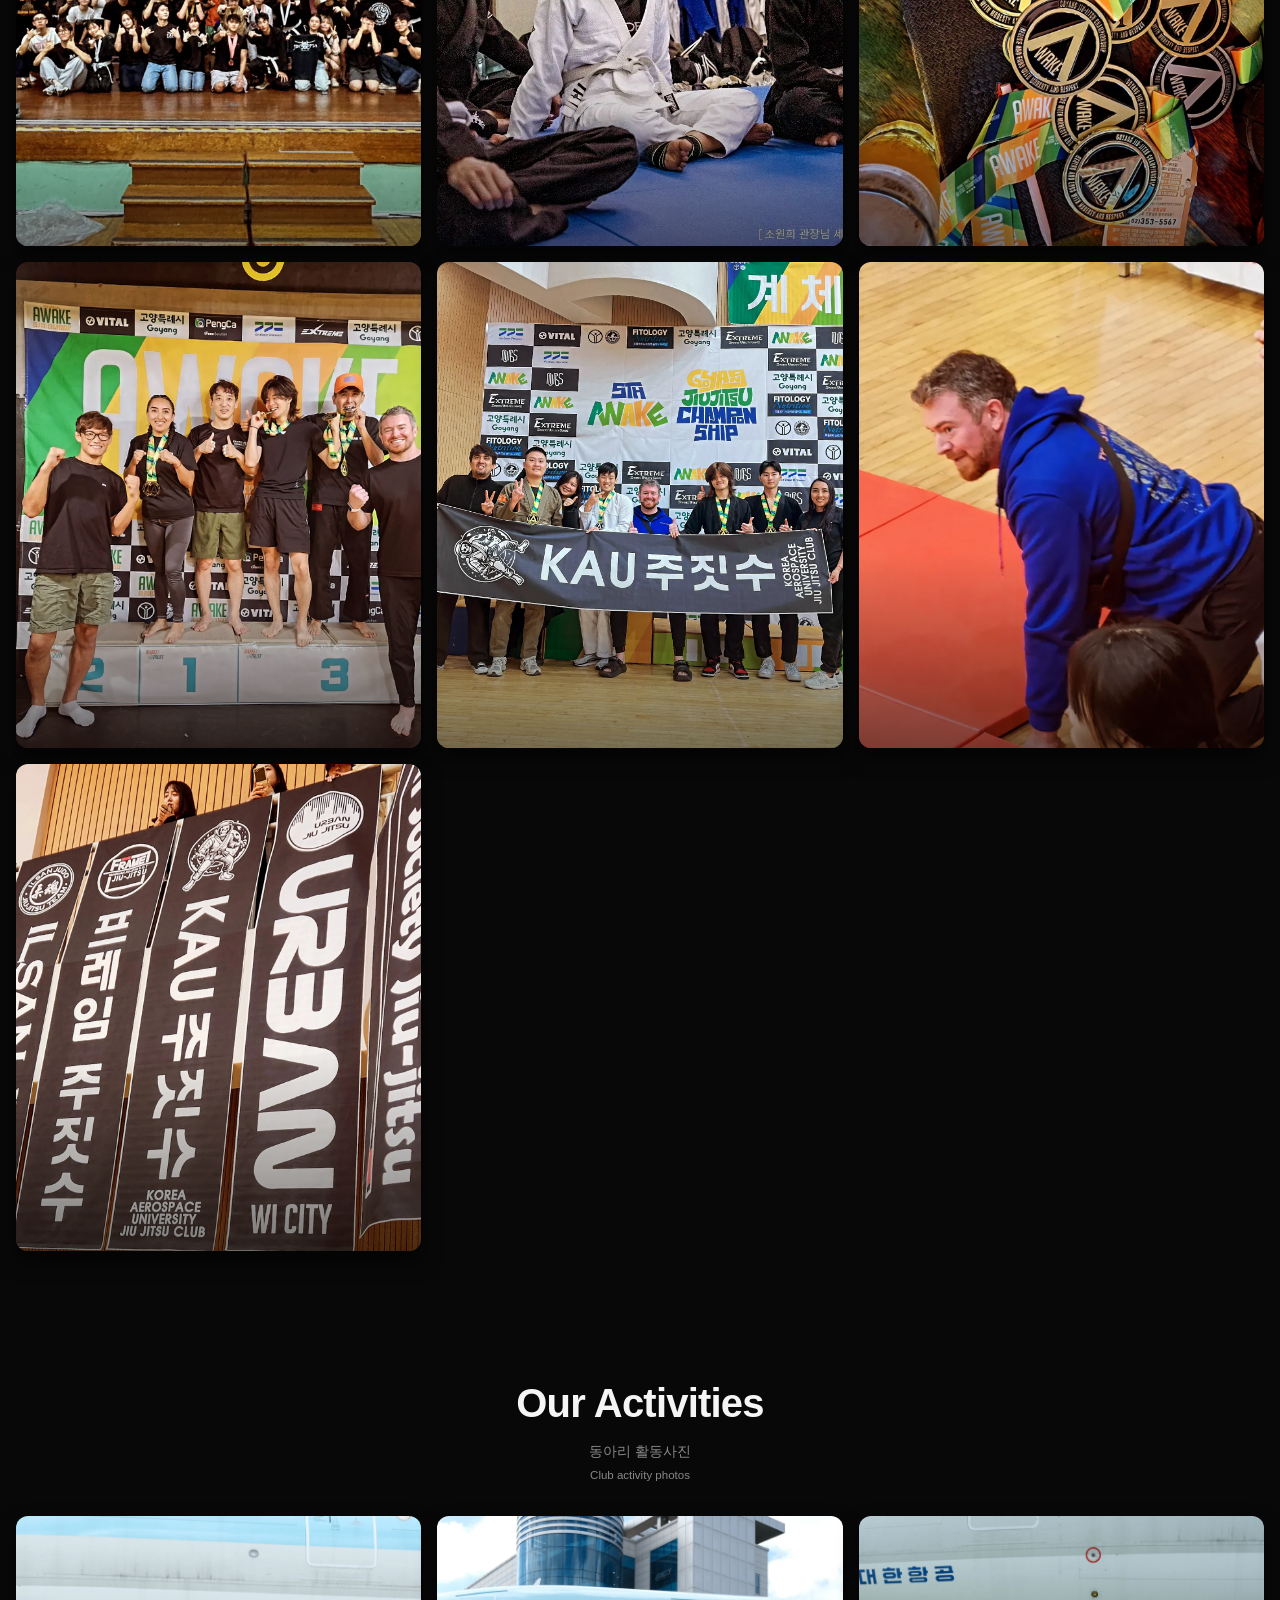
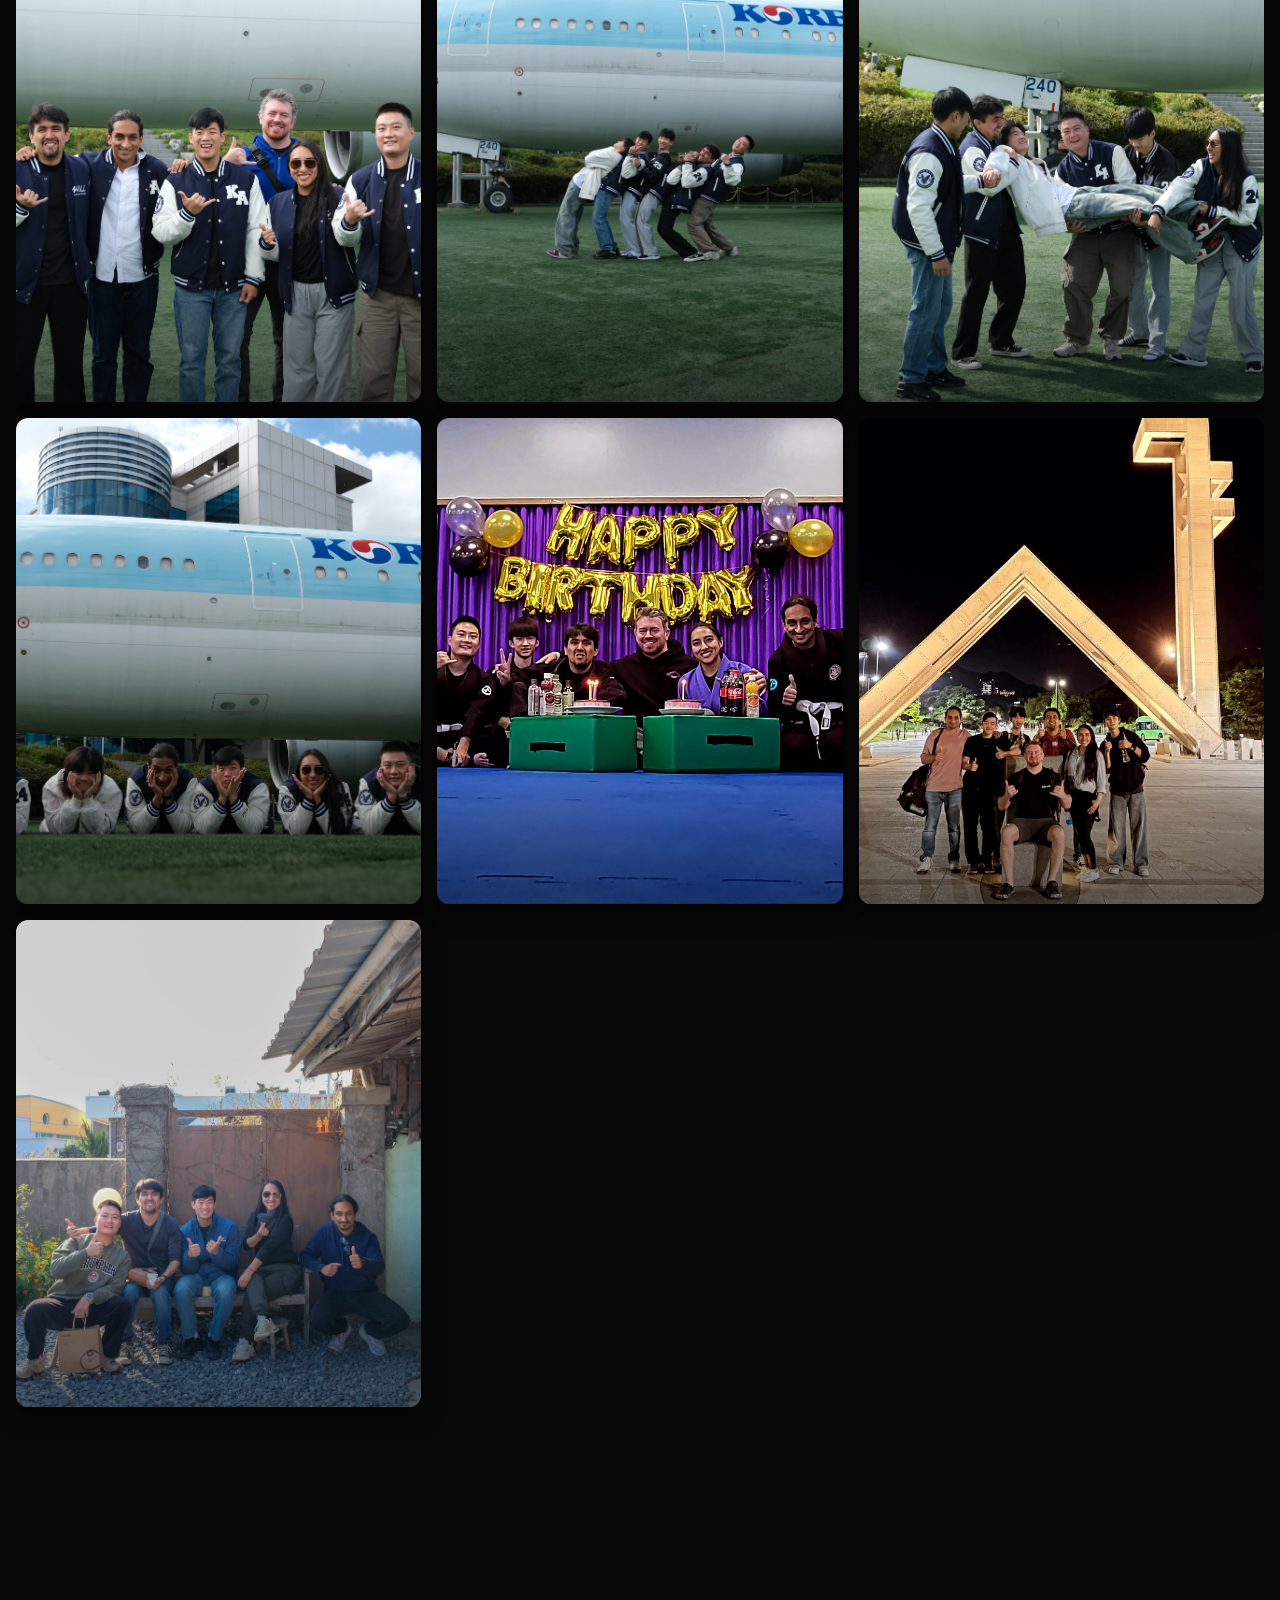
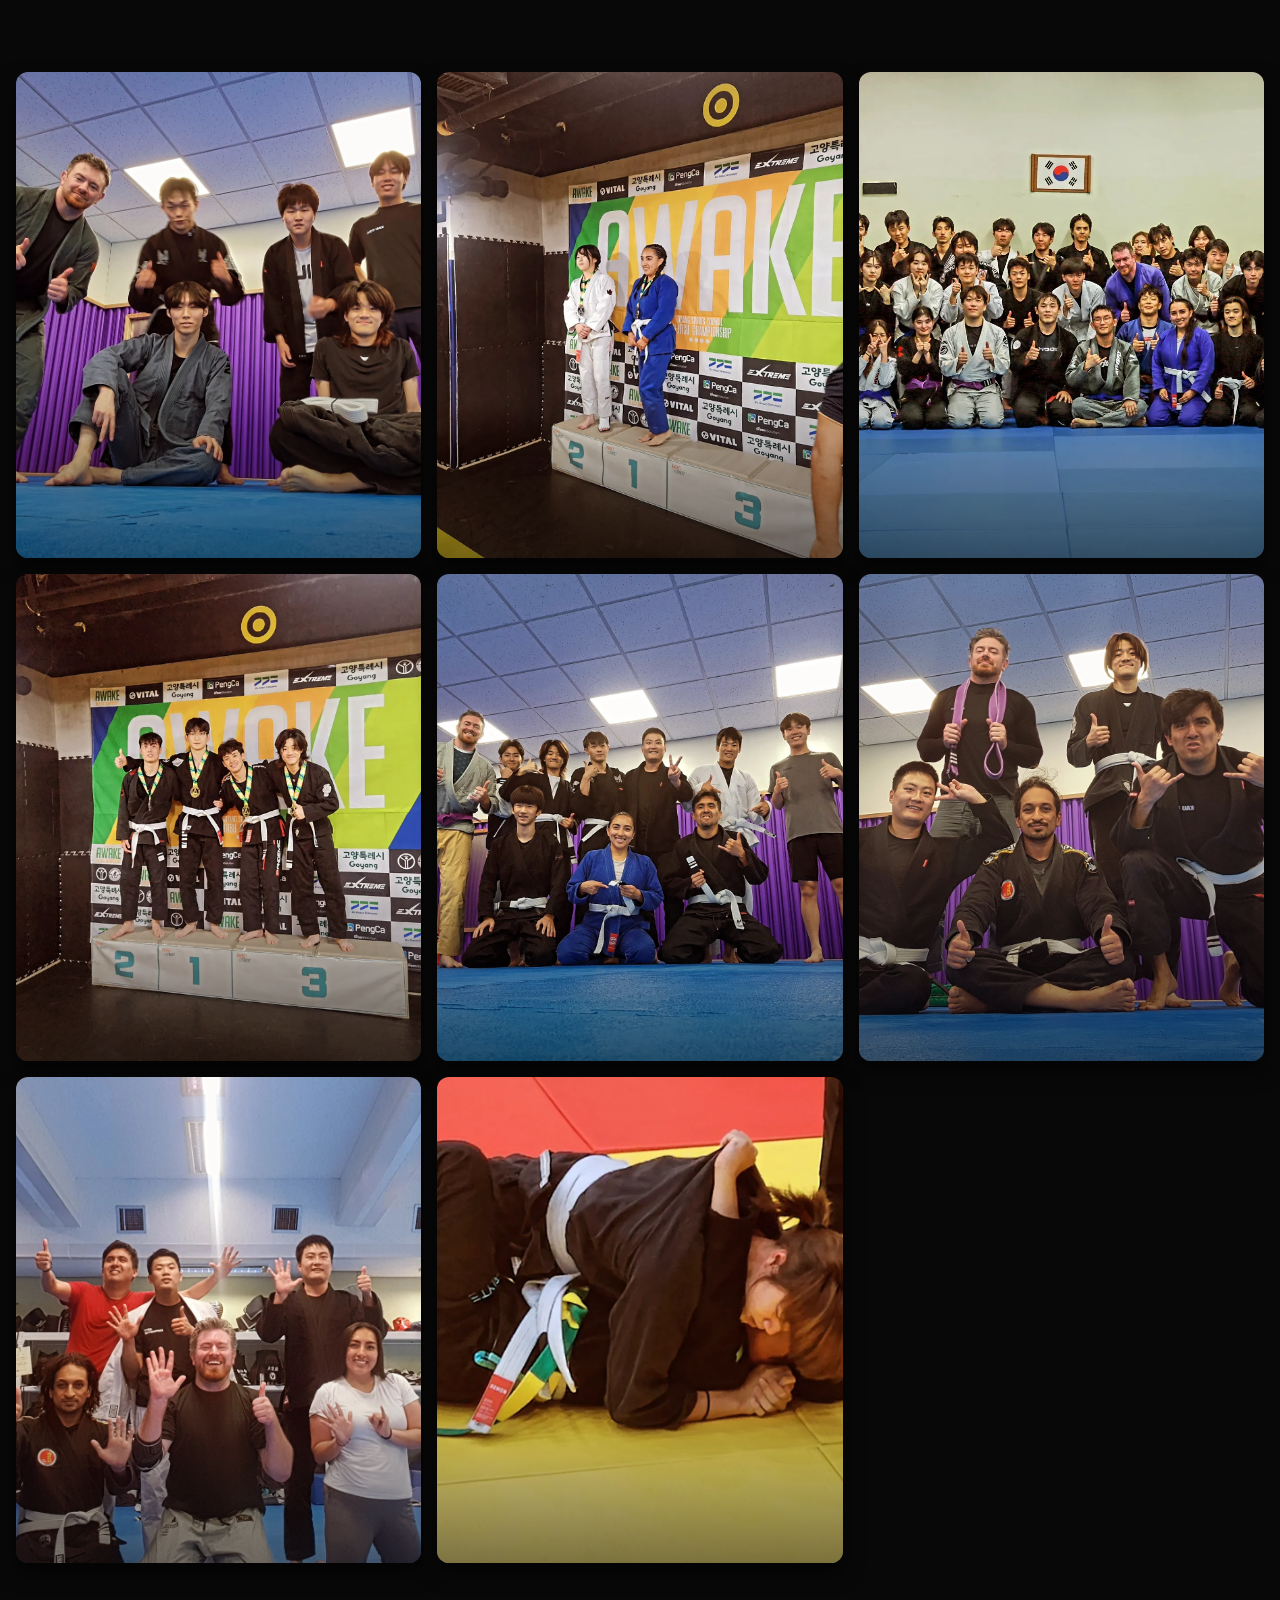
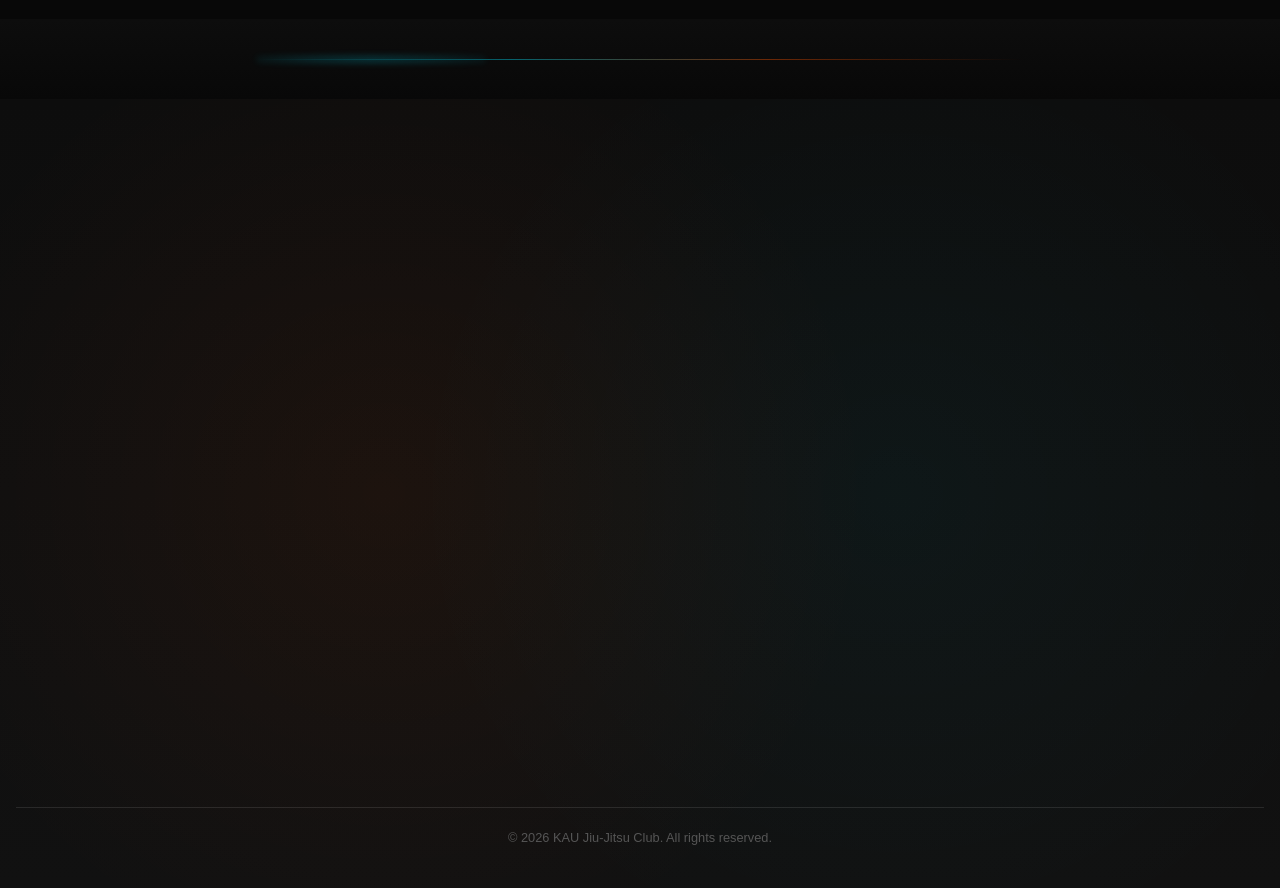
==== commit 1bd76f77: "feat: 랜딩페이지 디자인 전면 업데이트 - body max-width 제거, 내부 컨테이너만 제한하여 데스크톱 레이아웃 개선 - 히어로 섹션: cover 배경 + 다중 레이어 " ====
--- a/index.html
+++ b/index.html
@@ -78,14 +78,17 @@
     <section class="stats-section" id="stats" aria-label="동아리 통계">
         <div class="stats-grid">
             <div class="stat-item fade-in">
+                <i class="fa-solid fa-users stat-icon"></i>
                 <div class="stat-number" data-target="80">0</div>
                 <div class="stat-label">활동 부원</div>
             </div>
             <div class="stat-item fade-in">
+                <i class="fa-solid fa-calendar stat-icon"></i>
                 <div class="stat-number" data-target="2025">0</div>
                 <div class="stat-label">설립년도</div>
             </div>
             <div class="stat-item fade-in">
+                <i class="fa-solid fa-gift stat-icon"></i>
                 <div class="stat-number" data-target="0" data-suffix="원">0원</div>
                 <div class="stat-label">가입비</div>
             </div>
--- a/style.css
+++ b/style.css
@@ -5,6 +5,12 @@
     --accent-orange: #ff5500;
     --card-bg: #1a1a1a;
     --font-main: 'Pretendard', -apple-system, BlinkMacSystemFont, "Segoe UI", Roboto, "Helvetica Neue", Arial, sans-serif;
+    --space-xs: 8px;
+    --space-sm: 16px;
+    --space-md: 24px;
+    --space-lg: 40px;
+    --space-xl: 64px;
+    --space-2xl: 80px;
 }
 
 * {
@@ -23,12 +29,10 @@
     color: var(--text-color);
     line-height: 1.6;
     overflow-x: hidden;
-    max-width: 600px;
     margin: 0 auto;
     background-image:
         radial-gradient(circle at 15% 50%, rgba(0, 229, 255, 0.05), transparent 25%),
         radial-gradient(circle at 85% 30%, rgba(255, 85, 0, 0.05), transparent 25%);
-    box-shadow: 0 0 20px rgba(0, 0, 0, 0.5);
     min-height: 100vh;
     transition: background-color 0.6s ease;
 }
@@ -65,7 +69,7 @@
     width: 100%;
     height: 100%;
     background-image: url('./images/hero_airplane.jpg');
-    background-size: contain;
+    background-size: cover;
     background-color: #0d0d0d;
     background-position: center;
     background-repeat: no-repeat;
@@ -81,7 +85,11 @@
     left: 0;
     width: 100%;
     height: 100%;
-    background: linear-gradient(to bottom, rgba(0, 0, 0, 0.4) 0%, rgba(0, 0, 0, 0.8) 100%);
+    background:
+        radial-gradient(ellipse at center, transparent 40%, rgba(0, 0, 0, 0.7) 100%),
+        linear-gradient(to bottom, rgba(0, 0, 0, 0.2) 0%, rgba(0, 0, 0, 0.85) 100%),
+        radial-gradient(circle at 20% 80%, rgba(0, 229, 255, 0.12) 0%, transparent 50%),
+        radial-gradient(circle at 80% 80%, rgba(255, 85, 0, 0.10) 0%, transparent 50%);
     z-index: 2;
 }
 
@@ -115,6 +123,7 @@
     line-height: 1.2;
     margin-bottom: 20px;
     text-shadow: 2px 2px 10px rgba(0, 0, 0, 0.8);
+    letter-spacing: -0.02em;
 }
 
 /* ① 타이핑 효과 커서 */
@@ -221,21 +230,37 @@
 
 /* 공통 컨테이너 */
 .container {
-    padding: 60px 20px;
+    padding: var(--space-xl) var(--space-sm);
+    max-width: 720px;
+    margin: 0 auto;
 }
 
 .section-title {
     font-size: 2.2rem;
     font-weight: 800;
-    margin-bottom: 40px;
+    margin-bottom: var(--space-lg);
     text-align: center;
+    letter-spacing: -0.02em;
 }
 
 /* QR 섹션 */
 .qr-section {
     text-align: center;
-    padding: 40px 20px 0;
+    padding: var(--space-lg) var(--space-sm) 0;
     background-color: var(--bg-color);
+    max-width: 720px;
+    margin: 0 auto;
+}
+
+.qr-code-wrap {
+    background: rgba(255, 255, 255, 0.03);
+    backdrop-filter: blur(10px);
+    -webkit-backdrop-filter: blur(10px);
+    border-radius: 20px;
+    padding: 30px;
+    border: 1px solid rgba(255, 255, 255, 0.08);
+    display: inline-block;
+    position: relative;
 }
 
 .qr-desc {
@@ -255,6 +280,27 @@
     border: 3px solid rgba(255, 255, 255, 0.8);
     background: #fff;
     padding: 5px;
+    position: relative;
+    z-index: 1;
+}
+
+.qr-code-wrap::after {
+    content: '';
+    position: absolute;
+    top: 50%;
+    left: 50%;
+    transform: translate(-50%, -50%);
+    width: 170px;
+    height: 170px;
+    border: 2px solid var(--accent-orange);
+    border-radius: 16px;
+    animation: qrPulse 2s ease-in-out infinite;
+    pointer-events: none;
+}
+
+@keyframes qrPulse {
+    0%, 100% { transform: translate(-50%, -50%) scale(1); opacity: 0.4; }
+    50% { transform: translate(-50%, -50%) scale(1.08); opacity: 0.1; }
 }
 
 .qr-cta {
@@ -266,7 +312,7 @@
 
 /* 통계 섹션 */
 .stats-section {
-    padding: 40px 20px;
+    padding: var(--space-lg) var(--space-sm);
     background-color: var(--bg-color);
 }
 
@@ -275,13 +321,27 @@
     grid-template-columns: repeat(3, 1fr);
     gap: 15px;
     text-align: center;
+    max-width: 720px;
+    margin: 0 auto;
 }
 
 .stat-item {
-    padding: 20px 10px;
-    background: var(--card-bg);
+    padding: 30px 15px;
+    background: rgba(255, 255, 255, 0.03);
+    backdrop-filter: blur(8px);
+    -webkit-backdrop-filter: blur(8px);
     border-radius: 12px;
-    border: 1px solid rgba(255, 255, 255, 0.05);
+    border: 1px solid rgba(255, 255, 255, 0.06);
+    border-top: 3px solid;
+    border-image: linear-gradient(90deg, var(--accent-blue), var(--accent-orange)) 1;
+    transition: transform 0.3s ease, border-color 0.3s ease;
+}
+
+.stat-icon {
+    font-size: 1.4rem;
+    color: var(--accent-blue);
+    margin-bottom: 10px;
+    opacity: 0.8;
 }
 
 .stat-number {
@@ -307,16 +367,18 @@
 }
 
 .benefit-card {
-    background-color: var(--card-bg);
+    background: rgba(255, 255, 255, 0.04);
+    backdrop-filter: blur(12px);
+    -webkit-backdrop-filter: blur(12px);
     border-radius: 16px;
-    padding: 25px 20px;
-    margin-bottom: 20px;
+    padding: var(--space-md) var(--space-sm);
+    margin-bottom: var(--space-sm);
     display: flex;
     align-items: flex-start;
     gap: 15px;
     box-shadow: 0 10px 30px rgba(0, 0, 0, 0.5);
-    border: 1px solid rgba(255, 255, 255, 0.05);
-    transition: transform 0.3s ease, box-shadow 0.3s ease;
+    border: 1px solid rgba(255, 255, 255, 0.08);
+    transition: transform 0.3s ease, box-shadow 0.3s ease, border-color 0.3s ease;
     position: relative;
     overflow: hidden;
 }
@@ -326,8 +388,11 @@
 }
 
 .benefit-card.highlight-card {
-    background: linear-gradient(145deg, #1a1a2e, #16213e);
-    border: 1px solid rgba(0, 229, 255, 0.3);
+    background: linear-gradient(145deg, rgba(26, 26, 46, 0.8), rgba(22, 33, 62, 0.8));
+    backdrop-filter: blur(12px);
+    -webkit-backdrop-filter: blur(12px);
+    border: 1px solid rgba(0, 229, 255, 0.2);
+    box-shadow: 0 10px 30px rgba(0, 0, 0, 0.5), 0 0 30px rgba(0, 229, 255, 0.08);
 }
 
 .benefit-card.highlight-card .icon-box {
@@ -412,7 +477,7 @@
 
 /* 갤러리 섹션 */
 .gallery-section {
-    padding: 60px 0 40px 0;
+    padding: var(--space-xl) 0 var(--space-lg) 0;
     background-color: #080808;
     overflow: hidden;
 }
@@ -426,6 +491,7 @@
     color: #888;
     margin-bottom: 30px;
     font-size: 0.9rem;
+    padding: 0 var(--space-sm);
 }
 
 .gallery-container {
@@ -456,6 +522,7 @@
     box-shadow: 0 10px 20px rgba(0, 0, 0, 0.6);
     cursor: pointer;
     transition: transform 0.3s ease;
+    aspect-ratio: 5 / 6;
 }
 
 .gallery-item:active {
@@ -464,8 +531,14 @@
 
 .gallery-item::after {
     content: '';
-    display: block;
-    padding-bottom: 120%;
+    position: absolute;
+    bottom: 0;
+    left: 0;
+    right: 0;
+    height: 40%;
+    background: linear-gradient(to top, rgba(0, 0, 0, 0.5), transparent);
+    pointer-events: none;
+    z-index: 1;
 }
 
 .gallery-item img {
@@ -607,9 +680,12 @@
 
 /* CTA 섹션 */
 .cta-section {
-    padding: 80px 20px 40px;
+    padding: var(--space-2xl) var(--space-sm) var(--space-lg);
     text-align: center;
-    background: linear-gradient(to top, #111 0%, var(--bg-color) 100%);
+    background:
+        radial-gradient(circle at 30% 50%, rgba(255, 85, 0, 0.06) 0%, transparent 50%),
+        radial-gradient(circle at 70% 50%, rgba(0, 229, 255, 0.04) 0%, transparent 50%),
+        linear-gradient(to top, #111 0%, var(--bg-color) 100%);
 }
 
 .cta-title {
@@ -661,6 +737,23 @@
 @keyframes ctaPulse {
     0%, 100% { box-shadow: 0 10px 20px rgba(255, 85, 0, 0.3); }
     50% { box-shadow: 0 10px 30px rgba(255, 85, 0, 0.5), 0 0 40px rgba(255, 85, 0, 0.15); }
+}
+
+.btn-primary::before {
+    content: '';
+    position: absolute;
+    top: 0;
+    left: -100%;
+    width: 50%;
+    height: 100%;
+    background: linear-gradient(90deg, transparent, rgba(255, 255, 255, 0.15), transparent);
+    animation: btnShine 3s ease-in-out infinite;
+    pointer-events: none;
+}
+
+@keyframes btnShine {
+    0% { left: -100%; }
+    50%, 100% { left: 150%; }
 }
 
 .btn-primary:active {
@@ -857,19 +950,28 @@
 /* ④ 섹션 구분선 글로우 */
 .section-divider {
     position: relative;
-    height: 2px;
+    height: 80px;
     display: flex;
     justify-content: center;
     align-items: center;
     overflow: hidden;
+    background: linear-gradient(to bottom, var(--bg-color), #080808);
+}
+
+.section-divider:nth-of-type(2) {
+    background: linear-gradient(to bottom, var(--bg-color), #0a0a12);
+}
+
+.section-divider:nth-of-type(4) {
+    background: linear-gradient(to bottom, #080808, var(--bg-color));
 }
 
 .divider-glow {
-    width: 80%;
+    width: 60%;
     height: 1px;
     background: linear-gradient(90deg, transparent, var(--accent-blue), var(--accent-orange), transparent);
     position: relative;
-    opacity: 0.6;
+    opacity: 0.4;
 }
 
 .divider-glow::after {
@@ -938,6 +1040,58 @@
     transition: background-color 0.6s ease;
 }
 
+/* 데스크톱 커서 글로우 */
+.cursor-glow {
+    position: fixed;
+    top: 0;
+    left: 0;
+    width: 200px;
+    height: 200px;
+    border-radius: 50%;
+    background: radial-gradient(circle, rgba(0, 229, 255, 0.08), transparent 70%);
+    pointer-events: none;
+    z-index: 9999;
+    mix-blend-mode: screen;
+    will-change: transform;
+}
+
+/* 데스크톱 hover 상태 */
+@media (hover: hover) {
+    .benefit-card:hover {
+        transform: translateY(-4px);
+        box-shadow: 0 16px 40px rgba(0, 0, 0, 0.6);
+        border-color: rgba(255, 255, 255, 0.12);
+    }
+
+    .benefit-card.highlight-card:hover {
+        border-color: rgba(0, 229, 255, 0.4);
+        box-shadow: 0 16px 40px rgba(0, 0, 0, 0.6), 0 0 40px rgba(0, 229, 255, 0.12);
+    }
+
+    .gallery-item:hover img {
+        transform: scale(1.05);
+    }
+
+    .gallery-item:hover::before {
+        opacity: 1;
+    }
+
+    .btn-secondary:hover {
+        border-color: rgba(255, 255, 255, 0.3);
+        transform: translateY(-2px);
+    }
+
+    .btn-primary:hover {
+        transform: translateY(-2px);
+        box-shadow: 0 14px 28px rgba(255, 85, 0, 0.4);
+    }
+
+    .stat-item:hover {
+        transform: translateY(-2px);
+        border-color: rgba(255, 255, 255, 0.1);
+    }
+}
+
 /* 모션 감소 대응 */
 @media (prefers-reduced-motion: reduce) {
     *, *::before, *::after {
@@ -951,11 +1105,14 @@
     .particles-container { display: none; }
     .gradient-flow { animation: none !important; }
     .typing-cursor { display: none; }
+    .cursor-glow { display: none; }
 }
 
 /* 반응형: 태블릿 */
 @media (min-width: 768px) {
-    body {
+    .container,
+    .stats-grid,
+    .qr-section {
         max-width: 768px;
     }
 
@@ -986,16 +1143,35 @@
 
 /* 반응형: 데스크톱 */
 @media (min-width: 1024px) {
-    body {
-        max-width: 1024px;
+    .container,
+    .stats-grid,
+    .qr-section {
+        max-width: 900px;
+    }
+
+    .gallery-scroll {
+        display: grid;
+        grid-template-columns: repeat(3, 1fr);
+        gap: var(--space-sm);
+        overflow-x: visible;
+        scroll-snap-type: none;
+        padding: 0 var(--space-sm) var(--space-sm) var(--space-sm);
     }
 
     .gallery-item {
-        flex: 0 0 45%;
+        flex: none;
+    }
+
+    .swipe-hint {
+        display: none;
     }
 
     .benefits-section .container {
         display: grid;
         grid-template-columns: 1fr;
     }
-}
+
+    .hero-title {
+        font-size: 3.5rem;
+    }
+}
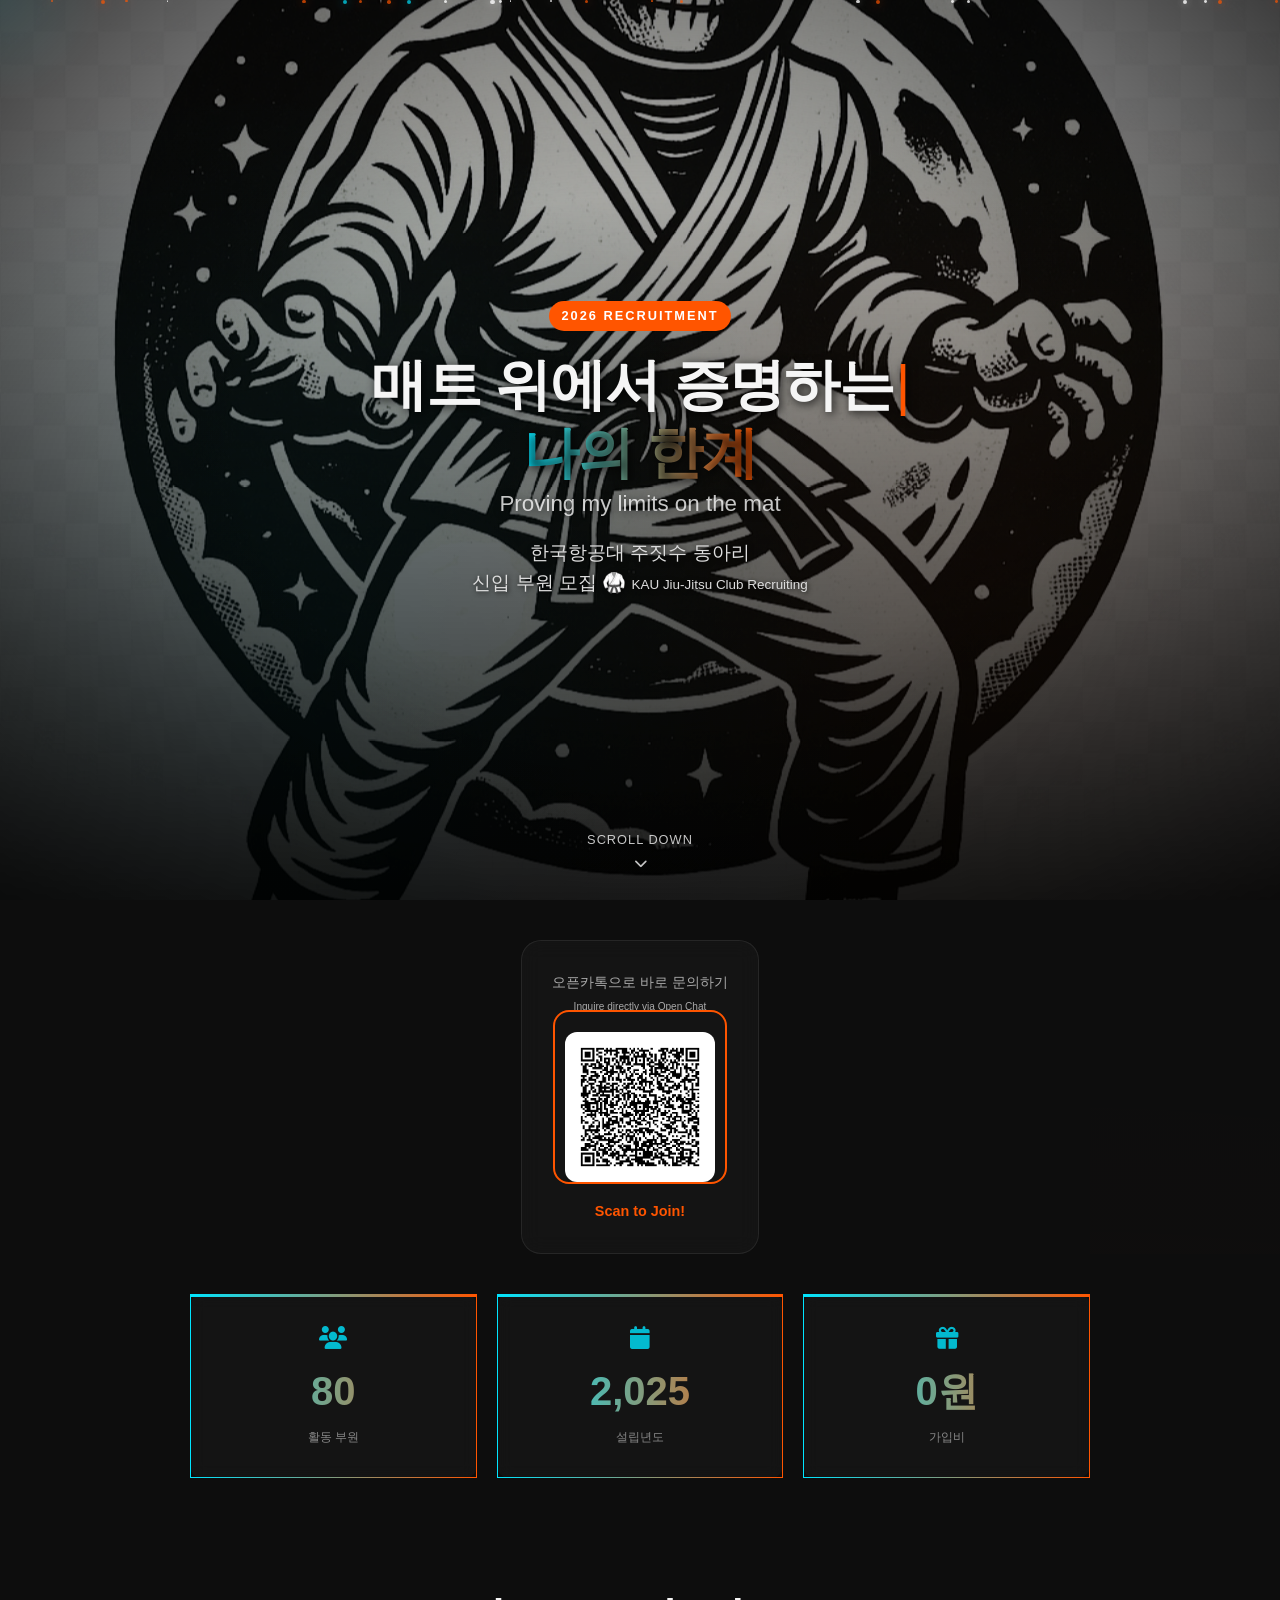
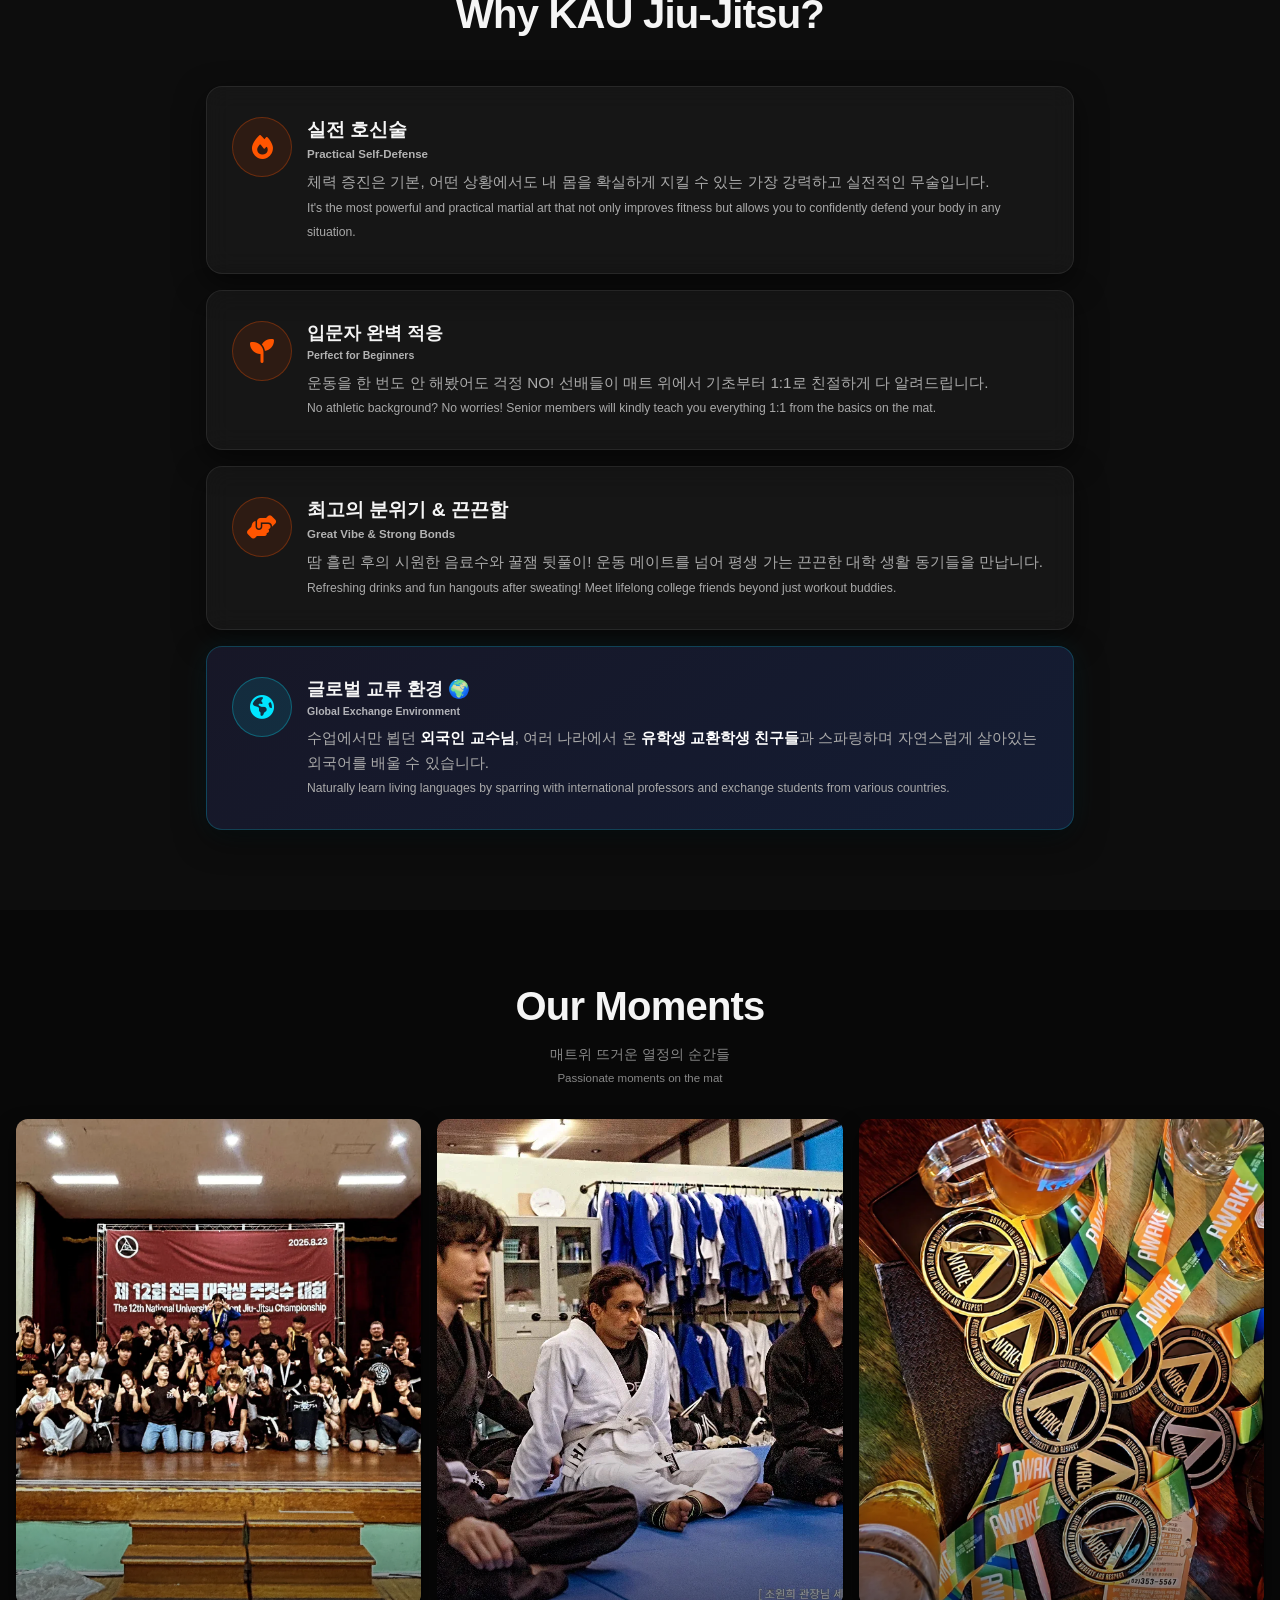
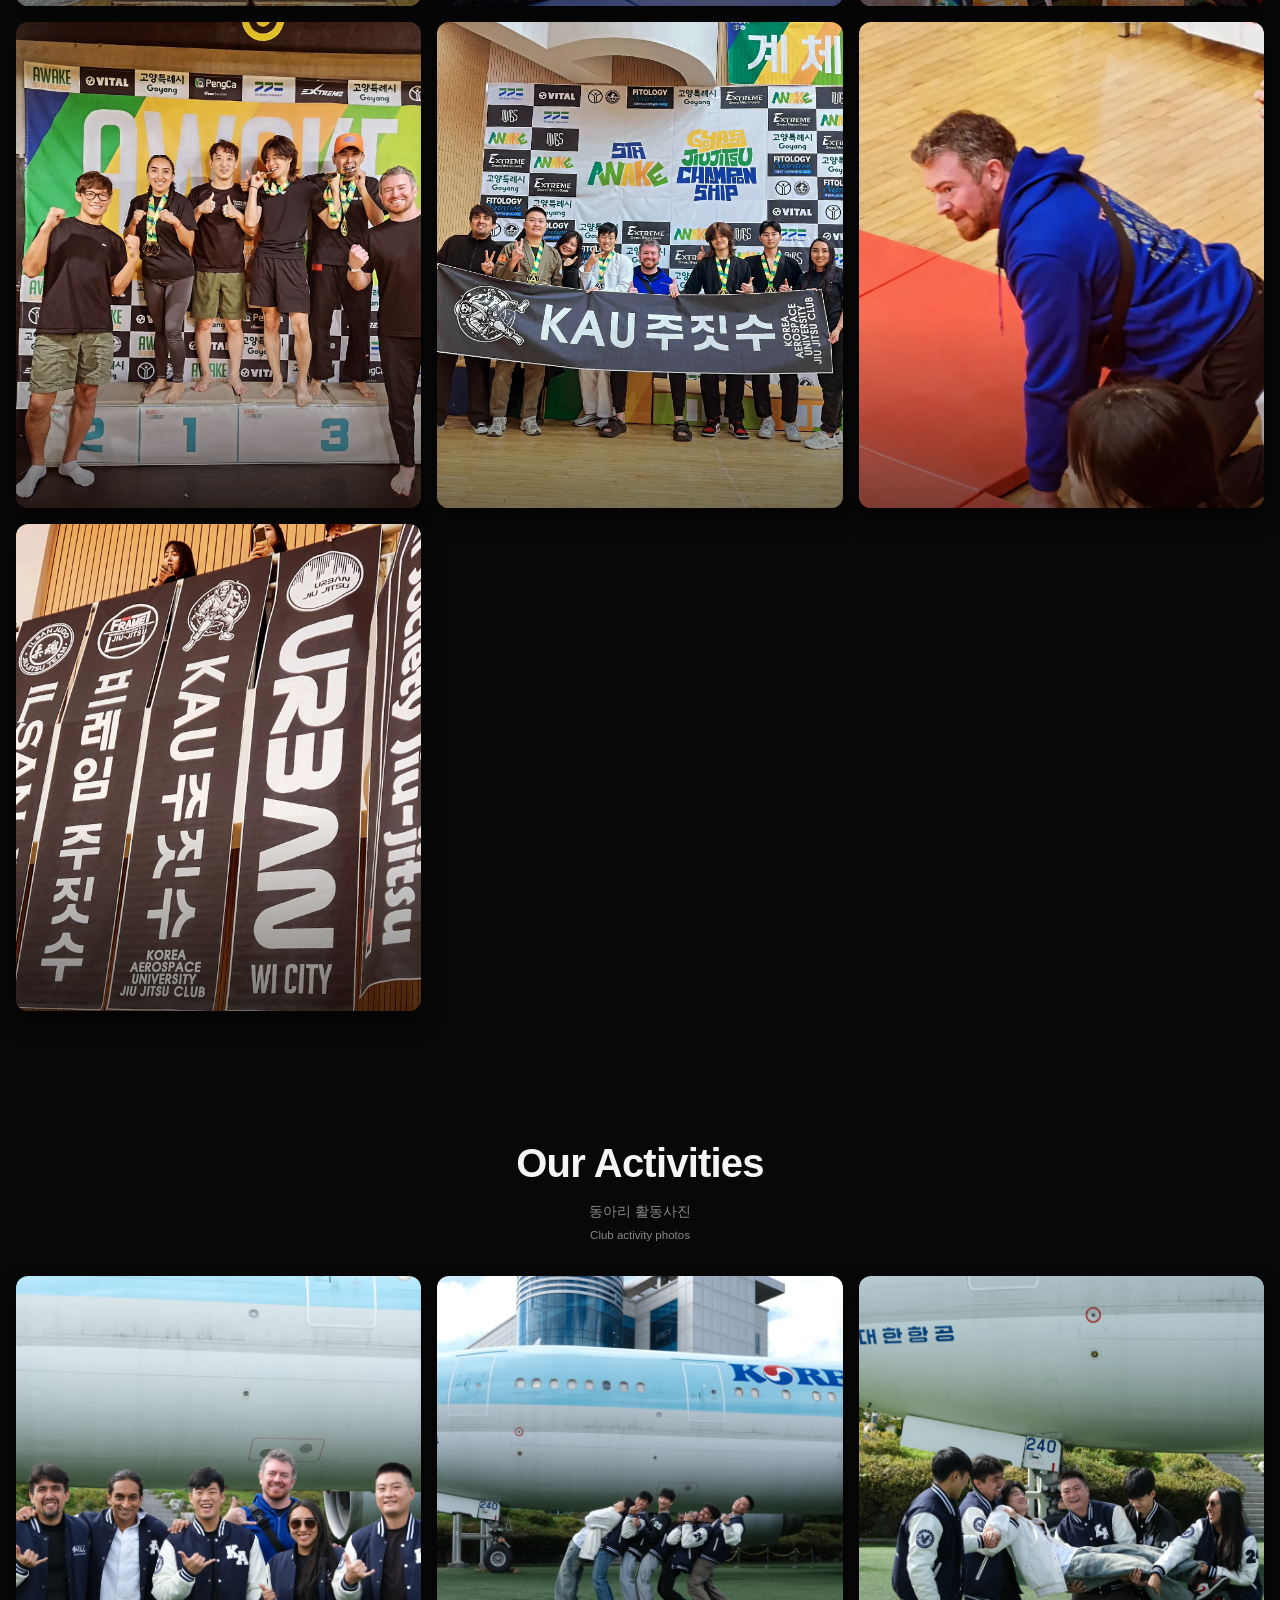
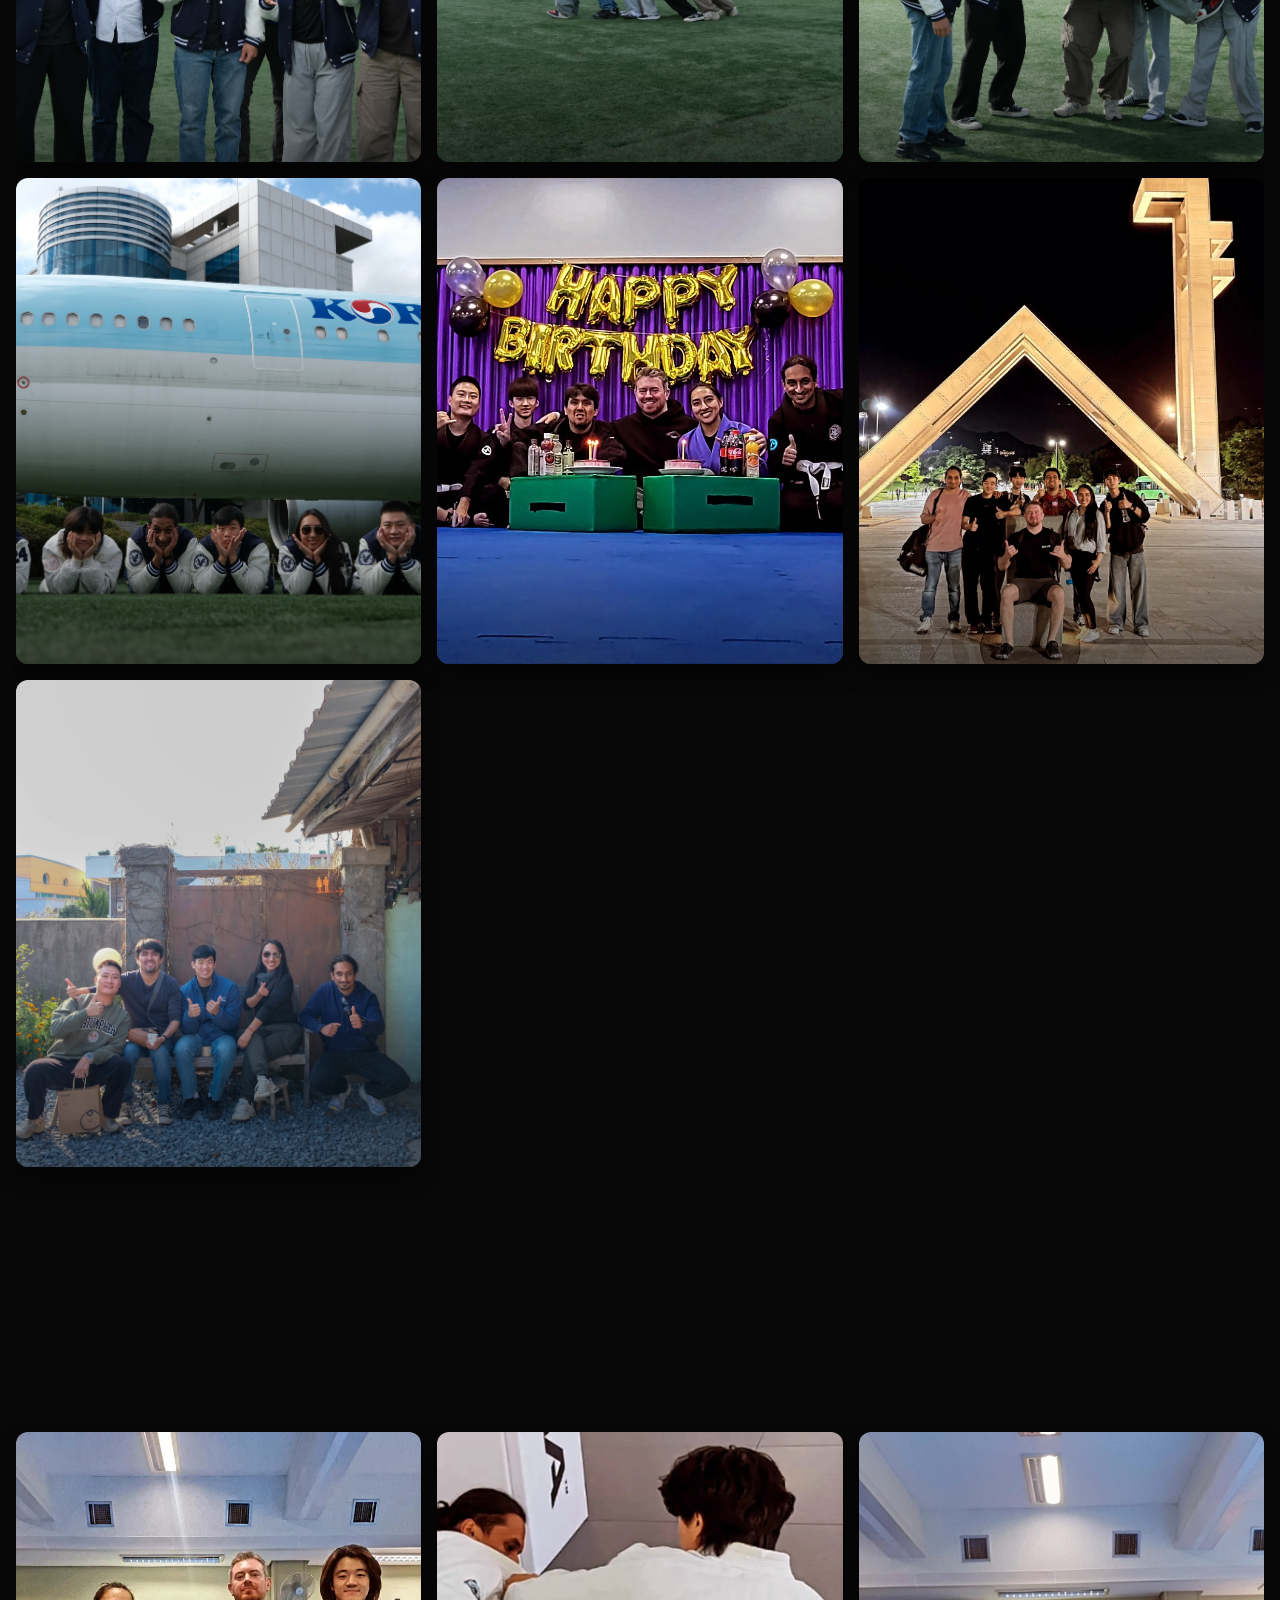
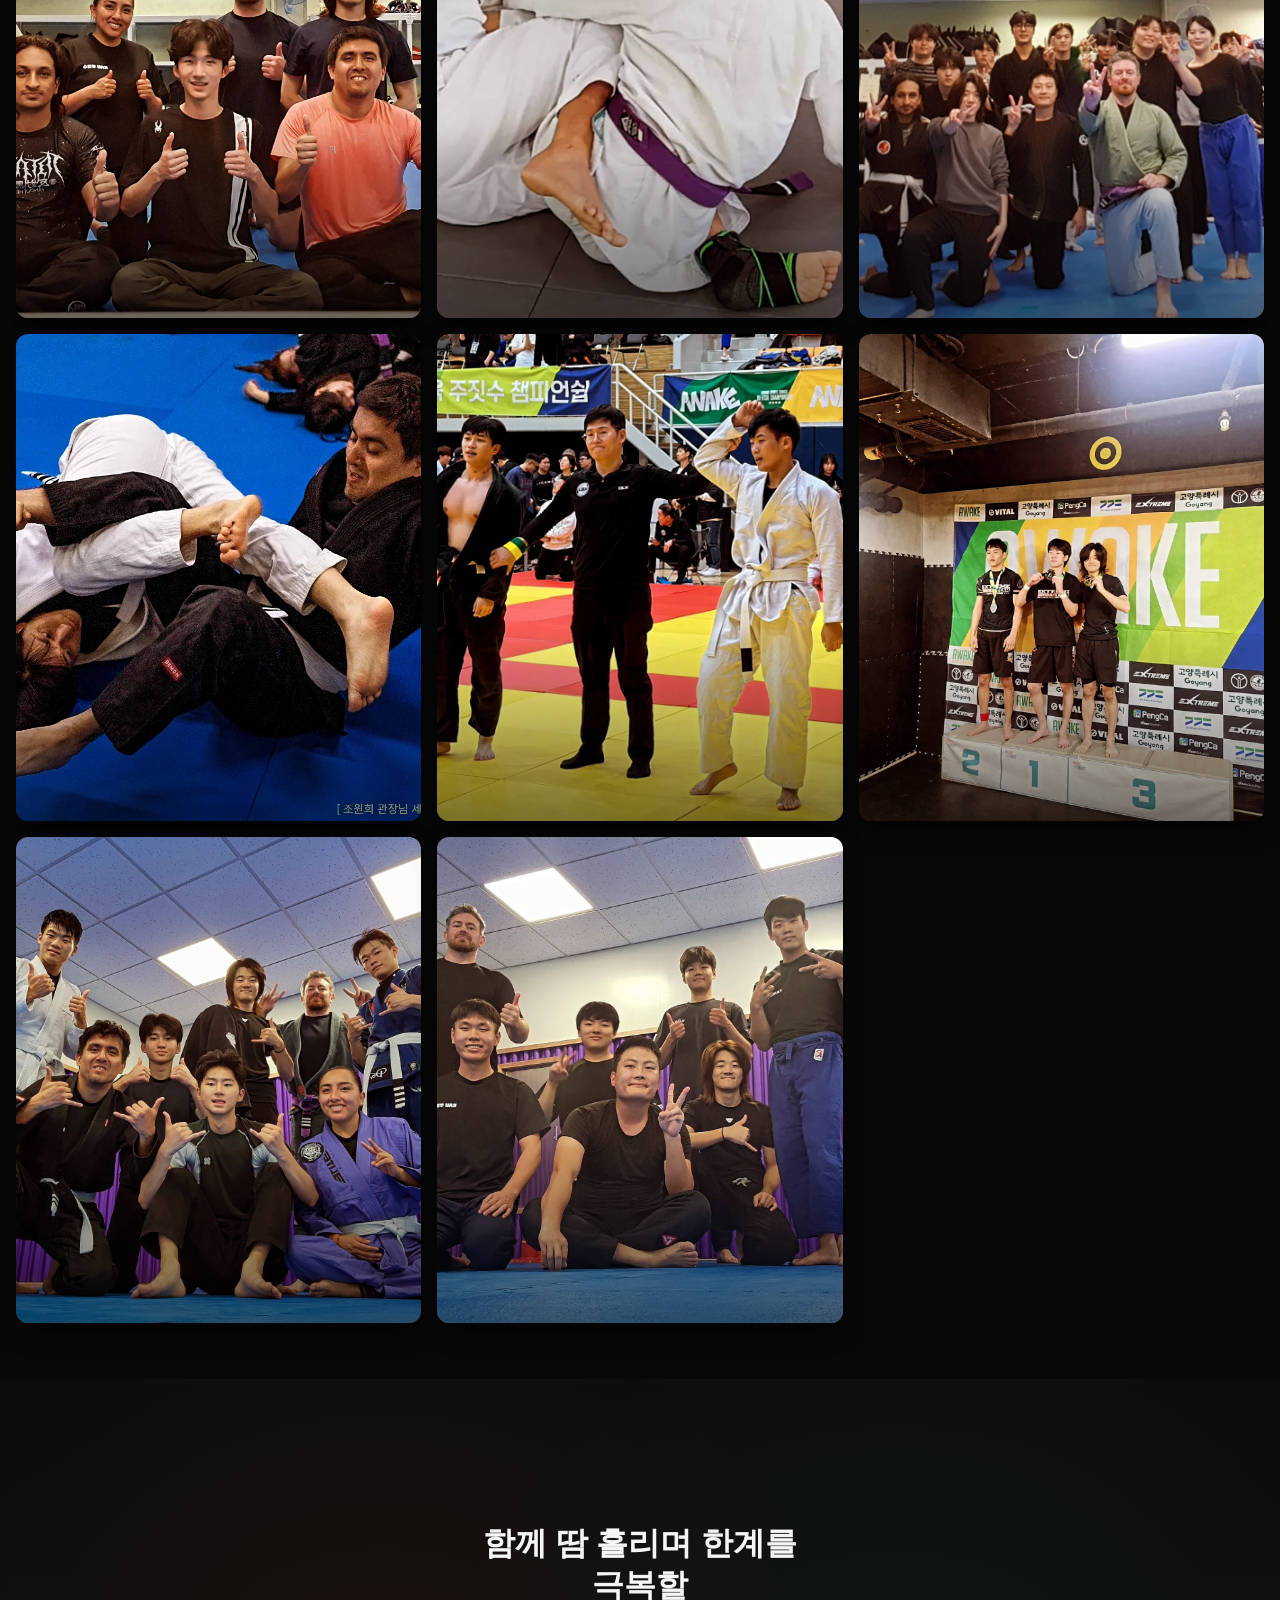
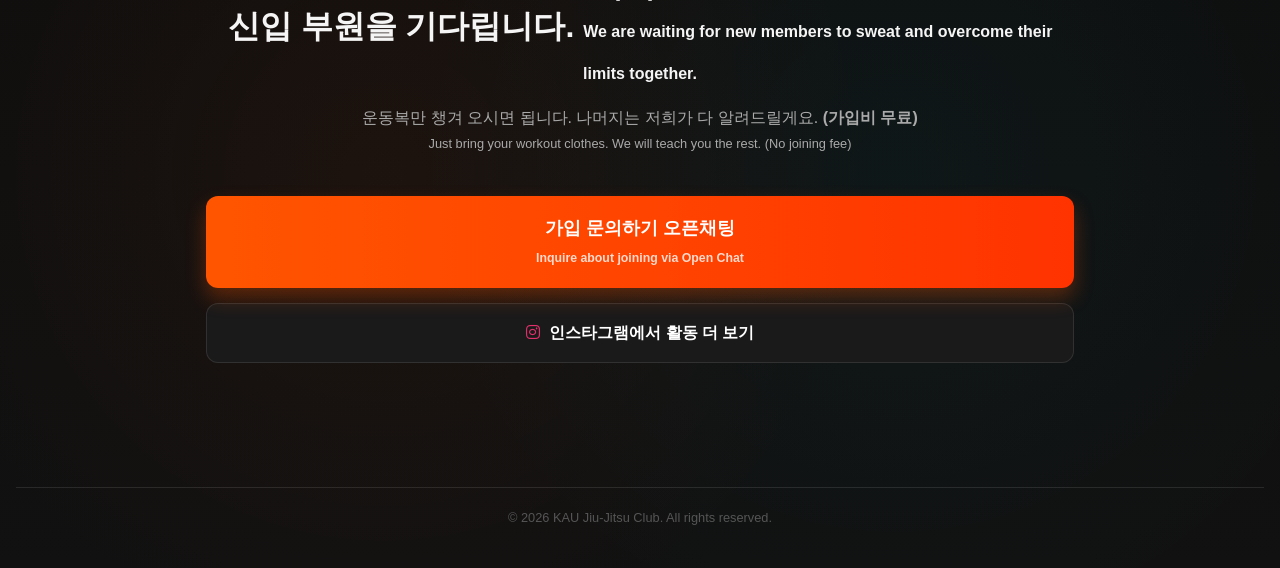
==== commit dd080cb8: "fix: 섹션 구분선(section-divider) 완전 제거 시안/오렌지 글로우 구분선이 시각적으로 거슬려서 HTML 4개 요소와 관련 CSS(.section-divider, ." ====
--- a/index.html
+++ b/index.html
@@ -71,9 +71,6 @@
         </div>
     </section>
 
-    <!-- 섹션 구분선 -->
-    <div class="section-divider" aria-hidden="true"><div class="divider-glow"></div></div>
-
     <!-- 통계 섹션 -->
     <section class="stats-section" id="stats" aria-label="동아리 통계">
         <div class="stats-grid">
@@ -95,9 +92,6 @@
         </div>
     </section>
 
-    <!-- 섹션 구분선 -->
-    <div class="section-divider" aria-hidden="true"><div class="divider-glow"></div></div>
-
     <!-- 어필 포인트 섹션 -->
     <section class="benefits-section" id="benefits" aria-label="동아리 장점">
         <div class="container">
@@ -153,9 +147,6 @@
         </div>
     </section>
 
-    <!-- 섹션 구분선 -->
-    <div class="section-divider" aria-hidden="true"><div class="divider-glow"></div></div>
-
     <!-- 훈련 갤러리 섹션 -->
     <section class="gallery-section" id="gallery-moments" aria-label="훈련 갤러리">
         <h2 class="section-title fade-in blur-reveal">Our Moments</h2>
@@ -200,9 +191,6 @@
             </div>
         </div>
     </section>
-
-    <!-- 섹션 구분선 -->
-    <div class="section-divider" aria-hidden="true"><div class="divider-glow"></div></div>
 
     <!-- 지원 및 하단(CTA) 섹션 -->
     <section class="cta-section" id="cta" aria-label="가입 문의">
--- a/style.css
+++ b/style.css
@@ -947,50 +947,6 @@
     }
 }
 
-/* ④ 섹션 구분선 글로우 */
-.section-divider {
-    position: relative;
-    height: 80px;
-    display: flex;
-    justify-content: center;
-    align-items: center;
-    overflow: hidden;
-    background: linear-gradient(to bottom, var(--bg-color), #080808);
-}
-
-.section-divider:nth-of-type(2) {
-    background: linear-gradient(to bottom, var(--bg-color), #0a0a12);
-}
-
-.section-divider:nth-of-type(4) {
-    background: linear-gradient(to bottom, #080808, var(--bg-color));
-}
-
-.divider-glow {
-    width: 60%;
-    height: 1px;
-    background: linear-gradient(90deg, transparent, var(--accent-blue), var(--accent-orange), transparent);
-    position: relative;
-    opacity: 0.4;
-}
-
-.divider-glow::after {
-    content: '';
-    position: absolute;
-    top: -4px;
-    left: 0;
-    width: 30%;
-    height: 9px;
-    background: radial-gradient(ellipse, rgba(0, 229, 255, 0.6), transparent);
-    filter: blur(3px);
-    animation: glowSlide 3s ease-in-out infinite;
-}
-
-@keyframes glowSlide {
-    0% { left: -30%; }
-    100% { left: 100%; }
-}
-
 /* ⑤ 아이콘 회전/바운스 */
 .icon-box i {
     transition: transform 0.6s cubic-bezier(0.34, 1.56, 0.64, 1);
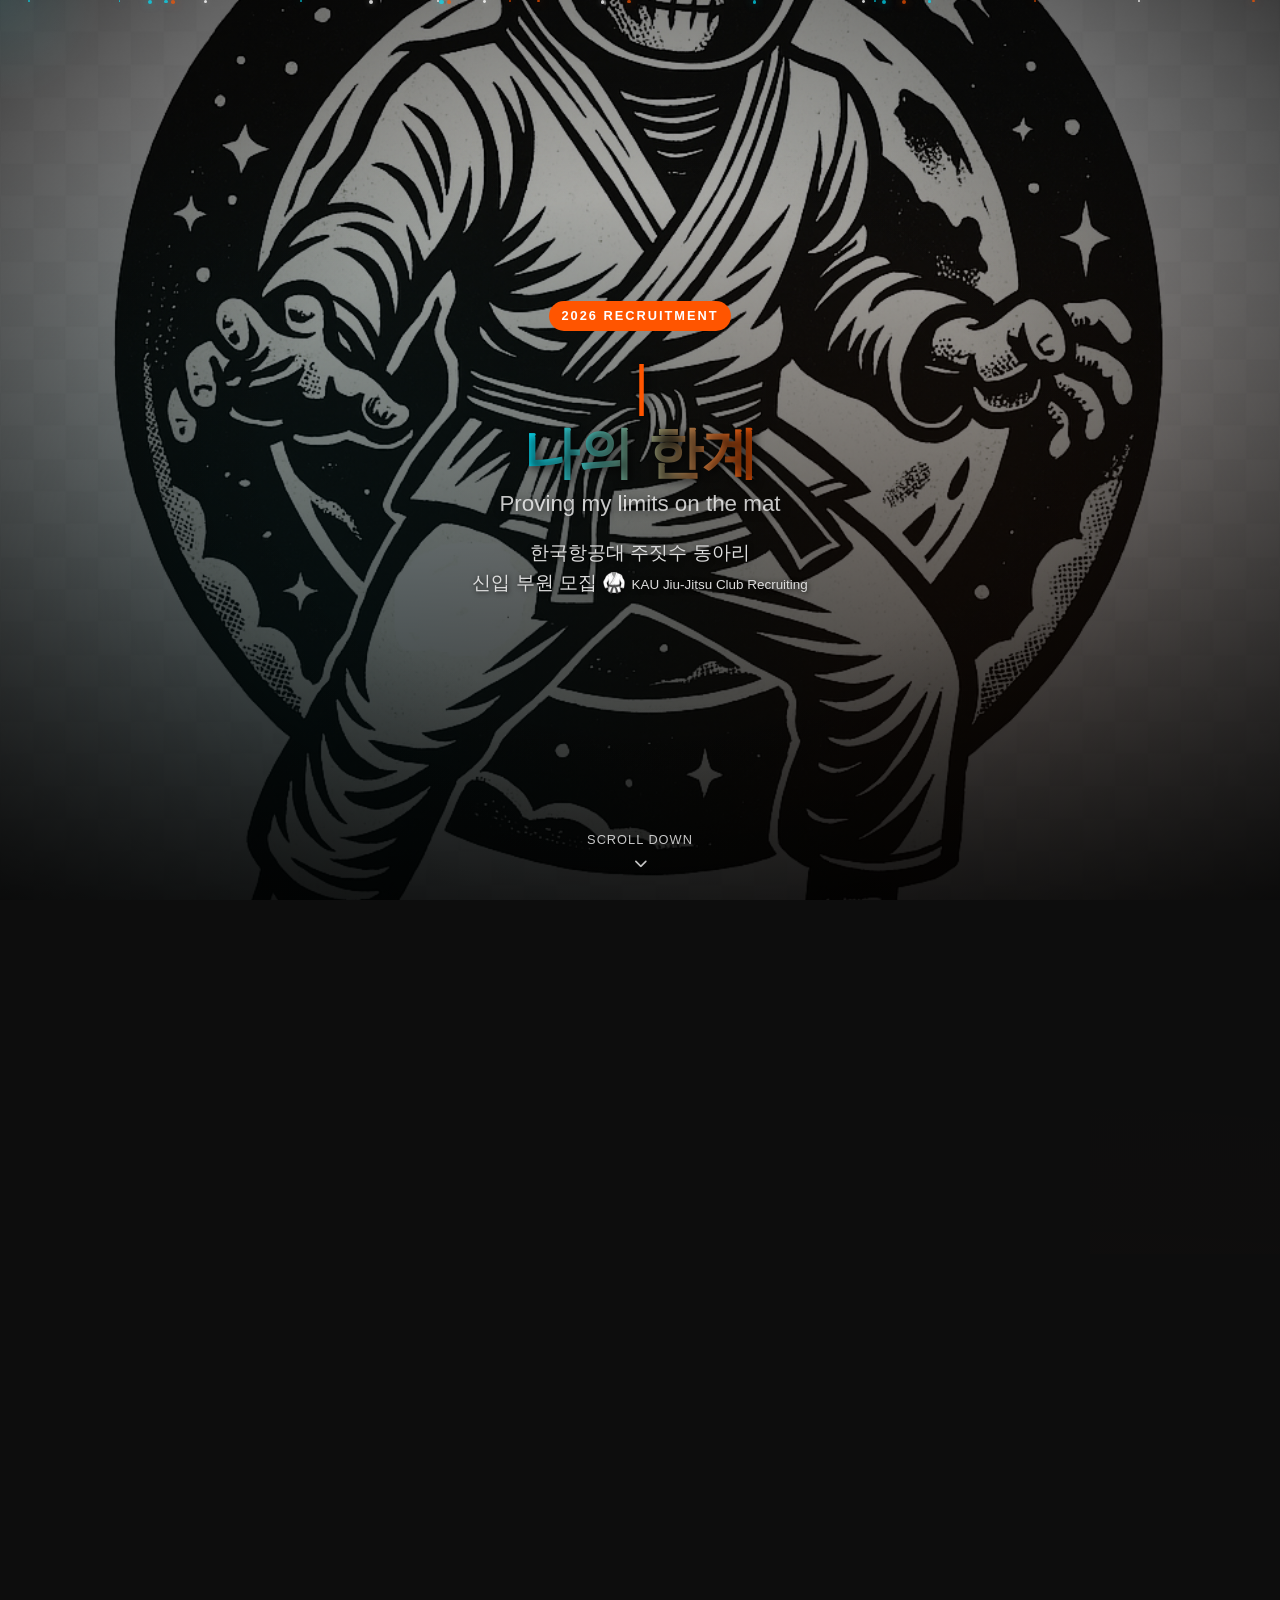
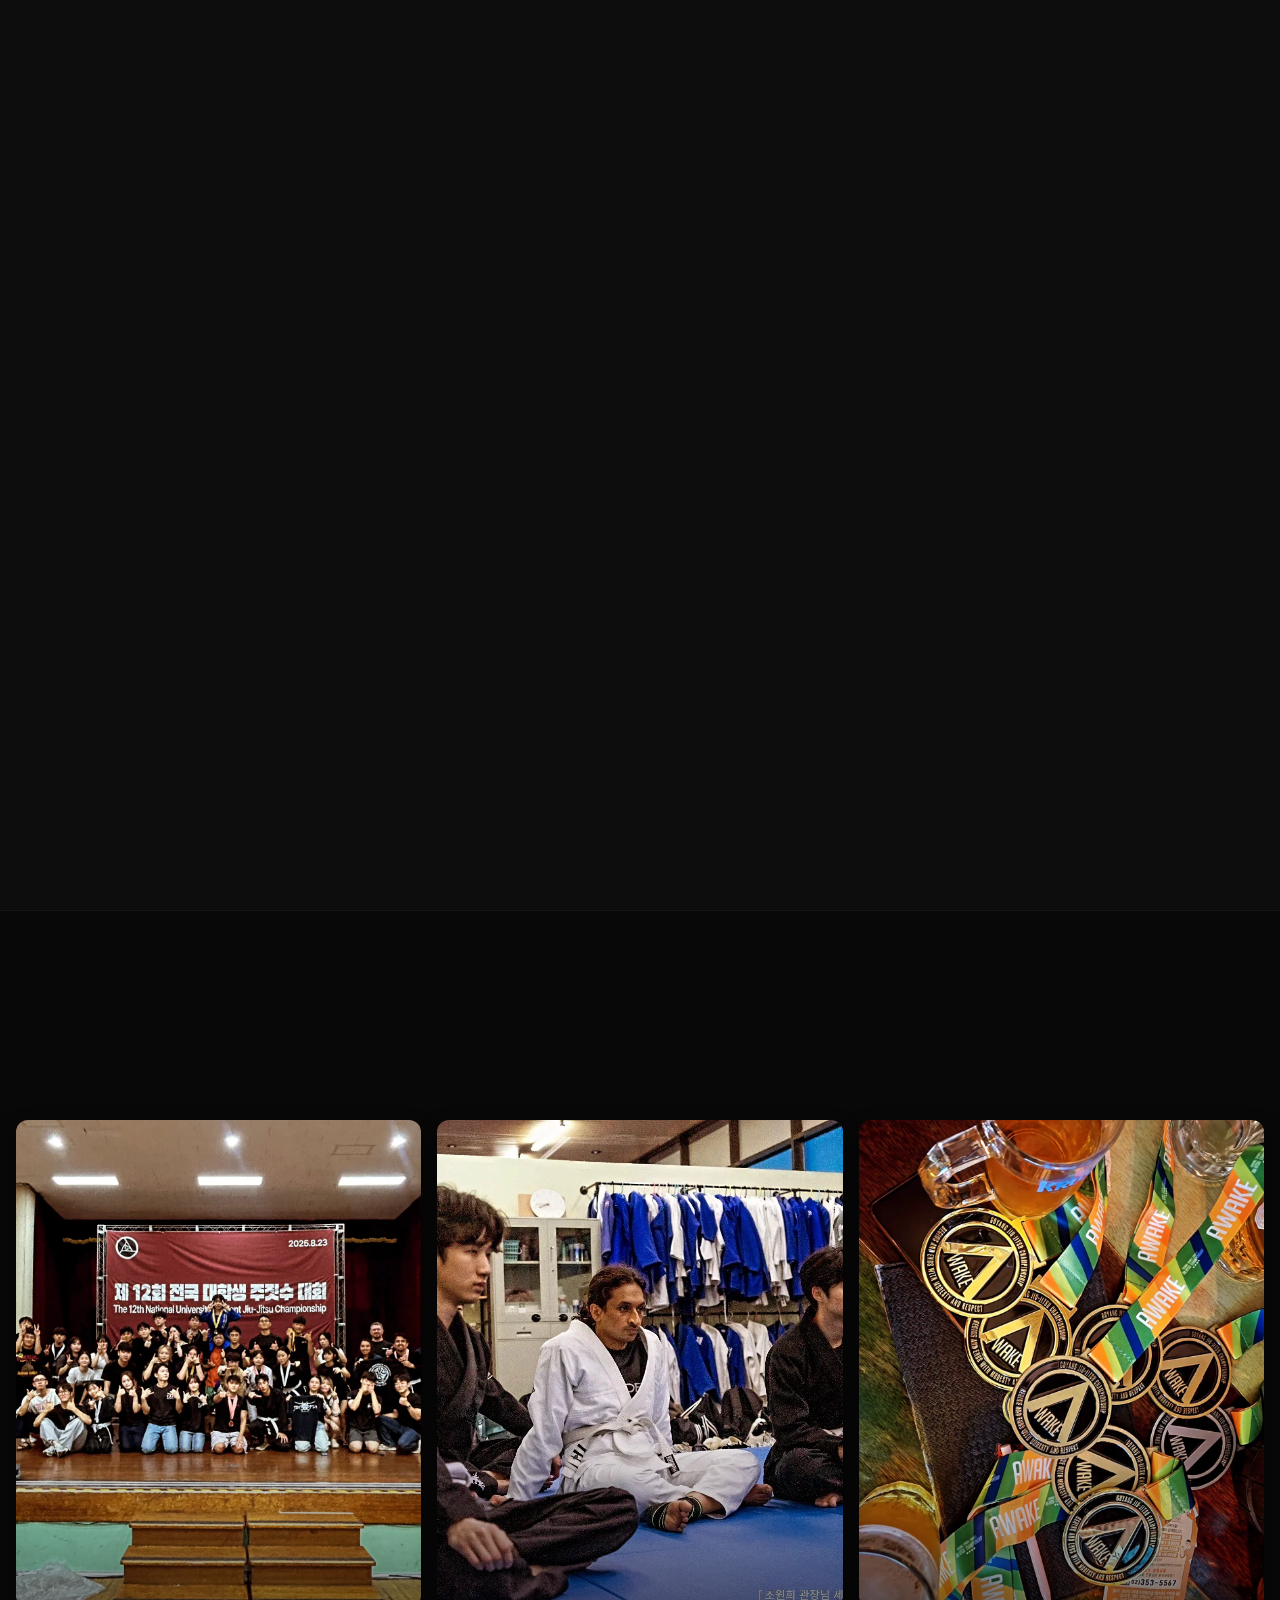
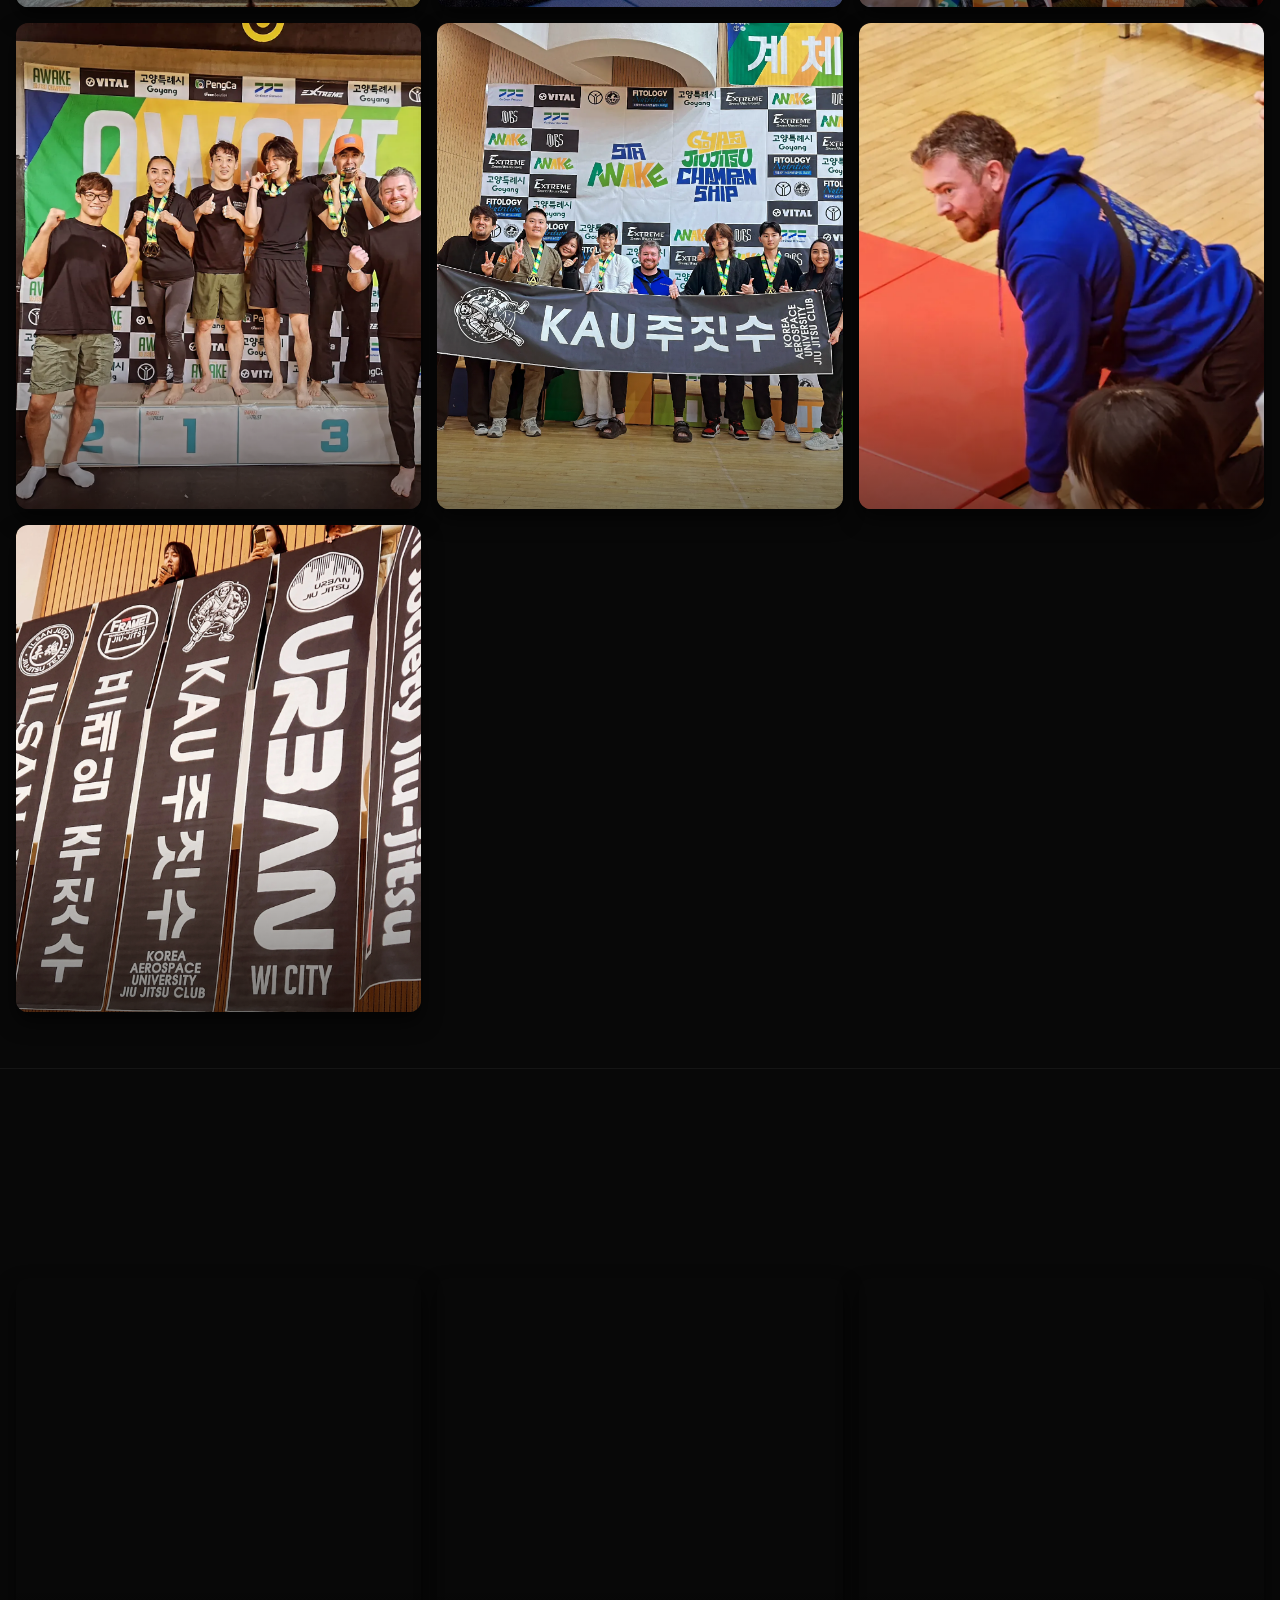
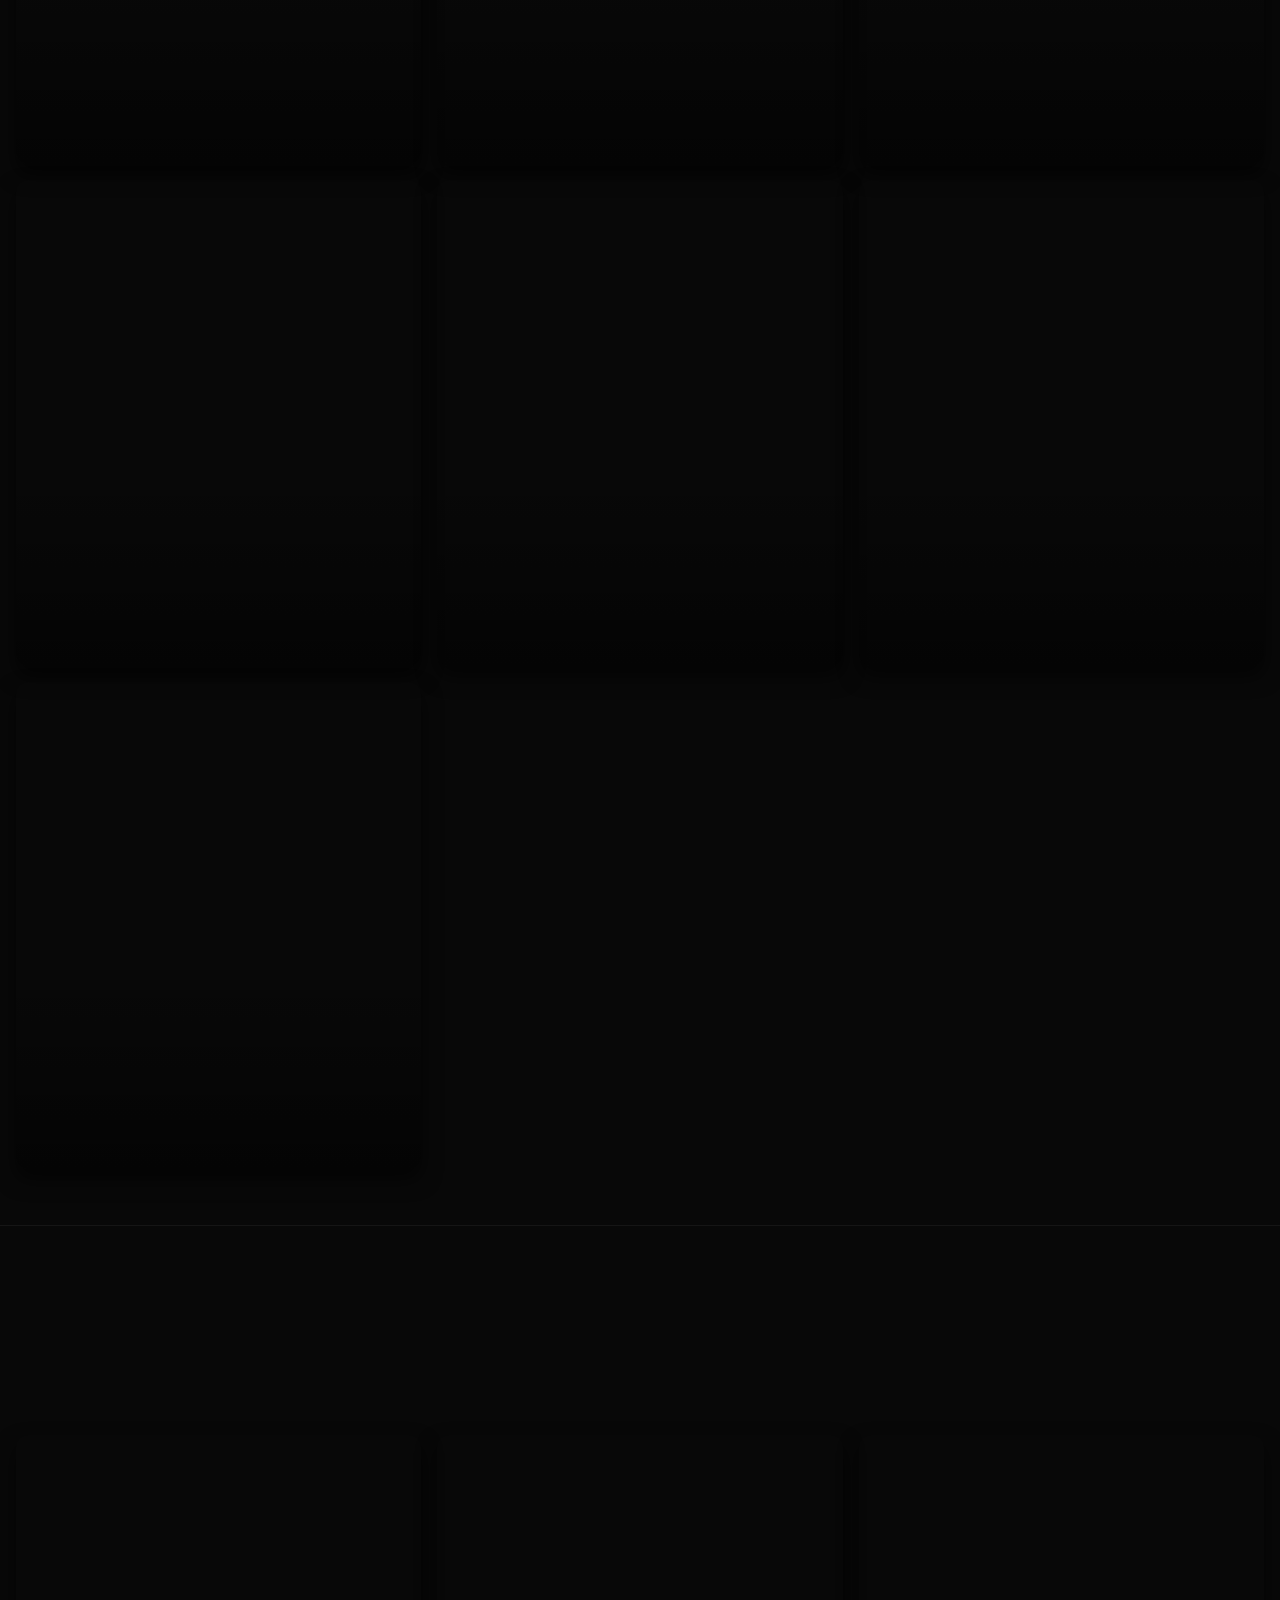
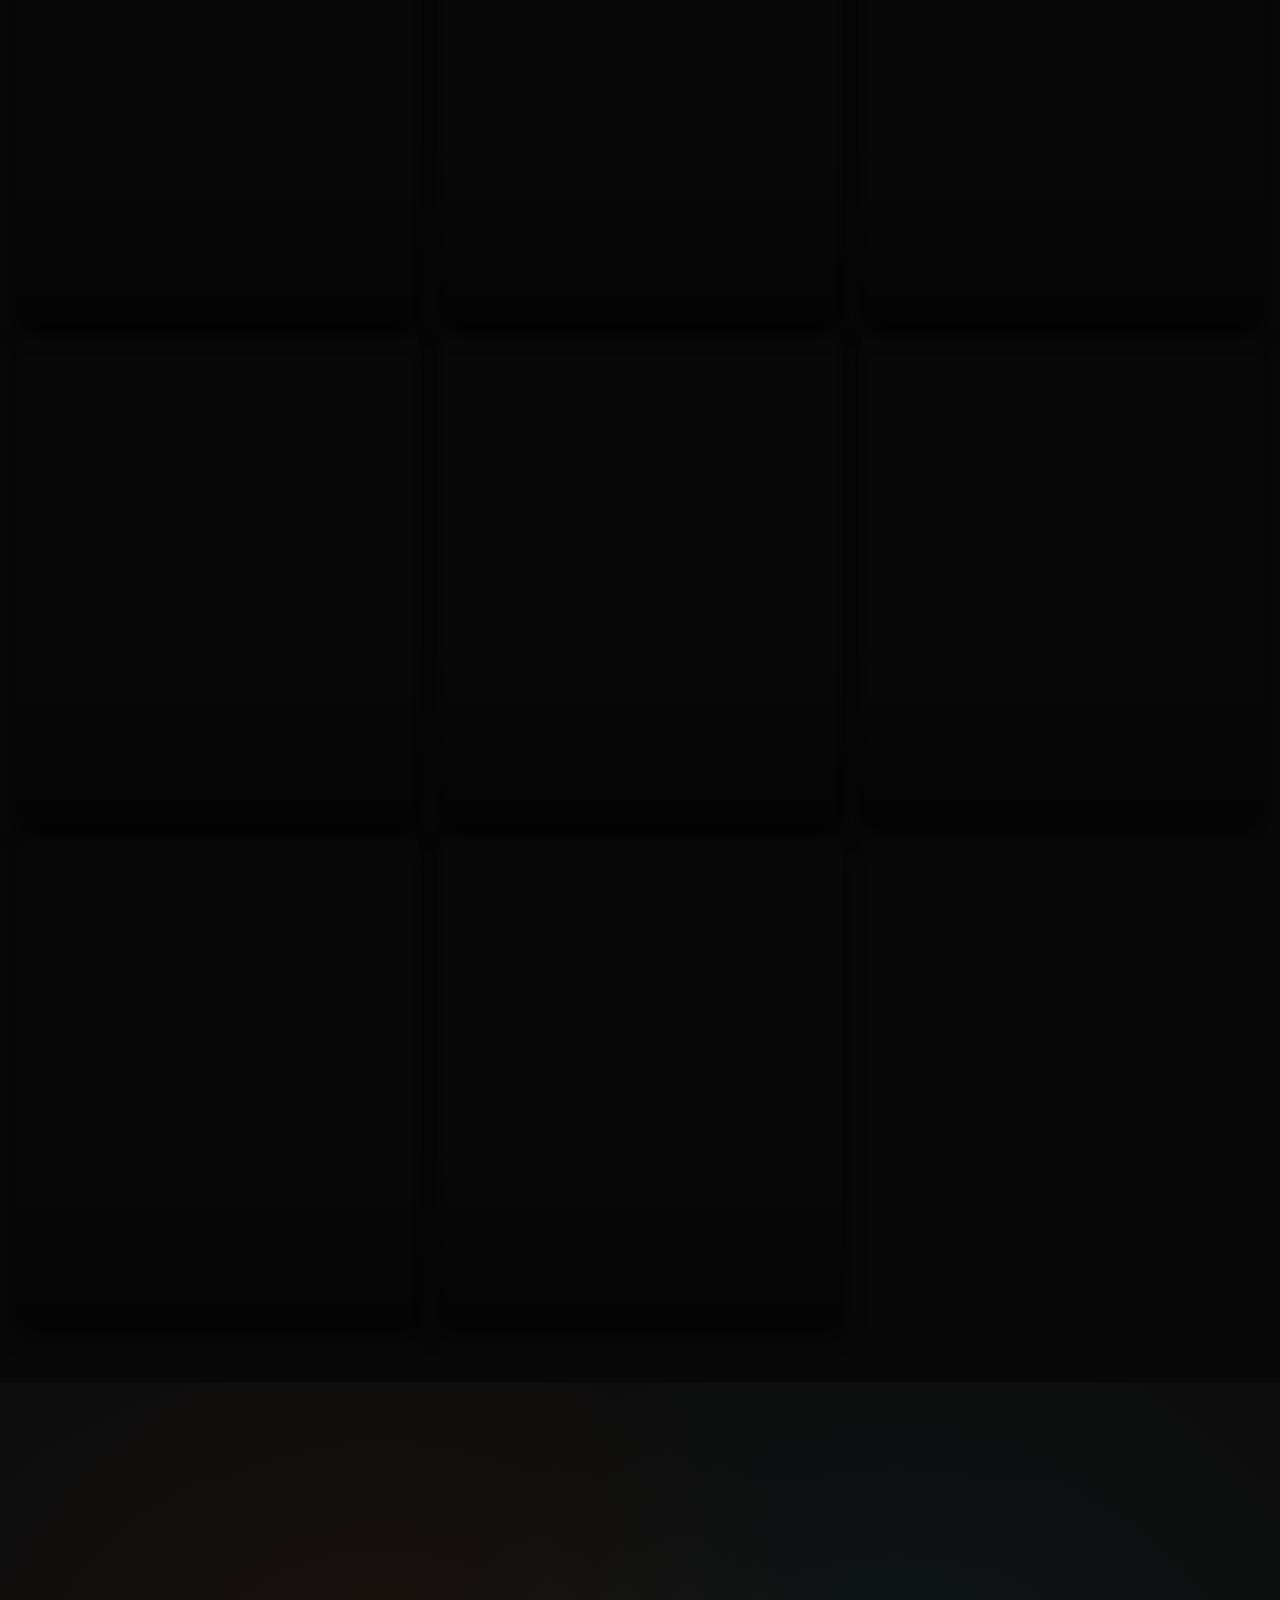
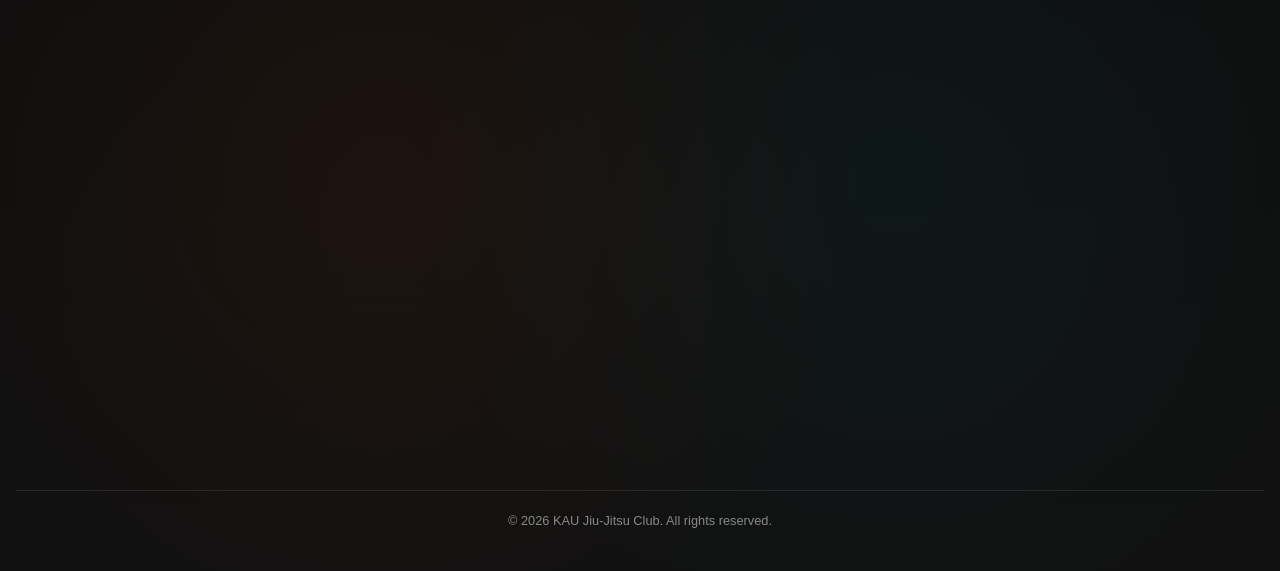
==== commit 48aa7910: "fix: 3팀 리뷰 기반 코드 품질/보안/UX 개선" ====
--- a/index.html
+++ b/index.html
@@ -11,10 +11,23 @@
     <meta property="og:type" content="website">
     <meta property="og:url" content="https://leechan7942.github.io/kau-jiujitsu/">
     <title>한국항공대 주짓수 동아리 신입 부원 모집</title>
+    <link rel="preconnect" href="https://cdn.jsdelivr.net" crossorigin>
+    <link rel="preconnect" href="https://cdnjs.cloudflare.com" crossorigin>
+    <meta http-equiv="Content-Security-Policy"
+        content="default-src 'self';
+                 style-src 'self' https://cdn.jsdelivr.net https://cdnjs.cloudflare.com;
+                 font-src 'self' https://cdn.jsdelivr.net https://cdnjs.cloudflare.com;
+                 img-src 'self' data: https://leechan7942.github.io;
+                 script-src 'self';
+                 connect-src 'self';
+                 frame-ancestors 'none';">
     <link rel="stylesheet" href="style.css">
-    <link rel="stylesheet" as="style" crossorigin
+    <link rel="stylesheet" crossorigin="anonymous"
+        integrity="sha384-uGEvnSEpW2nM9xJFsrxrwakwrk9QdDTQIBJh0hVMu90OaVyMAMpAK1rIn0/Kh1/k"
         href="https://cdn.jsdelivr.net/gh/orioncactus/pretendard@v1.3.9/dist/web/static/pretendard.min.css" />
-    <link rel="stylesheet" href="https://cdnjs.cloudflare.com/ajax/libs/font-awesome/6.4.0/css/all.min.css">
+    <link rel="stylesheet" crossorigin="anonymous"
+        integrity="sha384-iw3OoTErCYJJB9mCa8LNS2hbsQ7M3C0EpIsO/H5+EGAkPGc6rk+V8i04oW/K5xq0"
+        href="https://cdnjs.cloudflare.com/ajax/libs/font-awesome/6.4.0/css/all.min.css">
 </head>
 
 <body>
@@ -228,7 +241,7 @@
         <div class="modal-counter" id="modalCounter"></div>
     </div>
 
-    <script src="script.js?v=26031302"></script>
+    <script src="script.js?v=26031501"></script>
 </body>
 
 </html>
--- a/style.css
+++ b/style.css
@@ -11,6 +11,10 @@
     --space-lg: 40px;
     --space-xl: 64px;
     --space-2xl: 80px;
+    --text-muted: #aaa;
+    --text-dim: #888;
+    --bg-dark: #080808;
+    --bg-mid: #111;
 }
 
 * {
@@ -76,7 +80,6 @@
     z-index: 1;
     transform: scale(1.05);
     animation: slowZoom 20s infinite alternate;
-    will-change: transform;
 }
 
 .hero-overlay {
@@ -264,7 +267,7 @@
 }
 
 .qr-desc {
-    color: #aaa;
+    color: var(--text-muted);
     font-size: 0.9rem;
     margin-bottom: 15px;
 }
@@ -282,25 +285,6 @@
     padding: 5px;
     position: relative;
     z-index: 1;
-}
-
-.qr-code-wrap::after {
-    content: '';
-    position: absolute;
-    top: 50%;
-    left: 50%;
-    transform: translate(-50%, -50%);
-    width: 170px;
-    height: 170px;
-    border: 2px solid var(--accent-orange);
-    border-radius: 16px;
-    animation: qrPulse 2s ease-in-out infinite;
-    pointer-events: none;
-}
-
-@keyframes qrPulse {
-    0%, 100% { transform: translate(-50%, -50%) scale(1); opacity: 0.4; }
-    50% { transform: translate(-50%, -50%) scale(1.08); opacity: 0.1; }
 }
 
 .qr-cta {
@@ -356,7 +340,7 @@
 
 .stat-label {
     font-size: 0.75rem;
-    color: #888;
+    color: var(--text-dim);
     font-weight: 500;
 }
 
@@ -451,7 +435,7 @@
 
 .text-box p {
     font-size: 0.95rem;
-    color: #aaa;
+    color: var(--text-muted);
 }
 
 .text-box p strong {
@@ -478,8 +462,9 @@
 /* 갤러리 섹션 */
 .gallery-section {
     padding: var(--space-xl) 0 var(--space-lg) 0;
-    background-color: #080808;
+    background-color: var(--bg-dark);
     overflow: hidden;
+    border-top: 1px solid rgba(255, 255, 255, 0.05);
 }
 
 .gallery-section .section-title {
@@ -488,7 +473,7 @@
 
 .gallery-section .section-desc {
     text-align: center;
-    color: #888;
+    color: var(--text-dim);
     margin-bottom: 30px;
     font-size: 0.9rem;
     padding: 0 var(--space-sm);
@@ -580,7 +565,7 @@
 
 .swipe-hint {
     text-align: center;
-    color: #666;
+    color: #999;
     font-size: 0.8rem;
     margin-top: 10px;
     animation: pulse 2s infinite;
@@ -685,7 +670,7 @@
     background:
         radial-gradient(circle at 30% 50%, rgba(255, 85, 0, 0.06) 0%, transparent 50%),
         radial-gradient(circle at 70% 50%, rgba(0, 229, 255, 0.04) 0%, transparent 50%),
-        linear-gradient(to top, #111 0%, var(--bg-color) 100%);
+        linear-gradient(to top, var(--bg-mid) 0%, var(--bg-color) 100%);
 }
 
 .cta-title {
@@ -706,7 +691,7 @@
 }
 
 .cta-desc {
-    color: #aaa;
+    color: var(--text-muted);
     margin-bottom: 40px;
 }
 
@@ -747,13 +732,7 @@
     width: 50%;
     height: 100%;
     background: linear-gradient(90deg, transparent, rgba(255, 255, 255, 0.15), transparent);
-    animation: btnShine 3s ease-in-out infinite;
     pointer-events: none;
-}
-
-@keyframes btnShine {
-    0% { left: -100%; }
-    50%, 100% { left: 150%; }
 }
 
 .btn-primary:active {
@@ -789,7 +768,7 @@
     margin-top: 60px;
     padding-top: 20px;
     border-top: 1px solid rgba(255, 255, 255, 0.1);
-    color: #555;
+    color: var(--text-dim);
     font-size: 0.8rem;
 }
 
@@ -819,6 +798,8 @@
     border-radius: 50%;
     background: rgba(255, 255, 255, 0.3);
     display: block;
+    padding: 17px;
+    background-clip: content-box;
     transition: background 0.3s ease, transform 0.3s ease;
     -webkit-tap-highlight-color: transparent;
 }
@@ -1008,7 +989,6 @@
     pointer-events: none;
     z-index: 9999;
     mix-blend-mode: screen;
-    will-change: transform;
 }
 
 /* 데스크톱 hover 상태 */
